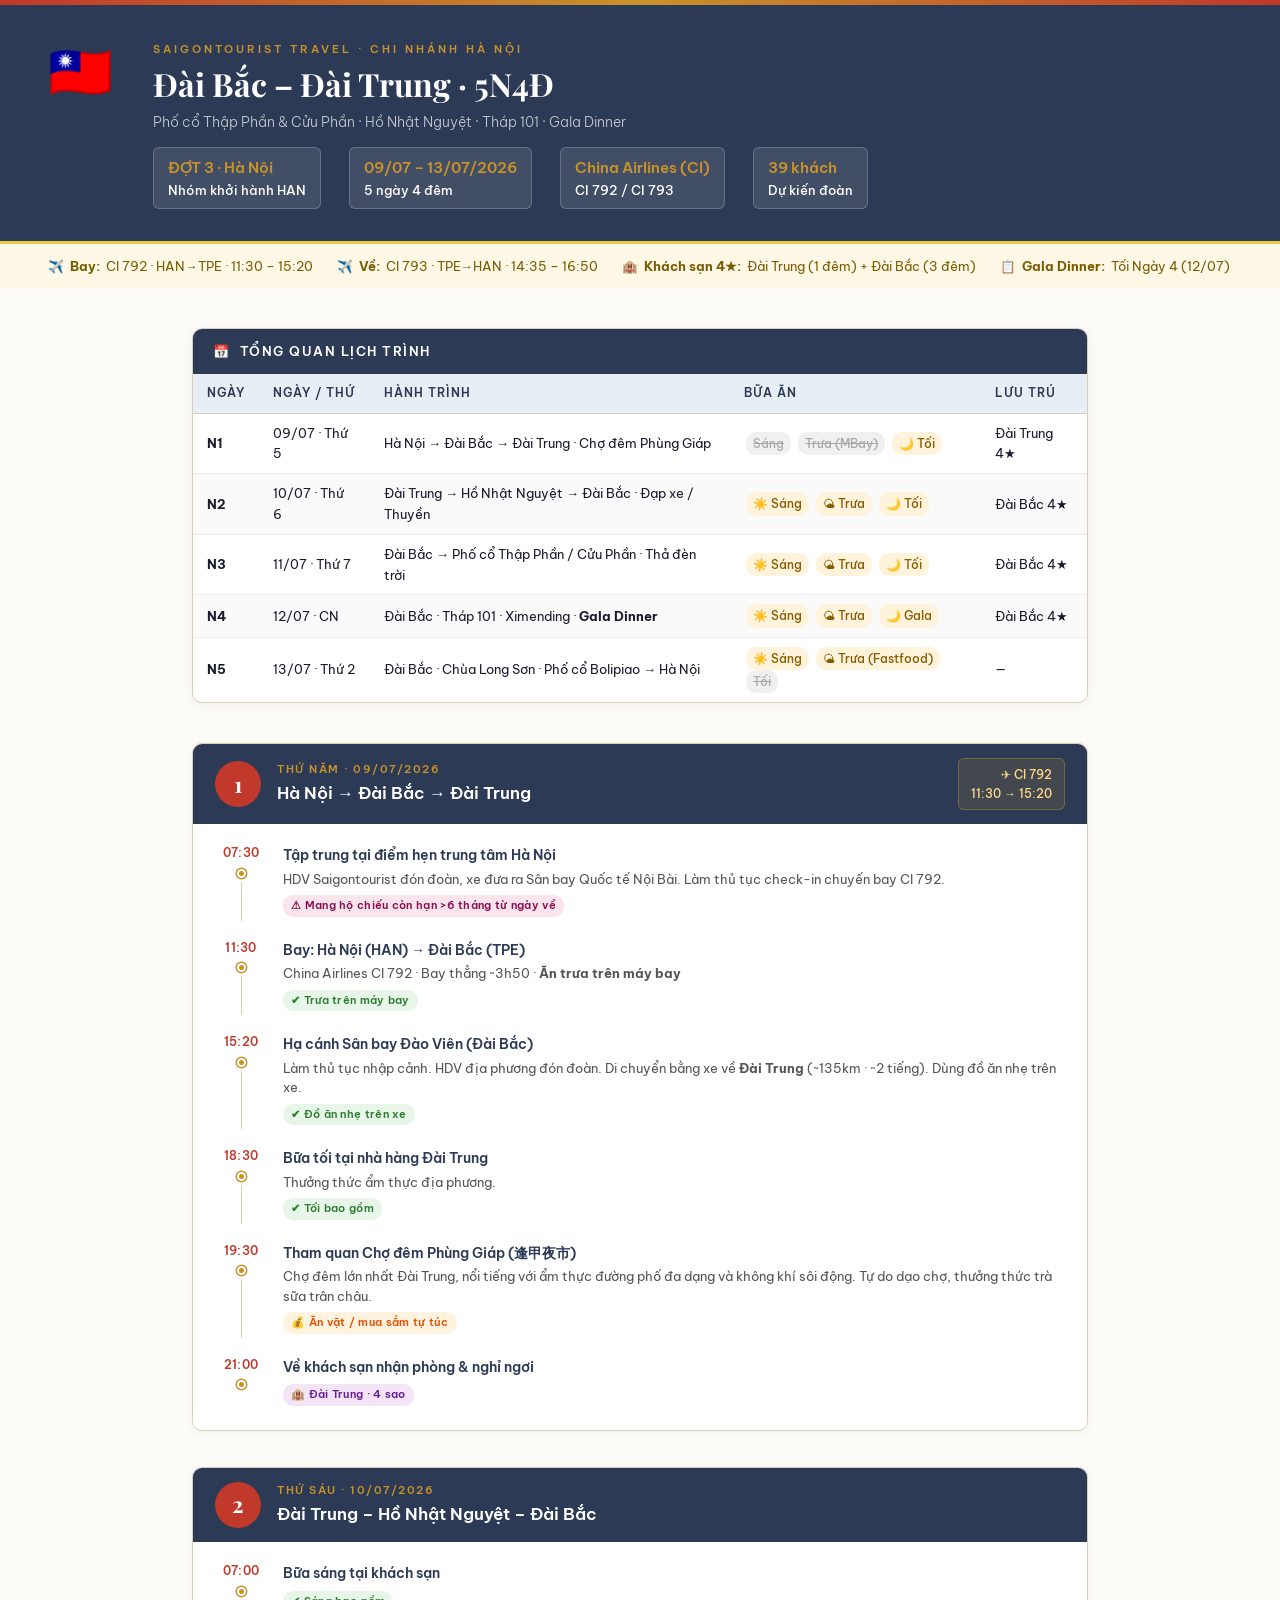
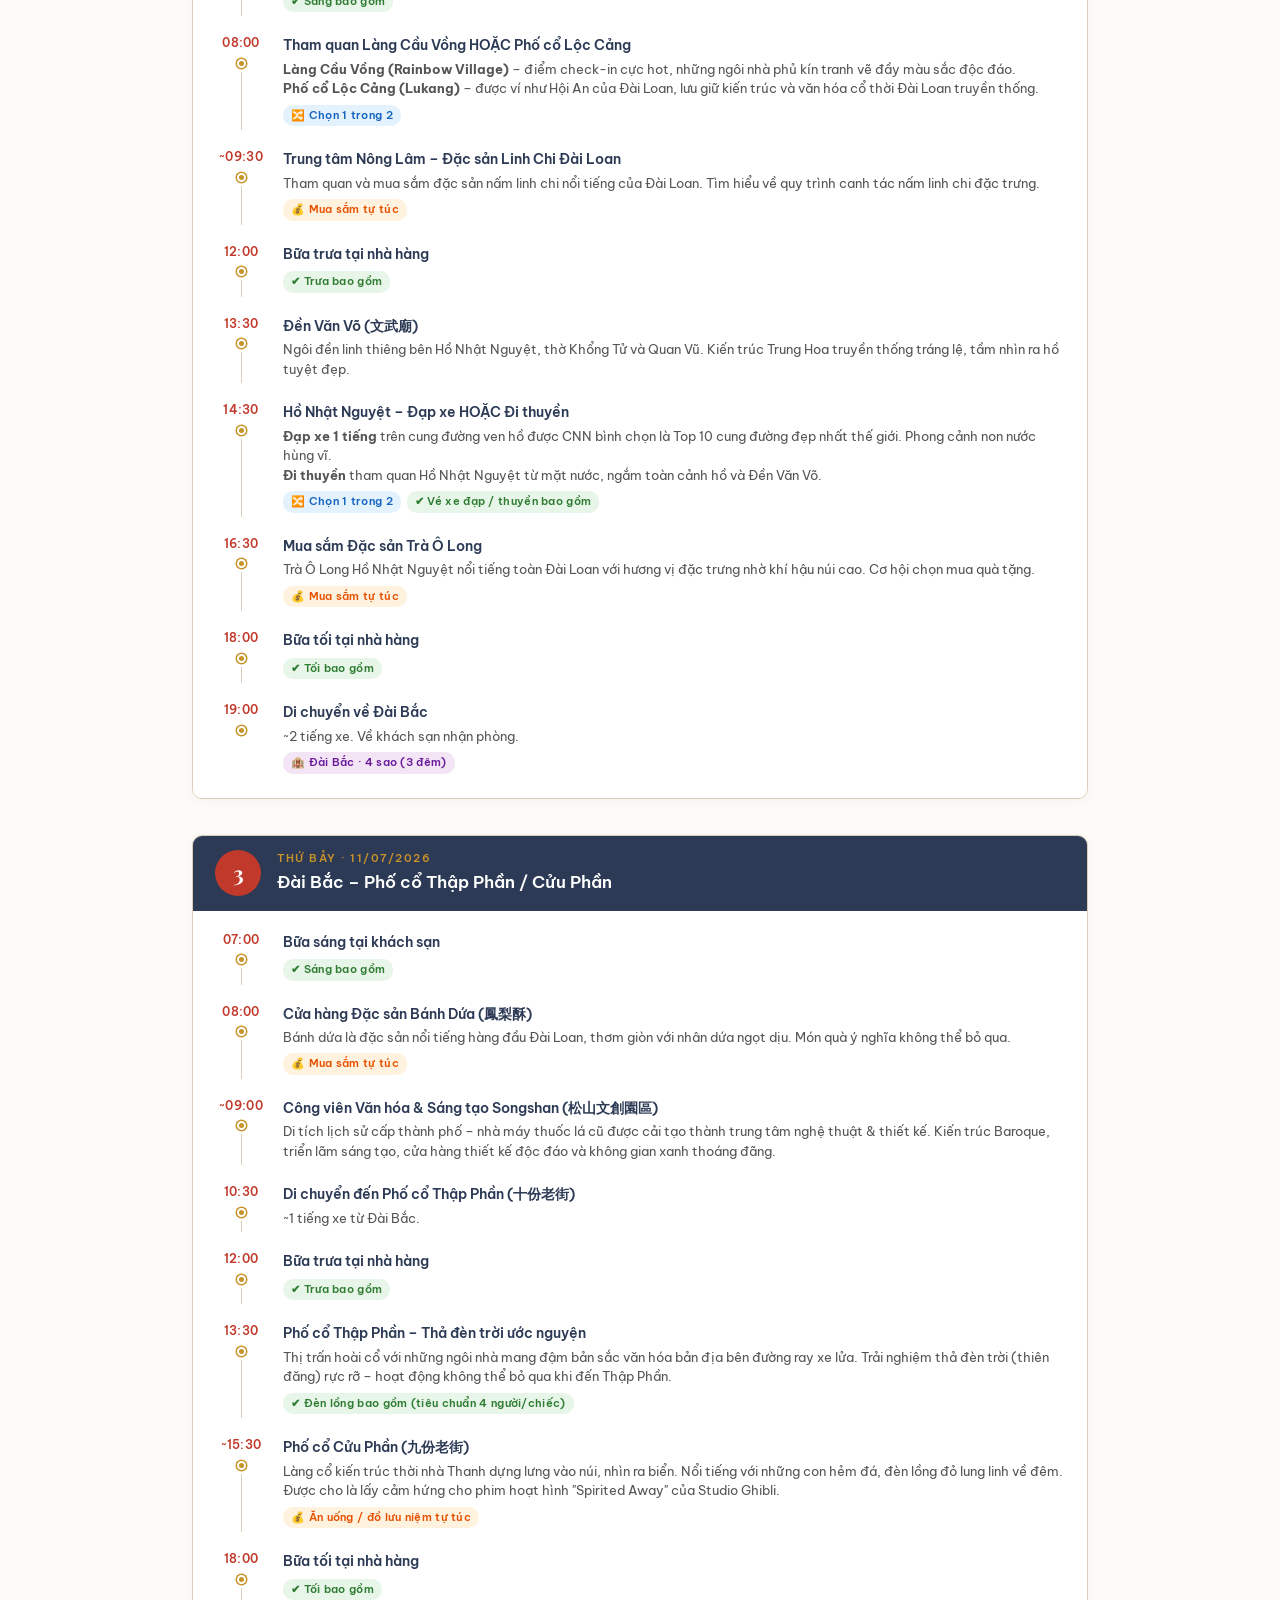
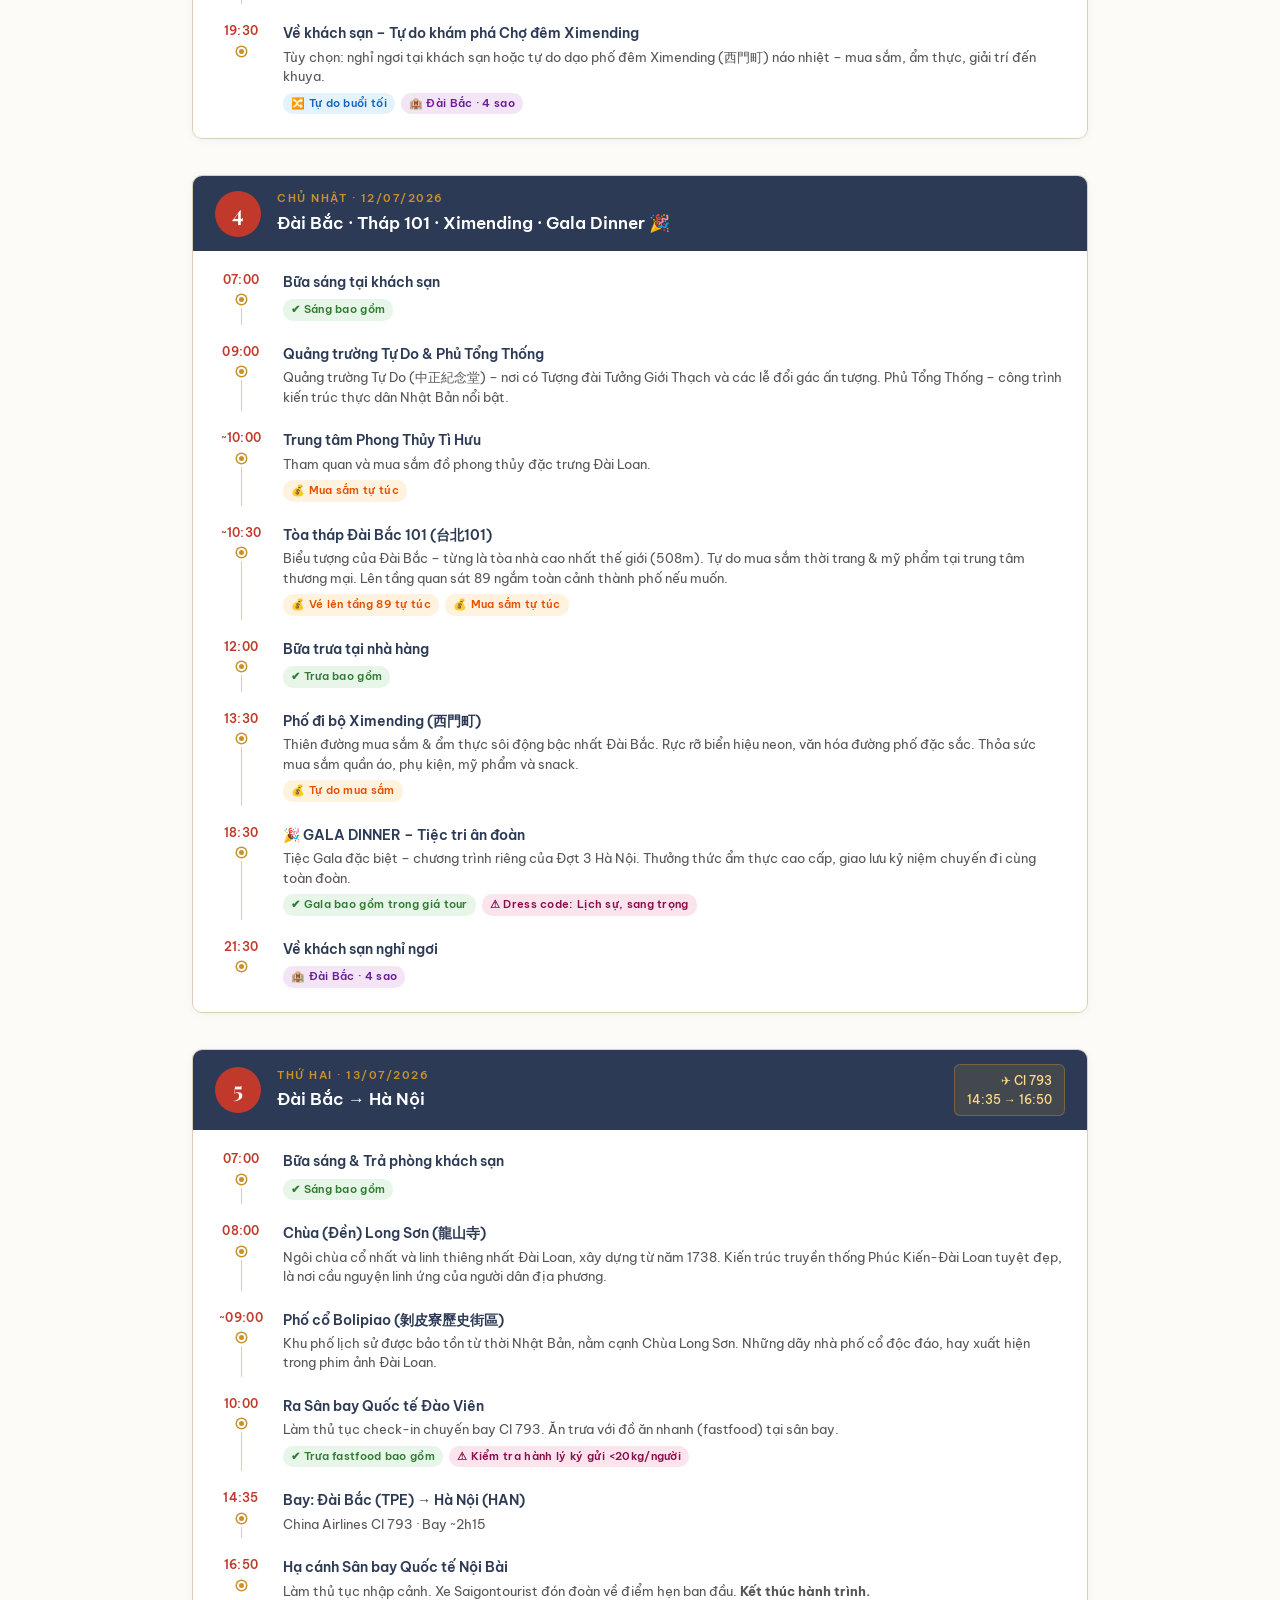
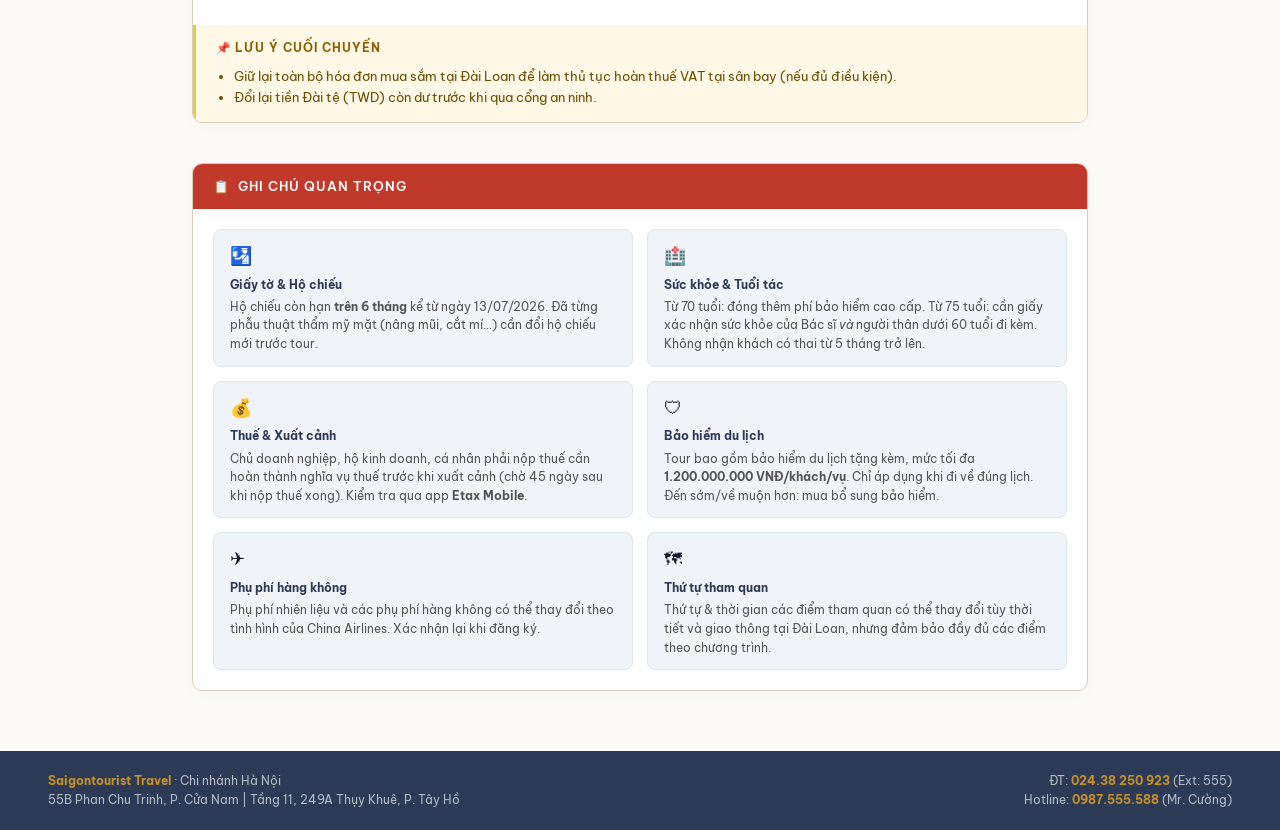
==== lich-trinh-danh-loan.html @ 16ff6344 "Add files via upload" ====
<!DOCTYPE html>
<html lang="vi">
<head>
<meta charset="UTF-8">
<meta name="viewport" content="width=device-width, initial-scale=1.0">
<title>Lịch Trình Đài Loan – Đoàn Hà Nội 09/07–13/07/2026</title>
<style>
  @import url('https://fonts.googleapis.com/css2?family=Playfair+Display:wght@600;700&family=Be+Vietnam+Pro:wght@300;400;500;600&display=swap');

  :root {
    --red:    #C0392B;
    --gold:   #C8922A;
    --ink:    #1A1A2E;
    --slate:  #2C3A55;
    --mist:   #F0F4F8;
    --cream:  #FDFBF7;
    --line:   #D9CEB8;
    --note:   #FFF8E7;
    --note-border: #E8C84A;
    --white:  #FFFFFF;
    --day-bg: #E8EEF6;
  }

  * { box-sizing: border-box; margin: 0; padding: 0; }

  body {
    background: var(--cream);
    color: var(--ink);
    font-family: 'Be Vietnam Pro', sans-serif;
    font-weight: 400;
    line-height: 1.6;
  }

  /* ── HEADER ── */
  .header {
    background: var(--slate);
    color: var(--white);
    padding: 0;
    overflow: hidden;
    position: relative;
  }

  .header-stripe {
    height: 5px;
    background: linear-gradient(90deg, var(--red) 0%, var(--gold) 50%, var(--red) 100%);
  }

  .header-body {
    padding: 36px 48px 32px;
    display: flex;
    align-items: flex-start;
    gap: 40px;
    flex-wrap: wrap;
  }

  .header-icon {
    font-size: 52px;
    line-height: 1;
    flex-shrink: 0;
    margin-top: 4px;
  }

  .header-text { flex: 1; min-width: 240px; }

  .tour-label {
    font-size: 11px;
    font-weight: 600;
    letter-spacing: 3px;
    text-transform: uppercase;
    color: var(--gold);
    margin-bottom: 6px;
  }

  .tour-title {
    font-family: 'Playfair Display', serif;
    font-size: 32px;
    font-weight: 700;
    line-height: 1.2;
    color: var(--white);
    margin-bottom: 8px;
  }

  .tour-subtitle {
    font-size: 14px;
    color: rgba(255,255,255,0.7);
    font-weight: 300;
  }

  .header-meta {
    display: flex;
    gap: 28px;
    flex-wrap: wrap;
    margin-top: 6px;
  }

  .meta-chip {
    background: rgba(255,255,255,0.10);
    border: 1px solid rgba(255,255,255,0.20);
    border-radius: 6px;
    padding: 8px 14px;
    font-size: 12.5px;
    font-weight: 500;
  }

  .meta-chip strong {
    display: block;
    font-size: 15px;
    color: var(--gold);
    font-weight: 600;
  }

  /* ── NOTICE BAR ── */
  .notice-bar {
    background: var(--note);
    border-top: 3px solid var(--note-border);
    padding: 12px 48px;
    font-size: 12.5px;
    color: #7A5C00;
    display: flex;
    gap: 24px;
    flex-wrap: wrap;
    align-items: center;
  }

  .notice-bar span { display: flex; align-items: center; gap: 6px; }

  /* ── MAIN CONTENT ── */
  .content {
    max-width: 960px;
    margin: 0 auto;
    padding: 40px 32px 60px;
  }

  /* ── QUICK OVERVIEW TABLE ── */
  .overview-card {
    background: var(--white);
    border: 1px solid var(--line);
    border-radius: 10px;
    overflow: hidden;
    margin-bottom: 40px;
    box-shadow: 0 2px 12px rgba(0,0,0,0.05);
  }

  .overview-title {
    background: var(--slate);
    color: var(--white);
    font-size: 13px;
    font-weight: 600;
    letter-spacing: 1.5px;
    text-transform: uppercase;
    padding: 12px 20px;
  }

  .overview-table {
    width: 100%;
    border-collapse: collapse;
    font-size: 13px;
  }

  .overview-table th {
    background: var(--day-bg);
    color: var(--slate);
    font-weight: 600;
    font-size: 11.5px;
    letter-spacing: 1px;
    text-transform: uppercase;
    padding: 10px 14px;
    text-align: left;
    border-bottom: 1px solid var(--line);
  }

  .overview-table td {
    padding: 9px 14px;
    border-bottom: 1px solid #EEE;
    vertical-align: middle;
  }

  .overview-table tr:last-child td { border-bottom: none; }
  .overview-table tr:nth-child(even) td { background: #FAFAFA; }

  .meal-dot {
    display: inline-block;
    width: 7px; height: 7px;
    border-radius: 50%;
    margin-right: 3px;
    vertical-align: middle;
  }
  .meal-dot.no { background: #CCC; }
  .meal-dot.yes { background: var(--gold); }

  .meal-badge {
    display: inline-flex;
    align-items: center;
    gap: 4px;
    font-size: 12px;
    padding: 2px 7px;
    border-radius: 10px;
    margin: 0 2px;
    font-weight: 500;
  }
  .meal-badge.on  { background: #FFF3DC; color: #8A5C00; }
  .meal-badge.off { background: #F0F0F0; color: #AAA; text-decoration: line-through; }

  /* ── DAY SECTION ── */
  .day-section {
    margin-bottom: 36px;
    border-radius: 10px;
    overflow: hidden;
    border: 1px solid var(--line);
    box-shadow: 0 2px 10px rgba(0,0,0,0.04);
  }

  .day-header {
    background: var(--slate);
    color: var(--white);
    padding: 14px 22px;
    display: flex;
    align-items: center;
    gap: 16px;
  }

  .day-num {
    background: var(--red);
    color: var(--white);
    font-family: 'Playfair Display', serif;
    font-size: 22px;
    font-weight: 700;
    width: 46px;
    height: 46px;
    border-radius: 50%;
    display: flex;
    align-items: center;
    justify-content: center;
    flex-shrink: 0;
  }

  .day-info { flex: 1; }

  .day-date {
    font-size: 11px;
    color: var(--gold);
    font-weight: 600;
    letter-spacing: 1.5px;
    text-transform: uppercase;
    margin-bottom: 2px;
  }

  .day-name {
    font-size: 17px;
    font-weight: 600;
    color: var(--white);
  }

  .day-flight {
    background: rgba(200,146,42,0.15);
    border: 1px solid rgba(200,146,42,0.40);
    border-radius: 6px;
    padding: 6px 12px;
    font-size: 12px;
    color: #FFD888;
    font-weight: 500;
    text-align: right;
  }

  /* ── TIMELINE ── */
  .timeline {
    background: var(--white);
    padding: 20px 22px;
  }

  .tl-item {
    display: flex;
    gap: 16px;
    margin-bottom: 18px;
    position: relative;
  }

  .tl-item:last-child { margin-bottom: 0; }

  .tl-left {
    display: flex;
    flex-direction: column;
    align-items: center;
    flex-shrink: 0;
    width: 52px;
  }

  .tl-time {
    font-size: 11.5px;
    font-weight: 600;
    color: var(--red);
    white-space: nowrap;
    letter-spacing: 0.3px;
    margin-bottom: 4px;
  }

  .tl-dot {
    width: 9px;
    height: 9px;
    border-radius: 50%;
    background: var(--gold);
    border: 2px solid var(--white);
    box-shadow: 0 0 0 1.5px var(--gold);
    flex-shrink: 0;
    margin-top: 2px;
  }

  .tl-line {
    flex: 1;
    width: 1px;
    background: var(--line);
    margin-top: 4px;
  }

  .tl-item:last-child .tl-line { display: none; }

  .tl-body { flex: 1; padding-bottom: 4px; }

  .tl-title {
    font-size: 14px;
    font-weight: 600;
    color: var(--slate);
    margin-bottom: 3px;
  }

  .tl-desc {
    font-size: 13px;
    color: #555;
    line-height: 1.5;
  }

  .tl-tags {
    display: flex;
    flex-wrap: wrap;
    gap: 6px;
    margin-top: 6px;
  }

  .tag {
    font-size: 11px;
    font-weight: 600;
    padding: 2px 8px;
    border-radius: 10px;
    letter-spacing: 0.3px;
  }
  .tag-choice { background: #E3F2FD; color: #1565C0; }
  .tag-incl  { background: #E8F5E9; color: #2E7D32; }
  .tag-own   { background: #FFF3E0; color: #E65100; }
  .tag-hotel { background: #F3E5F5; color: #6A1B9A; }
  .tag-note  { background: #FCE4EC; color: #880E4F; }

  /* ── NOTES BLOCK ── */
  .notes-block {
    background: var(--note);
    border-left: 3px solid var(--note-border);
    margin: 0;
    padding: 14px 20px;
  }

  .notes-block-title {
    font-size: 11.5px;
    font-weight: 700;
    letter-spacing: 1px;
    text-transform: uppercase;
    color: #8A6000;
    margin-bottom: 8px;
  }

  .notes-block ul {
    padding-left: 18px;
    font-size: 12.5px;
    color: #6B4D00;
    line-height: 1.7;
  }

  /* ── GENERAL NOTES ── */
  .general-notes {
    background: var(--white);
    border: 1px solid var(--line);
    border-radius: 10px;
    overflow: hidden;
    margin-top: 40px;
    box-shadow: 0 2px 10px rgba(0,0,0,0.04);
  }

  .general-notes-title {
    background: var(--red);
    color: var(--white);
    padding: 12px 20px;
    font-size: 13px;
    font-weight: 600;
    letter-spacing: 1px;
    text-transform: uppercase;
  }

  .general-notes-body {
    padding: 20px;
    display: grid;
    grid-template-columns: 1fr 1fr;
    gap: 14px;
  }

  .note-card {
    background: var(--mist);
    border-radius: 8px;
    padding: 12px 16px;
    border: 1px solid #DDE5EF;
  }

  .note-card-icon { font-size: 18px; margin-bottom: 4px; }
  .note-card-title { font-size: 12px; font-weight: 700; color: var(--slate); margin-bottom: 4px; }
  .note-card-body  { font-size: 12px; color: #555; line-height: 1.55; }

  /* ── FOOTER ── */
  .footer {
    background: var(--slate);
    color: rgba(255,255,255,0.65);
    font-size: 12px;
    padding: 20px 48px;
    display: flex;
    justify-content: space-between;
    align-items: center;
    flex-wrap: wrap;
    gap: 8px;
  }

  .footer strong { color: var(--gold); }

  @media (max-width: 640px) {
    .header-body { padding: 24px 20px; }
    .notice-bar  { padding: 10px 20px; }
    .content     { padding: 24px 16px 48px; }
    .general-notes-body { grid-template-columns: 1fr; }
    .footer      { padding: 16px 20px; flex-direction: column; text-align: center; }
  }
</style>
</head>
<body>

<!-- HEADER -->
<div class="header">
  <div class="header-stripe"></div>
  <div class="header-body">
    <div class="header-icon">🇹🇼</div>
    <div class="header-text">
      <div class="tour-label">Saigontourist Travel · Chi nhánh Hà Nội</div>
      <div class="tour-title">Đài Bắc – Đài Trung · 5N4Đ</div>
      <div class="tour-subtitle">Phố cổ Thập Phần &amp; Cửu Phần · Hồ Nhật Nguyệt · Tháp 101 · Gala Dinner</div>
      <div class="header-meta" style="margin-top:14px;">
        <div class="meta-chip"><strong>ĐỢT 3 · Hà Nội</strong>Nhóm khởi hành HAN</div>
        <div class="meta-chip"><strong>09/07 – 13/07/2026</strong>5 ngày 4 đêm</div>
        <div class="meta-chip"><strong>China Airlines (CI)</strong>CI 792 / CI 793</div>
        <div class="meta-chip"><strong>39 khách</strong>Dự kiến đoàn</div>
      </div>
    </div>
  </div>
</div>

<!-- NOTICE BAR -->
<div class="notice-bar">
  <span>✈️ <b>Bay:</b> CI 792 · HAN→TPE · 11:30 – 15:20</span>
  <span>✈️ <b>Về:</b> CI 793 · TPE→HAN · 14:35 – 16:50</span>
  <span>🏨 <b>Khách sạn 4★:</b> Đài Trung (1 đêm) + Đài Bắc (3 đêm)</span>
  <span>📋 <b>Gala Dinner:</b> Tối Ngày 4 (12/07)</span>
</div>

<div class="content">

  <!-- QUICK OVERVIEW -->
  <div class="overview-card">
    <div class="overview-title">📅 &nbsp;TỔNG QUAN LỊCH TRÌNH</div>
    <table class="overview-table">
      <thead>
        <tr>
          <th>Ngày</th>
          <th>Ngày / Thứ</th>
          <th>Hành trình</th>
          <th>Bữa ăn</th>
          <th>Lưu trú</th>
        </tr>
      </thead>
      <tbody>
        <tr>
          <td><b>N1</b></td>
          <td>09/07 · Thứ 5</td>
          <td>Hà Nội → Đài Bắc → Đài Trung · Chợ đêm Phùng Giáp</td>
          <td>
            <span class="meal-badge off">Sáng</span>
            <span class="meal-badge off">Trưa (MBay)</span>
            <span class="meal-badge on">🌙 Tối</span>
          </td>
          <td>Đài Trung 4★</td>
        </tr>
        <tr>
          <td><b>N2</b></td>
          <td>10/07 · Thứ 6</td>
          <td>Đài Trung → Hồ Nhật Nguyệt → Đài Bắc · Đạp xe / Thuyền</td>
          <td>
            <span class="meal-badge on">☀️ Sáng</span>
            <span class="meal-badge on">🌤 Trưa</span>
            <span class="meal-badge on">🌙 Tối</span>
          </td>
          <td>Đài Bắc 4★</td>
        </tr>
        <tr>
          <td><b>N3</b></td>
          <td>11/07 · Thứ 7</td>
          <td>Đài Bắc → Phố cổ Thập Phần / Cửu Phần · Thả đèn trời</td>
          <td>
            <span class="meal-badge on">☀️ Sáng</span>
            <span class="meal-badge on">🌤 Trưa</span>
            <span class="meal-badge on">🌙 Tối</span>
          </td>
          <td>Đài Bắc 4★</td>
        </tr>
        <tr>
          <td><b>N4</b></td>
          <td>12/07 · CN</td>
          <td>Đài Bắc · Tháp 101 · Ximending · <b>Gala Dinner</b></td>
          <td>
            <span class="meal-badge on">☀️ Sáng</span>
            <span class="meal-badge on">🌤 Trưa</span>
            <span class="meal-badge on">🌙 Gala</span>
          </td>
          <td>Đài Bắc 4★</td>
        </tr>
        <tr>
          <td><b>N5</b></td>
          <td>13/07 · Thứ 2</td>
          <td>Đài Bắc · Chùa Long Sơn · Phố cổ Bolipiao → Hà Nội</td>
          <td>
            <span class="meal-badge on">☀️ Sáng</span>
            <span class="meal-badge on">🌤 Trưa (Fastfood)</span>
            <span class="meal-badge off">Tối</span>
          </td>
          <td>—</td>
        </tr>
      </tbody>
    </table>
  </div>

  <!-- ── NGÀY 1 ── -->
  <div class="day-section">
    <div class="day-header">
      <div class="day-num">1</div>
      <div class="day-info">
        <div class="day-date">Thứ Năm · 09/07/2026</div>
        <div class="day-name">Hà Nội → Đài Bắc → Đài Trung</div>
      </div>
      <div class="day-flight">✈ CI 792<br>11:30 → 15:20</div>
    </div>
    <div class="timeline">
      <div class="tl-item">
        <div class="tl-left">
          <div class="tl-time">07:30</div>
          <div class="tl-dot"></div>
          <div class="tl-line"></div>
        </div>
        <div class="tl-body">
          <div class="tl-title">Tập trung tại điểm hẹn trung tâm Hà Nội</div>
          <div class="tl-desc">HDV Saigontourist đón đoàn, xe đưa ra Sân bay Quốc tế Nội Bài. Làm thủ tục check-in chuyến bay CI 792.</div>
          <div class="tl-tags">
            <span class="tag tag-note">⚠ Mang hộ chiếu còn hạn &gt;6 tháng từ ngày về</span>
          </div>
        </div>
      </div>
      <div class="tl-item">
        <div class="tl-left">
          <div class="tl-time">11:30</div>
          <div class="tl-dot"></div>
          <div class="tl-line"></div>
        </div>
        <div class="tl-body">
          <div class="tl-title">Bay: Hà Nội (HAN) → Đài Bắc (TPE)</div>
          <div class="tl-desc">China Airlines CI 792 · Bay thẳng ~3h50 · <b>Ăn trưa trên máy bay</b></div>
          <div class="tl-tags">
            <span class="tag tag-incl">✔ Trưa trên máy bay</span>
          </div>
        </div>
      </div>
      <div class="tl-item">
        <div class="tl-left">
          <div class="tl-time">15:20</div>
          <div class="tl-dot"></div>
          <div class="tl-line"></div>
        </div>
        <div class="tl-body">
          <div class="tl-title">Hạ cánh Sân bay Đào Viên (Đài Bắc)</div>
          <div class="tl-desc">Làm thủ tục nhập cảnh. HDV địa phương đón đoàn. Di chuyển bằng xe về <b>Đài Trung</b> (~135km · ~2 tiếng). Dùng đồ ăn nhẹ trên xe.</div>
          <div class="tl-tags">
            <span class="tag tag-incl">✔ Đồ ăn nhẹ trên xe</span>
          </div>
        </div>
      </div>
      <div class="tl-item">
        <div class="tl-left">
          <div class="tl-time">18:30</div>
          <div class="tl-dot"></div>
          <div class="tl-line"></div>
        </div>
        <div class="tl-body">
          <div class="tl-title">Bữa tối tại nhà hàng Đài Trung</div>
          <div class="tl-desc">Thưởng thức ẩm thực địa phương.</div>
          <div class="tl-tags"><span class="tag tag-incl">✔ Tối bao gồm</span></div>
        </div>
      </div>
      <div class="tl-item">
        <div class="tl-left">
          <div class="tl-time">19:30</div>
          <div class="tl-dot"></div>
          <div class="tl-line"></div>
        </div>
        <div class="tl-body">
          <div class="tl-title">Tham quan Chợ đêm Phùng Giáp (逢甲夜市)</div>
          <div class="tl-desc">Chợ đêm lớn nhất Đài Trung, nổi tiếng với ẩm thực đường phố đa dạng và không khí sôi động. Tự do dạo chợ, thưởng thức trà sữa trân châu.</div>
          <div class="tl-tags">
            <span class="tag tag-own">💰 Ăn vặt / mua sắm tự túc</span>
          </div>
        </div>
      </div>
      <div class="tl-item">
        <div class="tl-left">
          <div class="tl-time">21:00</div>
          <div class="tl-dot"></div>
          <div class="tl-line"></div>
        </div>
        <div class="tl-body">
          <div class="tl-title">Về khách sạn nhận phòng &amp; nghỉ ngơi</div>
          <div class="tl-tags"><span class="tag tag-hotel">🏨 Đài Trung · 4 sao</span></div>
        </div>
      </div>
    </div>
  </div>

  <!-- ── NGÀY 2 ── -->
  <div class="day-section">
    <div class="day-header">
      <div class="day-num">2</div>
      <div class="day-info">
        <div class="day-date">Thứ Sáu · 10/07/2026</div>
        <div class="day-name">Đài Trung – Hồ Nhật Nguyệt – Đài Bắc</div>
      </div>
    </div>
    <div class="timeline">
      <div class="tl-item">
        <div class="tl-left">
          <div class="tl-time">07:00</div>
          <div class="tl-dot"></div>
          <div class="tl-line"></div>
        </div>
        <div class="tl-body">
          <div class="tl-title">Bữa sáng tại khách sạn</div>
          <div class="tl-tags"><span class="tag tag-incl">✔ Sáng bao gồm</span></div>
        </div>
      </div>
      <div class="tl-item">
        <div class="tl-left">
          <div class="tl-time">08:00</div>
          <div class="tl-dot"></div>
          <div class="tl-line"></div>
        </div>
        <div class="tl-body">
          <div class="tl-title">Tham quan Làng Cầu Vồng HOẶC Phố cổ Lộc Cảng</div>
          <div class="tl-desc"><b>Làng Cầu Vồng (Rainbow Village)</b> – điểm check-in cực hot, những ngôi nhà phủ kín tranh vẽ đầy màu sắc độc đáo. <br><b>Phố cổ Lộc Cảng (Lukang)</b> – được ví như Hội An của Đài Loan, lưu giữ kiến trúc và văn hóa cổ thời Đài Loan truyền thống.</div>
          <div class="tl-tags">
            <span class="tag tag-choice">🔀 Chọn 1 trong 2</span>
          </div>
        </div>
      </div>
      <div class="tl-item">
        <div class="tl-left">
          <div class="tl-time">~09:30</div>
          <div class="tl-dot"></div>
          <div class="tl-line"></div>
        </div>
        <div class="tl-body">
          <div class="tl-title">Trung tâm Nông Lâm – Đặc sản Linh Chi Đài Loan</div>
          <div class="tl-desc">Tham quan và mua sắm đặc sản nấm linh chi nổi tiếng của Đài Loan. Tìm hiểu về quy trình canh tác nấm linh chi đặc trưng.</div>
          <div class="tl-tags">
            <span class="tag tag-own">💰 Mua sắm tự túc</span>
          </div>
        </div>
      </div>
      <div class="tl-item">
        <div class="tl-left">
          <div class="tl-time">12:00</div>
          <div class="tl-dot"></div>
          <div class="tl-line"></div>
        </div>
        <div class="tl-body">
          <div class="tl-title">Bữa trưa tại nhà hàng</div>
          <div class="tl-tags"><span class="tag tag-incl">✔ Trưa bao gồm</span></div>
        </div>
      </div>
      <div class="tl-item">
        <div class="tl-left">
          <div class="tl-time">13:30</div>
          <div class="tl-dot"></div>
          <div class="tl-line"></div>
        </div>
        <div class="tl-body">
          <div class="tl-title">Đền Văn Võ (文武廟)</div>
          <div class="tl-desc">Ngôi đền linh thiêng bên Hồ Nhật Nguyệt, thờ Khổng Tử và Quan Vũ. Kiến trúc Trung Hoa truyền thống tráng lệ, tầm nhìn ra hồ tuyệt đẹp.</div>
        </div>
      </div>
      <div class="tl-item">
        <div class="tl-left">
          <div class="tl-time">14:30</div>
          <div class="tl-dot"></div>
          <div class="tl-line"></div>
        </div>
        <div class="tl-body">
          <div class="tl-title">Hồ Nhật Nguyệt – Đạp xe HOẶC Đi thuyền</div>
          <div class="tl-desc">
            <b>Đạp xe 1 tiếng</b> trên cung đường ven hồ được CNN bình chọn là Top 10 cung đường đẹp nhất thế giới. Phong cảnh non nước hùng vĩ.<br>
            <b>Đi thuyền</b> tham quan Hồ Nhật Nguyệt từ mặt nước, ngắm toàn cảnh hồ và Đền Văn Võ.
          </div>
          <div class="tl-tags">
            <span class="tag tag-choice">🔀 Chọn 1 trong 2</span>
            <span class="tag tag-incl">✔ Vé xe đạp / thuyền bao gồm</span>
          </div>
        </div>
      </div>
      <div class="tl-item">
        <div class="tl-left">
          <div class="tl-time">16:30</div>
          <div class="tl-dot"></div>
          <div class="tl-line"></div>
        </div>
        <div class="tl-body">
          <div class="tl-title">Mua sắm Đặc sản Trà Ô Long</div>
          <div class="tl-desc">Trà Ô Long Hồ Nhật Nguyệt nổi tiếng toàn Đài Loan với hương vị đặc trưng nhờ khí hậu núi cao. Cơ hội chọn mua quà tặng.</div>
          <div class="tl-tags"><span class="tag tag-own">💰 Mua sắm tự túc</span></div>
        </div>
      </div>
      <div class="tl-item">
        <div class="tl-left">
          <div class="tl-time">18:00</div>
          <div class="tl-dot"></div>
          <div class="tl-line"></div>
        </div>
        <div class="tl-body">
          <div class="tl-title">Bữa tối tại nhà hàng</div>
          <div class="tl-tags"><span class="tag tag-incl">✔ Tối bao gồm</span></div>
        </div>
      </div>
      <div class="tl-item">
        <div class="tl-left">
          <div class="tl-time">19:00</div>
          <div class="tl-dot"></div>
          <div class="tl-line"></div>
        </div>
        <div class="tl-body">
          <div class="tl-title">Di chuyển về Đài Bắc</div>
          <div class="tl-desc">~2 tiếng xe. Về khách sạn nhận phòng.</div>
          <div class="tl-tags"><span class="tag tag-hotel">🏨 Đài Bắc · 4 sao (3 đêm)</span></div>
        </div>
      </div>
    </div>
  </div>

  <!-- ── NGÀY 3 ── -->
  <div class="day-section">
    <div class="day-header">
      <div class="day-num">3</div>
      <div class="day-info">
        <div class="day-date">Thứ Bảy · 11/07/2026</div>
        <div class="day-name">Đài Bắc – Phố cổ Thập Phần / Cửu Phần</div>
      </div>
    </div>
    <div class="timeline">
      <div class="tl-item">
        <div class="tl-left">
          <div class="tl-time">07:00</div>
          <div class="tl-dot"></div>
          <div class="tl-line"></div>
        </div>
        <div class="tl-body">
          <div class="tl-title">Bữa sáng tại khách sạn</div>
          <div class="tl-tags"><span class="tag tag-incl">✔ Sáng bao gồm</span></div>
        </div>
      </div>
      <div class="tl-item">
        <div class="tl-left">
          <div class="tl-time">08:00</div>
          <div class="tl-dot"></div>
          <div class="tl-line"></div>
        </div>
        <div class="tl-body">
          <div class="tl-title">Cửa hàng Đặc sản Bánh Dứa (鳳梨酥)</div>
          <div class="tl-desc">Bánh dứa là đặc sản nổi tiếng hàng đầu Đài Loan, thơm giòn với nhân dứa ngọt dịu. Món quà ý nghĩa không thể bỏ qua.</div>
          <div class="tl-tags"><span class="tag tag-own">💰 Mua sắm tự túc</span></div>
        </div>
      </div>
      <div class="tl-item">
        <div class="tl-left">
          <div class="tl-time">~09:00</div>
          <div class="tl-dot"></div>
          <div class="tl-line"></div>
        </div>
        <div class="tl-body">
          <div class="tl-title">Công viên Văn hóa &amp; Sáng tạo Songshan (松山文創園區)</div>
          <div class="tl-desc">Di tích lịch sử cấp thành phố – nhà máy thuốc lá cũ được cải tạo thành trung tâm nghệ thuật &amp; thiết kế. Kiến trúc Baroque, triển lãm sáng tạo, cửa hàng thiết kế độc đáo và không gian xanh thoáng đãng.</div>
        </div>
      </div>
      <div class="tl-item">
        <div class="tl-left">
          <div class="tl-time">10:30</div>
          <div class="tl-dot"></div>
          <div class="tl-line"></div>
        </div>
        <div class="tl-body">
          <div class="tl-title">Di chuyển đến Phố cổ Thập Phần (十份老街)</div>
          <div class="tl-desc">~1 tiếng xe từ Đài Bắc.</div>
        </div>
      </div>
      <div class="tl-item">
        <div class="tl-left">
          <div class="tl-time">12:00</div>
          <div class="tl-dot"></div>
          <div class="tl-line"></div>
        </div>
        <div class="tl-body">
          <div class="tl-title">Bữa trưa tại nhà hàng</div>
          <div class="tl-tags"><span class="tag tag-incl">✔ Trưa bao gồm</span></div>
        </div>
      </div>
      <div class="tl-item">
        <div class="tl-left">
          <div class="tl-time">13:30</div>
          <div class="tl-dot"></div>
          <div class="tl-line"></div>
        </div>
        <div class="tl-body">
          <div class="tl-title">Phố cổ Thập Phần – Thả đèn trời ước nguyện</div>
          <div class="tl-desc">Thị trấn hoài cổ với những ngôi nhà mang đậm bản sắc văn hóa bản địa bên đường ray xe lửa. Trải nghiệm thả đèn trời (thiên đăng) rực rỡ – hoạt động không thể bỏ qua khi đến Thập Phần.</div>
          <div class="tl-tags">
            <span class="tag tag-incl">✔ Đèn lồng bao gồm (tiêu chuẩn 4 người/chiếc)</span>
          </div>
        </div>
      </div>
      <div class="tl-item">
        <div class="tl-left">
          <div class="tl-time">~15:30</div>
          <div class="tl-dot"></div>
          <div class="tl-line"></div>
        </div>
        <div class="tl-body">
          <div class="tl-title">Phố cổ Cửu Phần (九份老街)</div>
          <div class="tl-desc">Làng cổ kiến trúc thời nhà Thanh dựng lưng vào núi, nhìn ra biển. Nổi tiếng với những con hẻm đá, đèn lồng đỏ lung linh về đêm. Được cho là lấy cảm hứng cho phim hoạt hình "Spirited Away" của Studio Ghibli.</div>
          <div class="tl-tags">
            <span class="tag tag-own">💰 Ăn uống / đồ lưu niệm tự túc</span>
          </div>
        </div>
      </div>
      <div class="tl-item">
        <div class="tl-left">
          <div class="tl-time">18:00</div>
          <div class="tl-dot"></div>
          <div class="tl-line"></div>
        </div>
        <div class="tl-body">
          <div class="tl-title">Bữa tối tại nhà hàng</div>
          <div class="tl-tags"><span class="tag tag-incl">✔ Tối bao gồm</span></div>
        </div>
      </div>
      <div class="tl-item">
        <div class="tl-left">
          <div class="tl-time">19:30</div>
          <div class="tl-dot"></div>
          <div class="tl-line"></div>
        </div>
        <div class="tl-body">
          <div class="tl-title">Về khách sạn – Tự do khám phá Chợ đêm Ximending</div>
          <div class="tl-desc">Tùy chọn: nghỉ ngơi tại khách sạn hoặc tự do dạo phố đêm Ximending (西門町) náo nhiệt – mua sắm, ẩm thực, giải trí đến khuya.</div>
          <div class="tl-tags">
            <span class="tag tag-choice">🔀 Tự do buổi tối</span>
            <span class="tag tag-hotel">🏨 Đài Bắc · 4 sao</span>
          </div>
        </div>
      </div>
    </div>
  </div>

  <!-- ── NGÀY 4 ── -->
  <div class="day-section">
    <div class="day-header">
      <div class="day-num">4</div>
      <div class="day-info">
        <div class="day-date">Chủ Nhật · 12/07/2026</div>
        <div class="day-name">Đài Bắc · Tháp 101 · Ximending · Gala Dinner 🎉</div>
      </div>
    </div>
    <div class="timeline">
      <div class="tl-item">
        <div class="tl-left">
          <div class="tl-time">07:00</div>
          <div class="tl-dot"></div>
          <div class="tl-line"></div>
        </div>
        <div class="tl-body">
          <div class="tl-title">Bữa sáng tại khách sạn</div>
          <div class="tl-tags"><span class="tag tag-incl">✔ Sáng bao gồm</span></div>
        </div>
      </div>
      <div class="tl-item">
        <div class="tl-left">
          <div class="tl-time">09:00</div>
          <div class="tl-dot"></div>
          <div class="tl-line"></div>
        </div>
        <div class="tl-body">
          <div class="tl-title">Quảng trường Tự Do &amp; Phủ Tổng Thống</div>
          <div class="tl-desc">Quảng trường Tự Do (中正紀念堂) – nơi có Tượng đài Tưởng Giới Thạch và các lễ đổi gác ấn tượng. Phủ Tổng Thống – công trình kiến trúc thực dân Nhật Bản nổi bật.</div>
        </div>
      </div>
      <div class="tl-item">
        <div class="tl-left">
          <div class="tl-time">~10:00</div>
          <div class="tl-dot"></div>
          <div class="tl-line"></div>
        </div>
        <div class="tl-body">
          <div class="tl-title">Trung tâm Phong Thủy Tì Hưu</div>
          <div class="tl-desc">Tham quan và mua sắm đồ phong thủy đặc trưng Đài Loan.</div>
          <div class="tl-tags"><span class="tag tag-own">💰 Mua sắm tự túc</span></div>
        </div>
      </div>
      <div class="tl-item">
        <div class="tl-left">
          <div class="tl-time">~10:30</div>
          <div class="tl-dot"></div>
          <div class="tl-line"></div>
        </div>
        <div class="tl-body">
          <div class="tl-title">Tòa tháp Đài Bắc 101 (台北101)</div>
          <div class="tl-desc">Biểu tượng của Đài Bắc – từng là tòa nhà cao nhất thế giới (508m). Tự do mua sắm thời trang &amp; mỹ phẩm tại trung tâm thương mại. Lên tầng quan sát 89 ngắm toàn cảnh thành phố nếu muốn.</div>
          <div class="tl-tags">
            <span class="tag tag-own">💰 Vé lên tầng 89 tự túc</span>
            <span class="tag tag-own">💰 Mua sắm tự túc</span>
          </div>
        </div>
      </div>
      <div class="tl-item">
        <div class="tl-left">
          <div class="tl-time">12:00</div>
          <div class="tl-dot"></div>
          <div class="tl-line"></div>
        </div>
        <div class="tl-body">
          <div class="tl-title">Bữa trưa tại nhà hàng</div>
          <div class="tl-tags"><span class="tag tag-incl">✔ Trưa bao gồm</span></div>
        </div>
      </div>
      <div class="tl-item">
        <div class="tl-left">
          <div class="tl-time">13:30</div>
          <div class="tl-dot"></div>
          <div class="tl-line"></div>
        </div>
        <div class="tl-body">
          <div class="tl-title">Phố đi bộ Ximending (西門町)</div>
          <div class="tl-desc">Thiên đường mua sắm &amp; ẩm thực sôi động bậc nhất Đài Bắc. Rực rỡ biển hiệu neon, văn hóa đường phố đặc sắc. Thỏa sức mua sắm quần áo, phụ kiện, mỹ phẩm và snack.</div>
          <div class="tl-tags"><span class="tag tag-own">💰 Tự do mua sắm</span></div>
        </div>
      </div>
      <div class="tl-item">
        <div class="tl-left">
          <div class="tl-time">18:30</div>
          <div class="tl-dot"></div>
          <div class="tl-line"></div>
        </div>
        <div class="tl-body">
          <div class="tl-title">🎉 GALA DINNER – Tiệc tri ân đoàn</div>
          <div class="tl-desc">Tiệc Gala đặc biệt – chương trình riêng của Đợt 3 Hà Nội. Thưởng thức ẩm thực cao cấp, giao lưu kỷ niệm chuyến đi cùng toàn đoàn.</div>
          <div class="tl-tags">
            <span class="tag tag-incl">✔ Gala bao gồm trong giá tour</span>
            <span class="tag tag-note">⚠ Dress code: Lịch sự, sang trọng</span>
          </div>
        </div>
      </div>
      <div class="tl-item">
        <div class="tl-left">
          <div class="tl-time">21:30</div>
          <div class="tl-dot"></div>
          <div class="tl-line"></div>
        </div>
        <div class="tl-body">
          <div class="tl-title">Về khách sạn nghỉ ngơi</div>
          <div class="tl-tags"><span class="tag tag-hotel">🏨 Đài Bắc · 4 sao</span></div>
        </div>
      </div>
    </div>
  </div>

  <!-- ── NGÀY 5 ── -->
  <div class="day-section">
    <div class="day-header">
      <div class="day-num">5</div>
      <div class="day-info">
        <div class="day-date">Thứ Hai · 13/07/2026</div>
        <div class="day-name">Đài Bắc → Hà Nội</div>
      </div>
      <div class="day-flight">✈ CI 793<br>14:35 → 16:50</div>
    </div>
    <div class="timeline">
      <div class="tl-item">
        <div class="tl-left">
          <div class="tl-time">07:00</div>
          <div class="tl-dot"></div>
          <div class="tl-line"></div>
        </div>
        <div class="tl-body">
          <div class="tl-title">Bữa sáng &amp; Trả phòng khách sạn</div>
          <div class="tl-tags"><span class="tag tag-incl">✔ Sáng bao gồm</span></div>
        </div>
      </div>
      <div class="tl-item">
        <div class="tl-left">
          <div class="tl-time">08:00</div>
          <div class="tl-dot"></div>
          <div class="tl-line"></div>
        </div>
        <div class="tl-body">
          <div class="tl-title">Chùa (Đền) Long Sơn (龍山寺)</div>
          <div class="tl-desc">Ngôi chùa cổ nhất và linh thiêng nhất Đài Loan, xây dựng từ năm 1738. Kiến trúc truyền thống Phúc Kiến-Đài Loan tuyệt đẹp, là nơi cầu nguyện linh ứng của người dân địa phương.</div>
        </div>
      </div>
      <div class="tl-item">
        <div class="tl-left">
          <div class="tl-time">~09:00</div>
          <div class="tl-dot"></div>
          <div class="tl-line"></div>
        </div>
        <div class="tl-body">
          <div class="tl-title">Phố cổ Bolipiao (剝皮寮歷史街區)</div>
          <div class="tl-desc">Khu phố lịch sử được bảo tồn từ thời Nhật Bản, nằm cạnh Chùa Long Sơn. Những dãy nhà phố cổ độc đáo, hay xuất hiện trong phim ảnh Đài Loan.</div>
        </div>
      </div>
      <div class="tl-item">
        <div class="tl-left">
          <div class="tl-time">10:00</div>
          <div class="tl-dot"></div>
          <div class="tl-line"></div>
        </div>
        <div class="tl-body">
          <div class="tl-title">Ra Sân bay Quốc tế Đào Viên</div>
          <div class="tl-desc">Làm thủ tục check-in chuyến bay CI 793. Ăn trưa với đồ ăn nhanh (fastfood) tại sân bay.</div>
          <div class="tl-tags">
            <span class="tag tag-incl">✔ Trưa fastfood bao gồm</span>
            <span class="tag tag-note">⚠ Kiểm tra hành lý ký gửi &lt;20kg/người</span>
          </div>
        </div>
      </div>
      <div class="tl-item">
        <div class="tl-left">
          <div class="tl-time">14:35</div>
          <div class="tl-dot"></div>
          <div class="tl-line"></div>
        </div>
        <div class="tl-body">
          <div class="tl-title">Bay: Đài Bắc (TPE) → Hà Nội (HAN)</div>
          <div class="tl-desc">China Airlines CI 793 · Bay ~2h15</div>
        </div>
      </div>
      <div class="tl-item">
        <div class="tl-left">
          <div class="tl-time">16:50</div>
          <div class="tl-dot"></div>
          <div class="tl-line"></div>
        </div>
        <div class="tl-body">
          <div class="tl-title">Hạ cánh Sân bay Quốc tế Nội Bài</div>
          <div class="tl-desc">Làm thủ tục nhập cảnh. Xe Saigontourist đón đoàn về điểm hẹn ban đầu. <b>Kết thúc hành trình.</b></div>
        </div>
      </div>
    </div>
    <div class="notes-block">
      <div class="notes-block-title">📌 Lưu ý cuối chuyến</div>
      <ul>
        <li>Giữ lại toàn bộ hóa đơn mua sắm tại Đài Loan để làm thủ tục hoàn thuế VAT tại sân bay (nếu đủ điều kiện).</li>
        <li>Đổi lại tiền Đài tệ (TWD) còn dư trước khi qua cổng an ninh.</li>
      </ul>
    </div>
  </div>

  <!-- ── GENERAL NOTES ── -->
  <div class="general-notes">
    <div class="general-notes-title">📋 &nbsp;GHI CHÚ QUAN TRỌNG</div>
    <div class="general-notes-body">
      <div class="note-card">
        <div class="note-card-icon">🛂</div>
        <div class="note-card-title">Giấy tờ &amp; Hộ chiếu</div>
        <div class="note-card-body">Hộ chiếu còn hạn <b>trên 6 tháng</b> kể từ ngày 13/07/2026. Đã từng phẫu thuật thẩm mỹ mặt (nâng mũi, cắt mí…) cần đổi hộ chiếu mới trước tour.</div>
      </div>
      <div class="note-card">
        <div class="note-card-icon">🏥</div>
        <div class="note-card-title">Sức khỏe &amp; Tuổi tác</div>
        <div class="note-card-body">Từ 70 tuổi: đóng thêm phí bảo hiểm cao cấp. Từ 75 tuổi: cần giấy xác nhận sức khỏe của Bác sĩ <em>và</em> người thân dưới 60 tuổi đi kèm. Không nhận khách có thai từ 5 tháng trở lên.</div>
      </div>
      <div class="note-card">
        <div class="note-card-icon">💰</div>
        <div class="note-card-title">Thuế &amp; Xuất cảnh</div>
        <div class="note-card-body">Chủ doanh nghiệp, hộ kinh doanh, cá nhân phải nộp thuế cần hoàn thành nghĩa vụ thuế trước khi xuất cảnh (chờ 45 ngày sau khi nộp thuế xong). Kiểm tra qua app <b>Etax Mobile</b>.</div>
      </div>
      <div class="note-card">
        <div class="note-card-icon">🛡</div>
        <div class="note-card-title">Bảo hiểm du lịch</div>
        <div class="note-card-body">Tour bao gồm bảo hiểm du lịch tặng kèm, mức tối đa <b>1.200.000.000 VNĐ/khách/vụ</b>. Chỉ áp dụng khi đi về đúng lịch. Đến sớm/về muộn hơn: mua bổ sung bảo hiểm.</div>
      </div>
      <div class="note-card">
        <div class="note-card-icon">✈</div>
        <div class="note-card-title">Phụ phí hàng không</div>
        <div class="note-card-body">Phụ phí nhiên liệu và các phụ phí hàng không có thể thay đổi theo tình hình của China Airlines. Xác nhận lại khi đăng ký.</div>
      </div>
      <div class="note-card">
        <div class="note-card-icon">🗺</div>
        <div class="note-card-title">Thứ tự tham quan</div>
        <div class="note-card-body">Thứ tự &amp; thời gian các điểm tham quan có thể thay đổi tùy thời tiết và giao thông tại Đài Loan, nhưng đảm bảo đầy đủ các điểm theo chương trình.</div>
      </div>
    </div>
  </div>

</div>

<!-- FOOTER -->
<div class="footer">
  <div>
    <strong>Saigontourist Travel</strong> · Chi nhánh Hà Nội<br>
    55B Phan Chu Trinh, P. Cửa Nam | Tầng 11, 249A Thụy Khuê, P. Tây Hồ
  </div>
  <div style="text-align:right;">
    ĐT: <strong>024.38 250 923</strong> (Ext: 555)<br>
    Hotline: <strong>0987.555.588</strong> (Mr. Cường)
  </div>
</div>

</body>
</html>
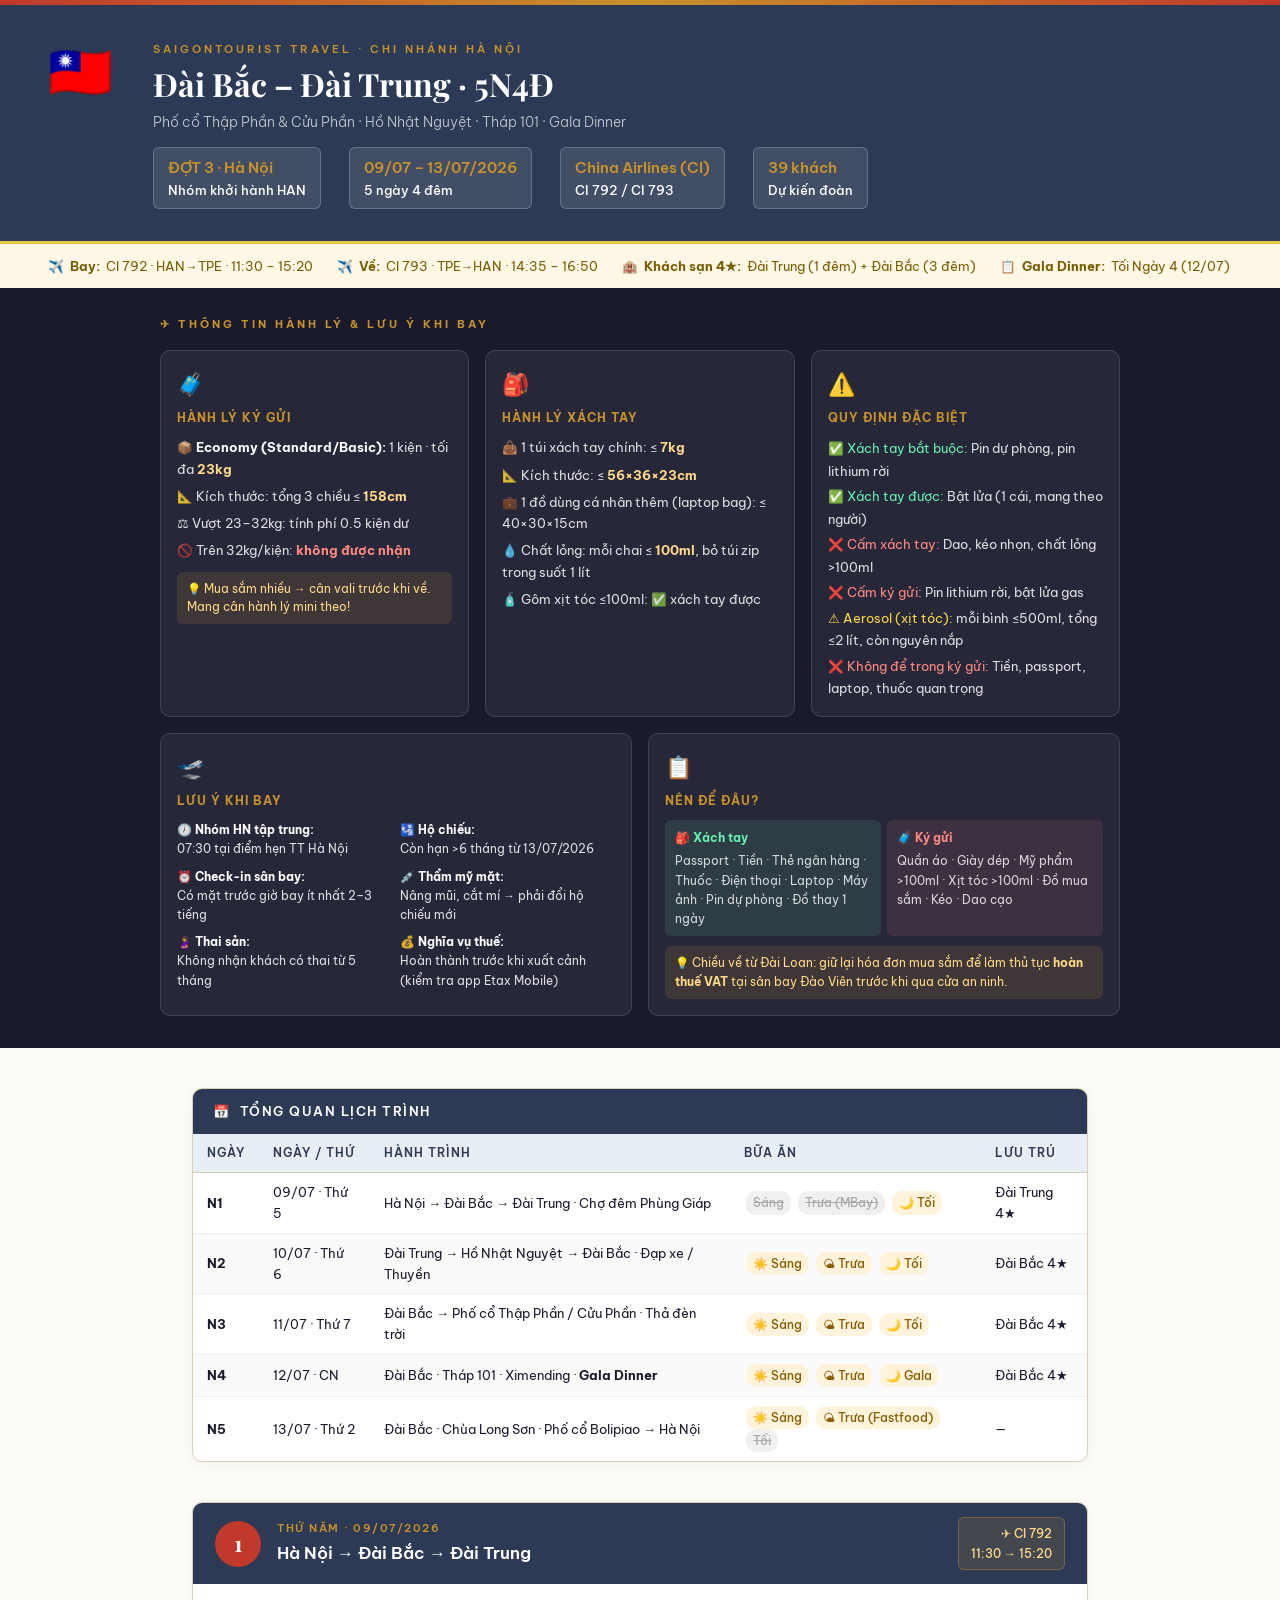
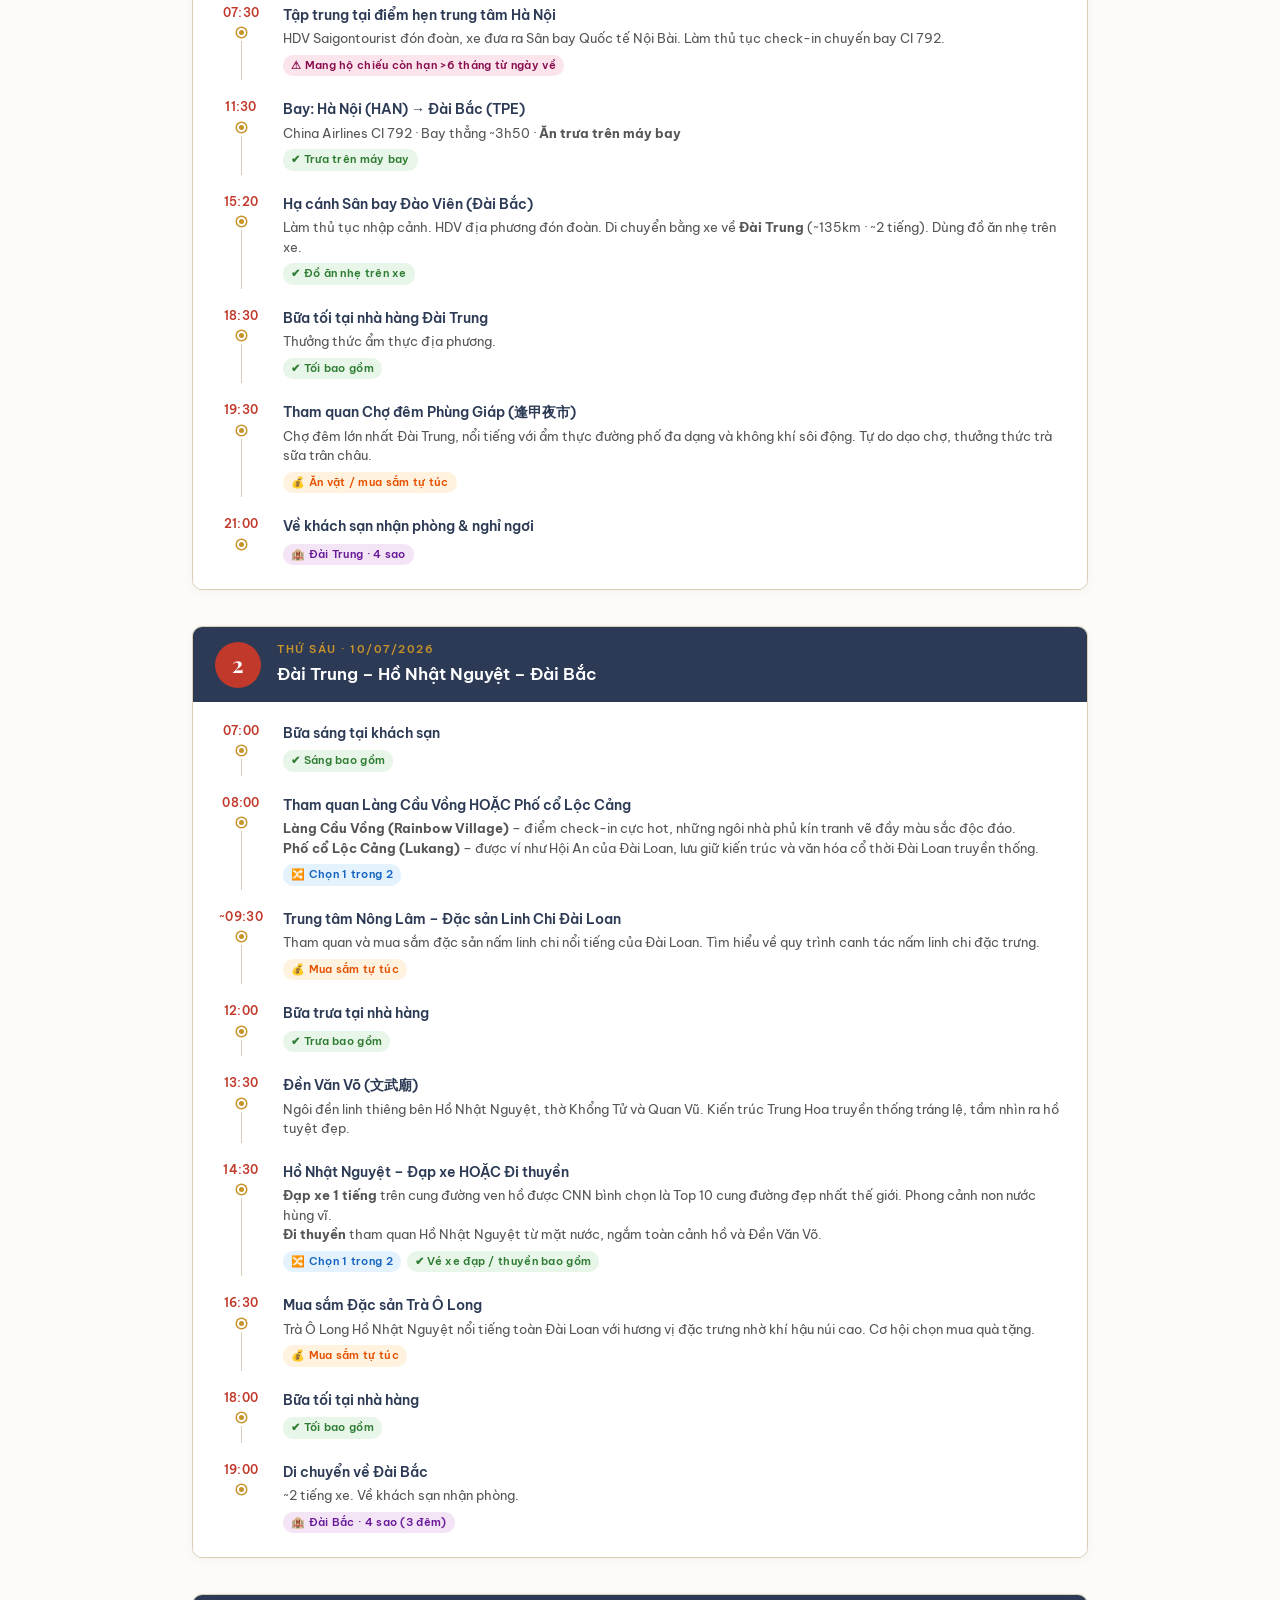
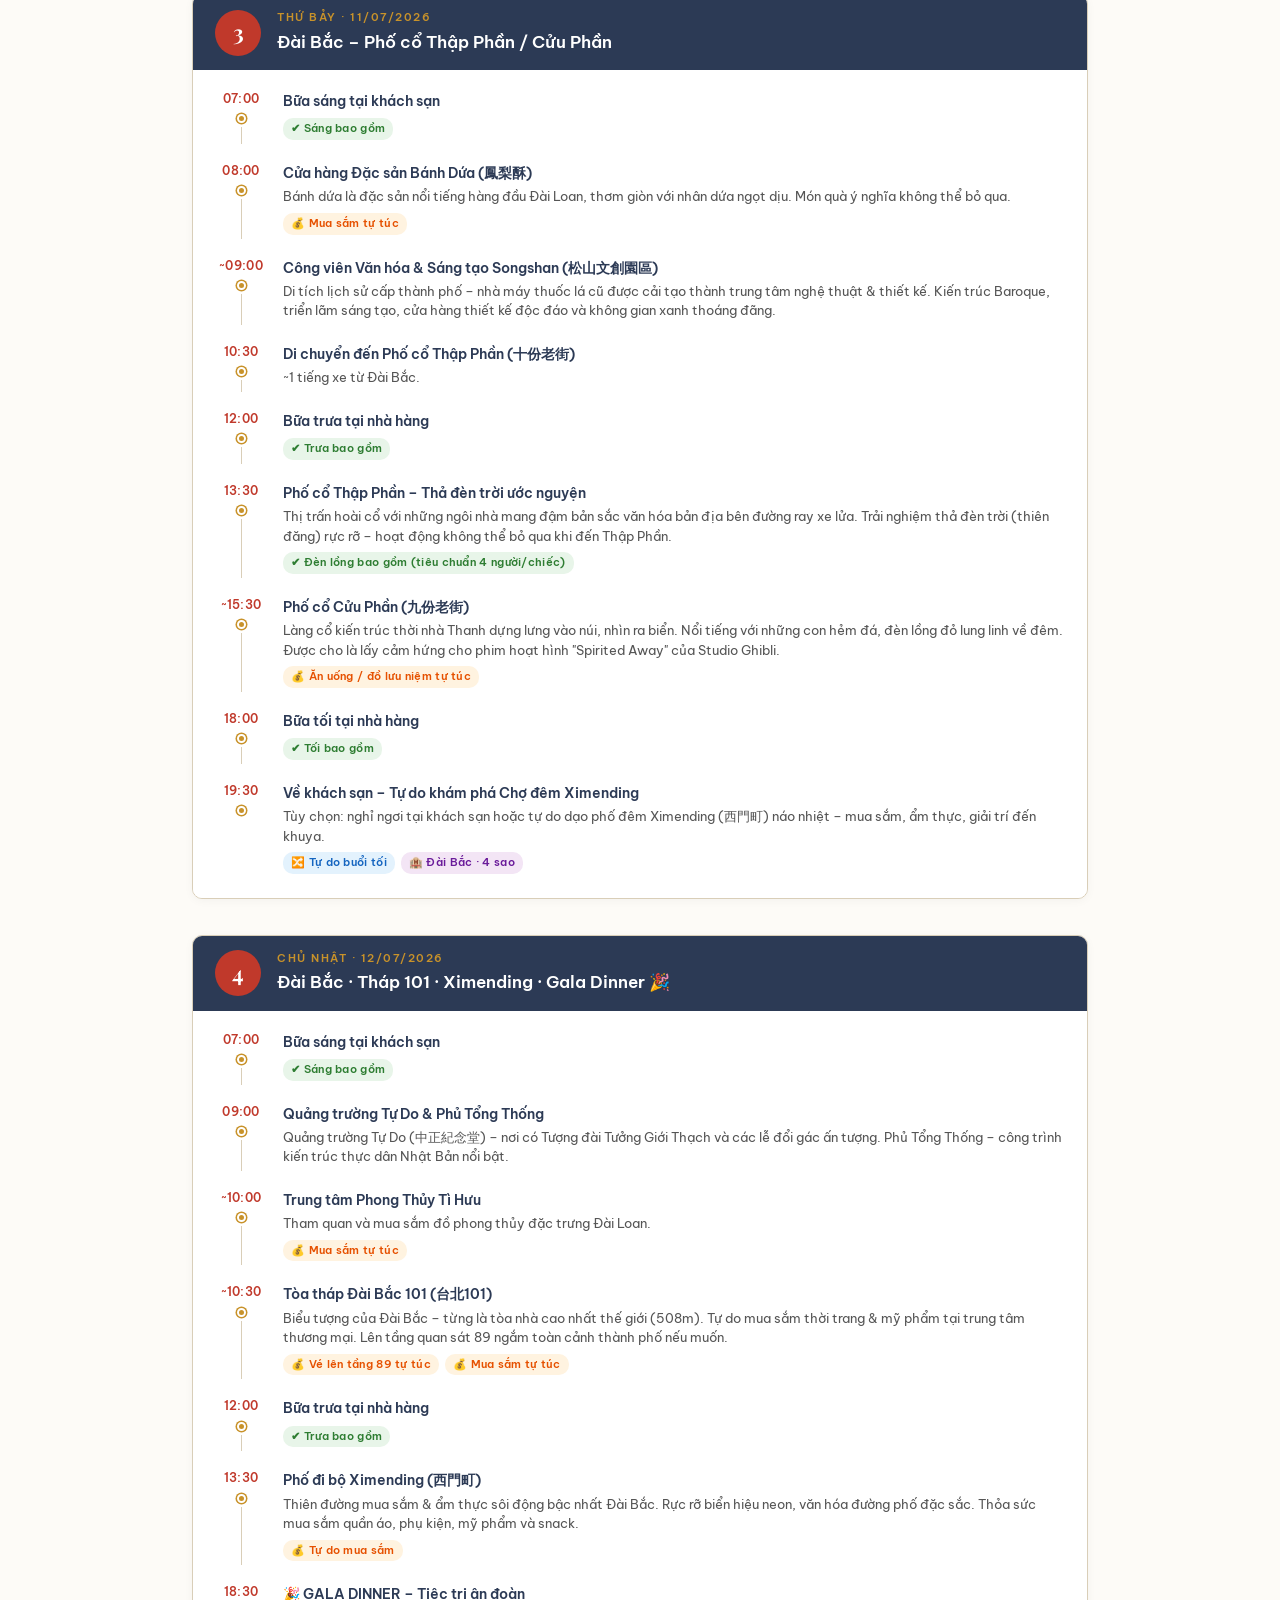
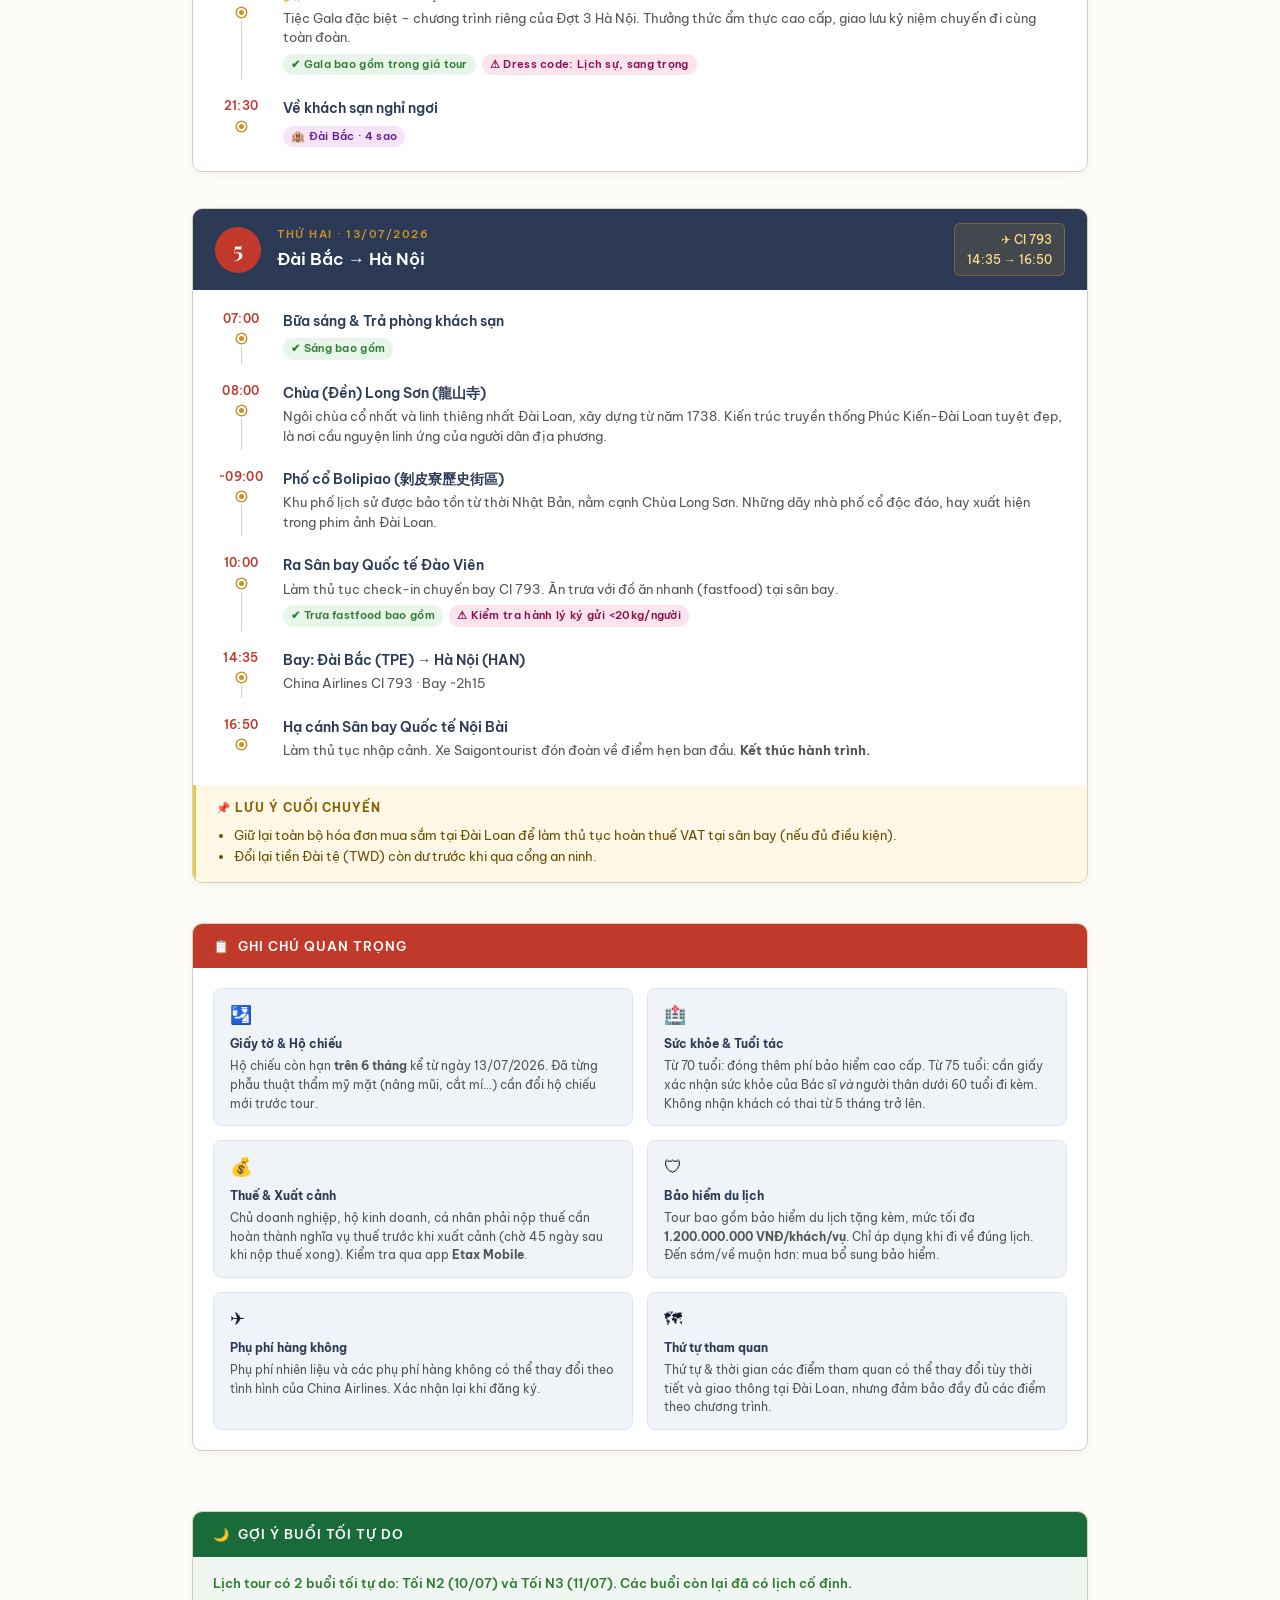
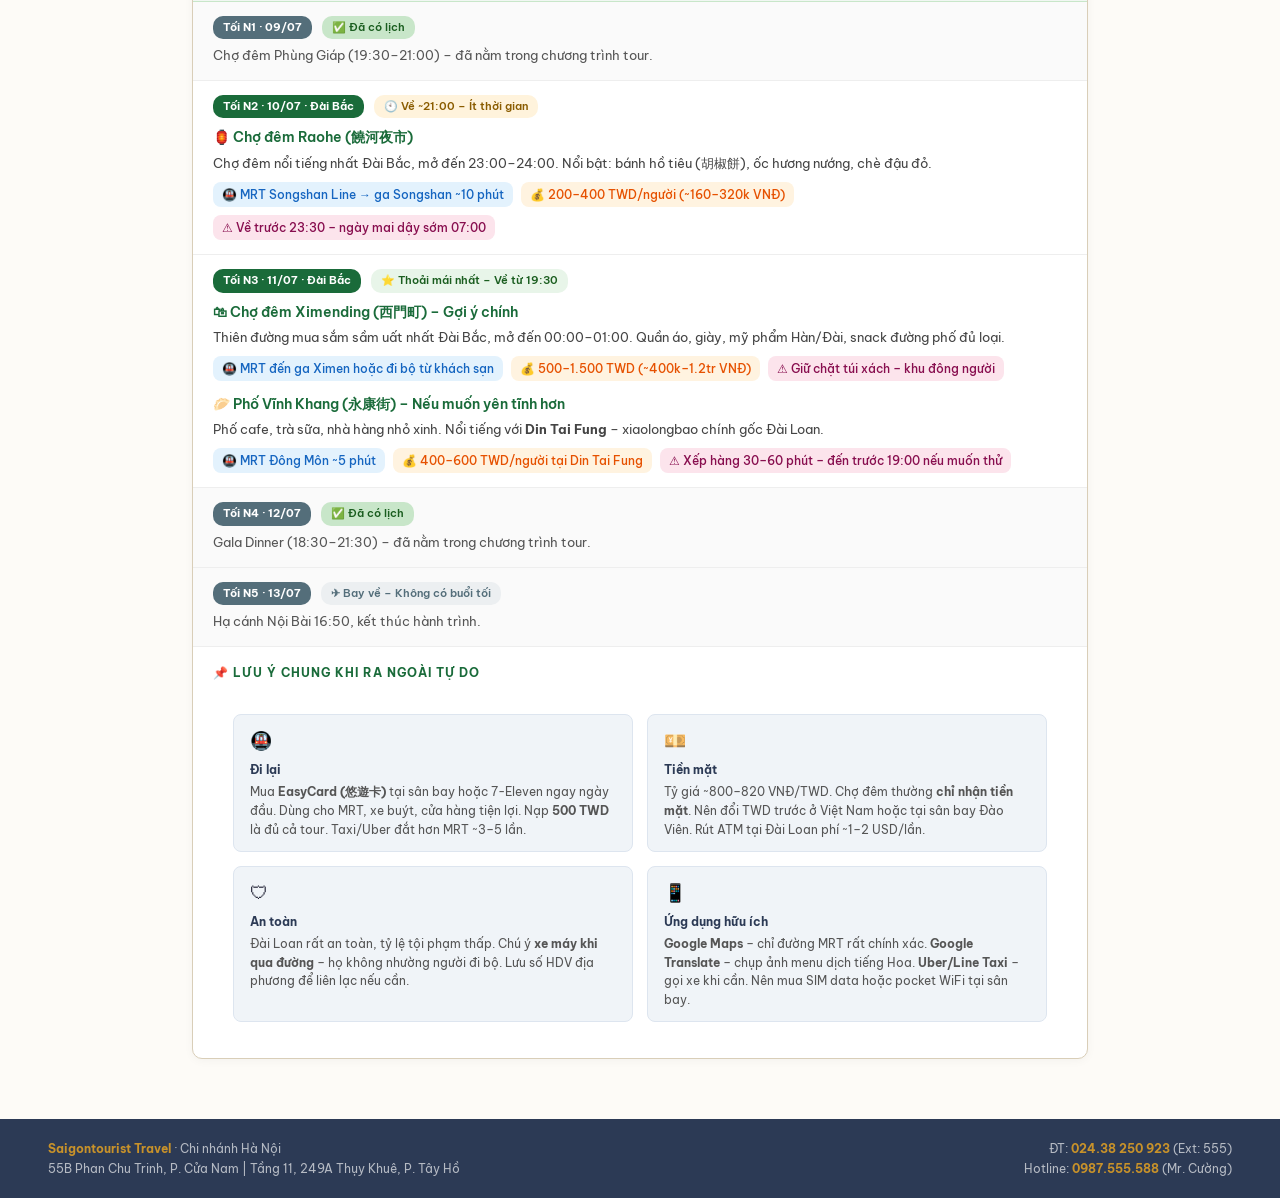
==== commit 6aab9cce: "Update lich-trinh-danh-loan.html" ====
--- a/lich-trinh-danh-loan.html
+++ b/lich-trinh-danh-loan.html
@@ -427,11 +427,16 @@
   .footer strong { color: var(--gold); }
 
   @media (max-width: 640px) {
+    .baggage-wrap { padding: 20px 16px 24px !important; }
     .header-body { padding: 24px 20px; }
     .notice-bar  { padding: 10px 20px; }
     .content     { padding: 24px 16px 48px; }
     .general-notes-body { grid-template-columns: 1fr; }
     .footer      { padding: 16px 20px; flex-direction: column; text-align: center; }
+  }
+  @media (max-width: 768px) {
+    .bag3col { grid-template-columns: 1fr !important; }
+    .bag2col { grid-template-columns: 1fr !important; }
   }
 </style>
 </head>
@@ -462,6 +467,98 @@
   <span>✈️ <b>Về:</b> CI 793 · TPE→HAN · 14:35 – 16:50</span>
   <span>🏨 <b>Khách sạn 4★:</b> Đài Trung (1 đêm) + Đài Bắc (3 đêm)</span>
   <span>📋 <b>Gala Dinner:</b> Tối Ngày 4 (12/07)</span>
+</div>
+
+<!-- BAGGAGE & FLIGHT INFO -->
+<div style="background:#1A1A2E; padding: 28px 48px 32px;">
+  <div style="max-width:960px; margin:0 auto;">
+
+    <div style="font-size:11px; font-weight:700; letter-spacing:3px; text-transform:uppercase; color:#C8922A; margin-bottom:16px;">✈ THÔNG TIN HÀNH LÝ & LƯU Ý KHI BAY</div>
+
+    <!-- 3 column grid -->
+    <div style="display:grid; grid-template-columns: 1fr 1fr 1fr; gap:16px; margin-bottom:16px;" class="bag3col">
+
+      <!-- Hành lý ký gửi -->
+      <div style="background:rgba(255,255,255,0.06); border:1px solid rgba(255,255,255,0.12); border-radius:10px; padding:16px;">
+        <div style="font-size:22px; margin-bottom:6px;">🧳</div>
+        <div style="font-size:12px; font-weight:700; color:#C8922A; letter-spacing:1px; text-transform:uppercase; margin-bottom:10px;">Hành lý ký gửi</div>
+        <div style="font-size:12.5px; color:rgba(255,255,255,0.85); line-height:1.7;">
+          <div style="margin-bottom:6px;">📦 <b style="color:#fff;">Economy (Standard/Basic):</b> 1 kiện · tối đa <b style="color:#FFD888;">23kg</b></div>
+          <div style="margin-bottom:6px;">📐 Kích thước: tổng 3 chiều ≤ <b style="color:#FFD888;">158cm</b></div>
+          <div style="margin-bottom:6px;">⚖ Vượt 23–32kg: tính phí 0.5 kiện dư</div>
+          <div>🚫 Trên 32kg/kiện: <b style="color:#FF8A80;">không được nhận</b></div>
+        </div>
+        <div style="margin-top:10px; background:rgba(200,146,42,0.15); border-radius:6px; padding:8px 10px; font-size:11.5px; color:#FFD888;">
+          💡 Mua sắm nhiều → cân vali trước khi về. Mang cân hành lý mini theo!
+        </div>
+      </div>
+
+      <!-- Hành lý xách tay -->
+      <div style="background:rgba(255,255,255,0.06); border:1px solid rgba(255,255,255,0.12); border-radius:10px; padding:16px;">
+        <div style="font-size:22px; margin-bottom:6px;">🎒</div>
+        <div style="font-size:12px; font-weight:700; color:#C8922A; letter-spacing:1px; text-transform:uppercase; margin-bottom:10px;">Hành lý xách tay</div>
+        <div style="font-size:12.5px; color:rgba(255,255,255,0.85); line-height:1.7;">
+          <div style="margin-bottom:6px;">👜 1 túi xách tay chính: ≤ <b style="color:#FFD888;">7kg</b></div>
+          <div style="margin-bottom:6px;">📐 Kích thước: ≤ <b style="color:#FFD888;">56×36×23cm</b></div>
+          <div style="margin-bottom:6px;">💼 1 đồ dùng cá nhân thêm (laptop bag): ≤ 40×30×15cm</div>
+          <div style="margin-bottom:6px;">💧 Chất lỏng: mỗi chai ≤ <b style="color:#FFD888;">100ml</b>, bỏ túi zip trong suốt 1 lít</div>
+          <div>🧴 Gôm xịt tóc ≤100ml: ✅ xách tay được</div>
+        </div>
+      </div>
+
+      <!-- Vật phẩm đặc biệt -->
+      <div style="background:rgba(255,255,255,0.06); border:1px solid rgba(255,255,255,0.12); border-radius:10px; padding:16px;">
+        <div style="font-size:22px; margin-bottom:6px;">⚠️</div>
+        <div style="font-size:12px; font-weight:700; color:#C8922A; letter-spacing:1px; text-transform:uppercase; margin-bottom:10px;">Quy định đặc biệt</div>
+        <div style="font-size:12.5px; line-height:1.8;">
+          <div style="margin-bottom:3px;"><span style="color:#69F0AE;">✅ Xách tay bắt buộc:</span> <span style="color:rgba(255,255,255,0.85);">Pin dự phòng, pin lithium rời</span></div>
+          <div style="margin-bottom:3px;"><span style="color:#69F0AE;">✅ Xách tay được:</span> <span style="color:rgba(255,255,255,0.85);">Bật lửa (1 cái, mang theo người)</span></div>
+          <div style="margin-bottom:3px;"><span style="color:#FF8A80;">❌ Cấm xách tay:</span> <span style="color:rgba(255,255,255,0.85);">Dao, kéo nhọn, chất lỏng &gt;100ml</span></div>
+          <div style="margin-bottom:3px;"><span style="color:#FF8A80;">❌ Cấm ký gửi:</span> <span style="color:rgba(255,255,255,0.85);">Pin lithium rời, bật lửa gas</span></div>
+          <div style="margin-bottom:3px;"><span style="color:#FFD740;">⚠ Aerosol (xịt tóc):</span> <span style="color:rgba(255,255,255,0.85);">mỗi bình ≤500ml, tổng ≤2 lít, còn nguyên nắp</span></div>
+          <div><span style="color:#FF8A80;">❌ Không để trong ký gửi:</span> <span style="color:rgba(255,255,255,0.85);">Tiền, passport, laptop, thuốc quan trọng</span></div>
+        </div>
+      </div>
+    </div>
+
+    <!-- Row 2: 2 columns -->
+    <div style="display:grid; grid-template-columns: 1fr 1fr; gap:16px;">
+
+      <!-- Lưu ý khi bay -->
+      <div style="background:rgba(255,255,255,0.06); border:1px solid rgba(255,255,255,0.12); border-radius:10px; padding:16px;">
+        <div style="font-size:22px; margin-bottom:6px;">🛫</div>
+        <div style="font-size:12px; font-weight:700; color:#C8922A; letter-spacing:1px; text-transform:uppercase; margin-bottom:10px;">Lưu ý khi bay</div>
+        <div style="display:grid; grid-template-columns:1fr 1fr; gap:8px; font-size:12px; color:rgba(255,255,255,0.85); line-height:1.6;">
+          <div>🕖 <b style="color:#fff;">Nhóm HN tập trung:</b><br>07:30 tại điểm hẹn TT Hà Nội</div>
+          <div>🛂 <b style="color:#fff;">Hộ chiếu:</b><br>Còn hạn &gt;6 tháng từ 13/07/2026</div>
+          <div>⏰ <b style="color:#fff;">Check-in sân bay:</b><br>Có mặt trước giờ bay ít nhất 2–3 tiếng</div>
+          <div>💉 <b style="color:#fff;">Thẩm mỹ mặt:</b><br>Nâng mũi, cắt mí → phải đổi hộ chiếu mới</div>
+          <div>🤰 <b style="color:#fff;">Thai sản:</b><br>Không nhận khách có thai từ 5 tháng</div>
+          <div>💰 <b style="color:#fff;">Nghĩa vụ thuế:</b><br>Hoàn thành trước khi xuất cảnh (kiểm tra app Etax Mobile)</div>
+        </div>
+      </div>
+
+      <!-- Hành lý xách tay nên mang gì -->
+      <div style="background:rgba(255,255,255,0.06); border:1px solid rgba(255,255,255,0.12); border-radius:10px; padding:16px;">
+        <div style="font-size:22px; margin-bottom:6px;">📋</div>
+        <div style="font-size:12px; font-weight:700; color:#C8922A; letter-spacing:1px; text-transform:uppercase; margin-bottom:10px;">Nên để đâu?</div>
+        <div style="display:grid; grid-template-columns:1fr 1fr; gap:6px; font-size:12px; line-height:1.6;">
+          <div style="background:rgba(105,240,174,0.1); border-radius:6px; padding:8px 10px;">
+            <div style="color:#69F0AE; font-weight:700; margin-bottom:4px;">🎒 Xách tay</div>
+            <div style="color:rgba(255,255,255,0.8);">Passport · Tiền · Thẻ ngân hàng · Thuốc · Điện thoại · Laptop · Máy ảnh · Pin dự phòng · Đồ thay 1 ngày</div>
+          </div>
+          <div style="background:rgba(255,138,128,0.1); border-radius:6px; padding:8px 10px;">
+            <div style="color:#FF8A80; font-weight:700; margin-bottom:4px;">🧳 Ký gửi</div>
+            <div style="color:rgba(255,255,255,0.8);">Quần áo · Giày dép · Mỹ phẩm &gt;100ml · Xịt tóc &gt;100ml · Đồ mua sắm · Kéo · Dao cạo</div>
+          </div>
+        </div>
+        <div style="margin-top:10px; background:rgba(200,146,42,0.15); border-radius:6px; padding:8px 10px; font-size:11.5px; color:#FFD888;">
+          💡 Chiều về từ Đài Loan: giữ lại hóa đơn mua sắm để làm thủ tục <b>hoàn thuế VAT</b> tại sân bay Đào Viên trước khi qua cửa an ninh.
+        </div>
+      </div>
+
+    </div>
+  </div>
 </div>
 
 <div class="content">
@@ -1123,6 +1220,109 @@
 
 </div>
 
+<!-- EVENING FREE TIME -->
+<div class="content" style="padding-top:0;">
+  <div class="general-notes" style="margin-top:0;">
+    <div class="general-notes-title" style="background: #1a6b3a;">🌙 &nbsp;GỢI Ý BUỔI TỐI TỰ DO</div>
+    <div style="padding: 16px 20px 8px; background:#F0F7F2; border-bottom: 1px solid #C8E6C9;">
+      <p style="font-size:12.5px; color:#2E7D32; font-weight:600;">Lịch tour có 2 buổi tối tự do: Tối N2 (10/07) và Tối N3 (11/07). Các buổi còn lại đã có lịch cố định.</p>
+    </div>
+
+    <!-- Tối N1 -->
+    <div style="padding: 14px 20px; border-bottom: 1px solid #EEE; background:#FAFAFA;">
+      <div style="display:flex; align-items:center; gap:10px; margin-bottom:6px;">
+        <span style="background:#546E7A; color:#fff; font-size:11px; font-weight:700; padding:3px 10px; border-radius:10px;">Tối N1 · 09/07</span>
+        <span style="background:#C8E6C9; color:#1B5E20; font-size:11px; font-weight:600; padding:3px 10px; border-radius:10px;">✅ Đã có lịch</span>
+      </div>
+      <div style="font-size:13px; color:#555;">Chợ đêm Phùng Giáp (19:30–21:00) – đã nằm trong chương trình tour.</div>
+    </div>
+
+    <!-- Tối N2 -->
+    <div style="padding: 14px 20px; border-bottom: 1px solid #EEE;">
+      <div style="display:flex; align-items:center; gap:10px; margin-bottom:8px; flex-wrap:wrap;">
+        <span style="background:#1a6b3a; color:#fff; font-size:11px; font-weight:700; padding:3px 10px; border-radius:10px;">Tối N2 · 10/07 · Đài Bắc</span>
+        <span style="background:#FFF3DC; color:#8A5C00; font-size:11px; font-weight:600; padding:3px 10px; border-radius:10px;">🕙 Về ~21:00 – Ít thời gian</span>
+      </div>
+      <div style="font-size:14px; font-weight:600; color:#1a6b3a; margin-bottom:4px;">🏮 Chợ đêm Raohe (饒河夜市)</div>
+      <div style="font-size:13px; color:#444; line-height:1.6; margin-bottom:8px;">Chợ đêm nổi tiếng nhất Đài Bắc, mở đến 23:00–24:00. Nổi bật: bánh hồ tiêu (胡椒餅), ốc hương nướng, chè đậu đỏ.</div>
+      <div style="display:flex; flex-wrap:wrap; gap:8px; font-size:12px;">
+        <span style="background:#E3F2FD; color:#1565C0; padding:3px 9px; border-radius:8px; font-weight:500;">🚇 MRT Songshan Line → ga Songshan ~10 phút</span>
+        <span style="background:#FFF3E0; color:#E65100; padding:3px 9px; border-radius:8px; font-weight:500;">💰 200–400 TWD/người (~160–320k VNĐ)</span>
+        <span style="background:#FCE4EC; color:#880E4F; padding:3px 9px; border-radius:8px; font-weight:500;">⚠ Về trước 23:30 – ngày mai dậy sớm 07:00</span>
+      </div>
+    </div>
+
+    <!-- Tối N3 -->
+    <div style="padding: 14px 20px; border-bottom: 1px solid #EEE;">
+      <div style="display:flex; align-items:center; gap:10px; margin-bottom:8px; flex-wrap:wrap;">
+        <span style="background:#1a6b3a; color:#fff; font-size:11px; font-weight:700; padding:3px 10px; border-radius:10px;">Tối N3 · 11/07 · Đài Bắc</span>
+        <span style="background:#E8F5E9; color:#1B5E20; font-size:11px; font-weight:600; padding:3px 10px; border-radius:10px;">⭐ Thoải mái nhất – Về từ 19:30</span>
+      </div>
+
+      <!-- Ximending -->
+      <div style="font-size:14px; font-weight:600; color:#1a6b3a; margin-bottom:4px;">🛍 Chợ đêm Ximending (西門町) – Gợi ý chính</div>
+      <div style="font-size:13px; color:#444; line-height:1.6; margin-bottom:8px;">Thiên đường mua sắm sầm uất nhất Đài Bắc, mở đến 00:00–01:00. Quần áo, giày, mỹ phẩm Hàn/Đài, snack đường phố đủ loại.</div>
+      <div style="display:flex; flex-wrap:wrap; gap:8px; font-size:12px; margin-bottom:12px;">
+        <span style="background:#E3F2FD; color:#1565C0; padding:3px 9px; border-radius:8px; font-weight:500;">🚇 MRT đến ga Ximen hoặc đi bộ từ khách sạn</span>
+        <span style="background:#FFF3E0; color:#E65100; padding:3px 9px; border-radius:8px; font-weight:500;">💰 500–1.500 TWD (~400k–1.2tr VNĐ)</span>
+        <span style="background:#FCE4EC; color:#880E4F; padding:3px 9px; border-radius:8px; font-weight:500;">⚠ Giữ chặt túi xách – khu đông người</span>
+      </div>
+
+      <!-- Din Tai Fung -->
+      <div style="font-size:14px; font-weight:600; color:#1a6b3a; margin-bottom:4px;">🥟 Phố Vĩnh Khang (永康街) – Nếu muốn yên tĩnh hơn</div>
+      <div style="font-size:13px; color:#444; line-height:1.6; margin-bottom:8px;">Phố cafe, trà sữa, nhà hàng nhỏ xinh. Nổi tiếng với <b>Din Tai Fung</b> – xiaolongbao chính gốc Đài Loan.</div>
+      <div style="display:flex; flex-wrap:wrap; gap:8px; font-size:12px;">
+        <span style="background:#E3F2FD; color:#1565C0; padding:3px 9px; border-radius:8px; font-weight:500;">🚇 MRT Đông Môn ~5 phút</span>
+        <span style="background:#FFF3E0; color:#E65100; padding:3px 9px; border-radius:8px; font-weight:500;">💰 400–600 TWD/người tại Din Tai Fung</span>
+        <span style="background:#FCE4EC; color:#880E4F; padding:3px 9px; border-radius:8px; font-weight:500;">⚠ Xếp hàng 30–60 phút – đến trước 19:00 nếu muốn thử</span>
+      </div>
+    </div>
+
+    <!-- Tối N4 & N5 -->
+    <div style="padding: 14px 20px; border-bottom: 1px solid #EEE; background:#FAFAFA;">
+      <div style="display:flex; align-items:center; gap:10px; margin-bottom:6px; flex-wrap:wrap;">
+        <span style="background:#546E7A; color:#fff; font-size:11px; font-weight:700; padding:3px 10px; border-radius:10px;">Tối N4 · 12/07</span>
+        <span style="background:#C8E6C9; color:#1B5E20; font-size:11px; font-weight:600; padding:3px 10px; border-radius:10px;">✅ Đã có lịch</span>
+      </div>
+      <div style="font-size:13px; color:#555;">Gala Dinner (18:30–21:30) – đã nằm trong chương trình tour.</div>
+    </div>
+    <div style="padding: 14px 20px; border-bottom: 1px solid #EEE; background:#FAFAFA;">
+      <div style="display:flex; align-items:center; gap:10px; margin-bottom:6px; flex-wrap:wrap;">
+        <span style="background:#546E7A; color:#fff; font-size:11px; font-weight:700; padding:3px 10px; border-radius:10px;">Tối N5 · 13/07</span>
+        <span style="background:#ECEFF1; color:#546E7A; font-size:11px; font-weight:600; padding:3px 10px; border-radius:10px;">✈ Bay về – Không có buổi tối</span>
+      </div>
+      <div style="font-size:13px; color:#555;">Hạ cánh Nội Bài 16:50, kết thúc hành trình.</div>
+    </div>
+
+    <!-- Lưu ý chung -->
+    <div style="padding: 16px 20px;">
+      <div style="font-size:12px; font-weight:700; letter-spacing:1px; text-transform:uppercase; color:#1a6b3a; margin-bottom:12px;">📌 Lưu ý chung khi ra ngoài tự do</div>
+      <div class="general-notes-body" style="margin:0;">
+        <div class="note-card">
+          <div class="note-card-icon">🚇</div>
+          <div class="note-card-title">Đi lại</div>
+          <div class="note-card-body">Mua <b>EasyCard (悠遊卡)</b> tại sân bay hoặc 7-Eleven ngay ngày đầu. Dùng cho MRT, xe buýt, cửa hàng tiện lợi. Nạp <b>500 TWD</b> là đủ cả tour. Taxi/Uber đắt hơn MRT ~3–5 lần.</div>
+        </div>
+        <div class="note-card">
+          <div class="note-card-icon">💴</div>
+          <div class="note-card-title">Tiền mặt</div>
+          <div class="note-card-body">Tỷ giá ~800–820 VNĐ/TWD. Chợ đêm thường <b>chỉ nhận tiền mặt</b>. Nên đổi TWD trước ở Việt Nam hoặc tại sân bay Đào Viên. Rút ATM tại Đài Loan phí ~1–2 USD/lần.</div>
+        </div>
+        <div class="note-card">
+          <div class="note-card-icon">🛡</div>
+          <div class="note-card-title">An toàn</div>
+          <div class="note-card-body">Đài Loan rất an toàn, tỷ lệ tội phạm thấp. Chú ý <b>xe máy khi qua đường</b> – họ không nhường người đi bộ. Lưu số HDV địa phương để liên lạc nếu cần.</div>
+        </div>
+        <div class="note-card">
+          <div class="note-card-icon">📱</div>
+          <div class="note-card-title">Ứng dụng hữu ích</div>
+          <div class="note-card-body"><b>Google Maps</b> – chỉ đường MRT rất chính xác. <b>Google Translate</b> – chụp ảnh menu dịch tiếng Hoa. <b>Uber/Line Taxi</b> – gọi xe khi cần. Nên mua SIM data hoặc pocket WiFi tại sân bay.</div>
+        </div>
+      </div>
+    </div>
+  </div>
+</div>
+
 <!-- FOOTER -->
 <div class="footer">
   <div>
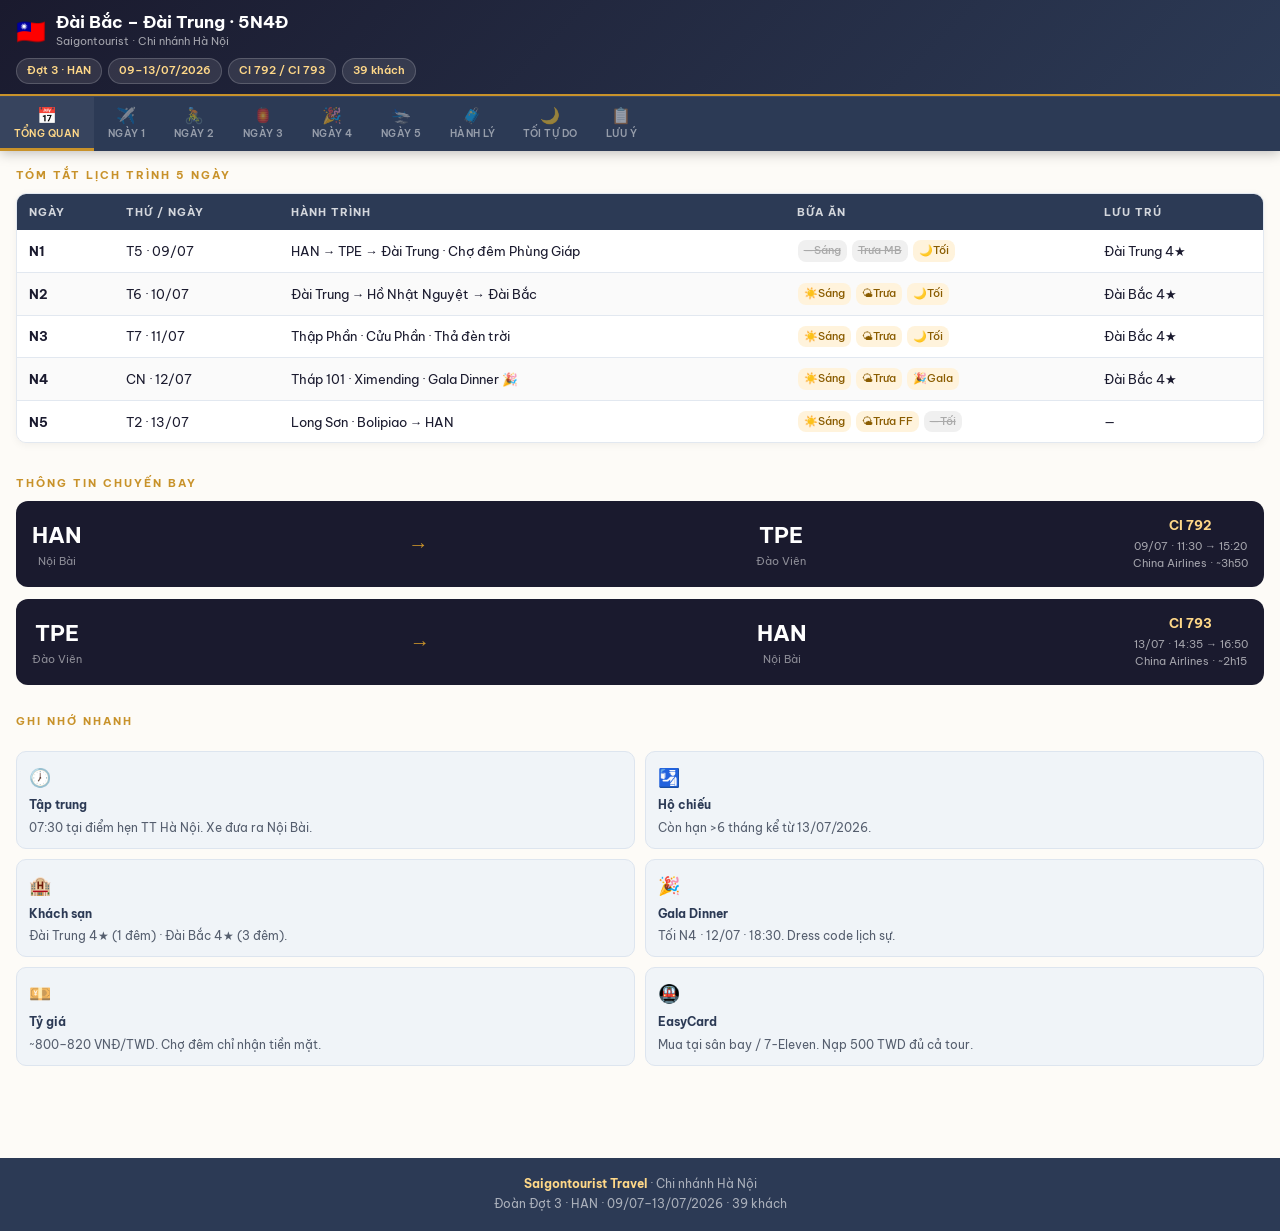
==== commit 9fc7f6cd: "Update lich-trinh-danh-loan.html" ====
--- a/lich-trinh-danh-loan.html
+++ b/lich-trinh-danh-loan.html
@@ -2,575 +2,595 @@
 <html lang="vi">
 <head>
 <meta charset="UTF-8">
-<meta name="viewport" content="width=device-width, initial-scale=1.0">
-<title>Lịch Trình Đài Loan – Đoàn Hà Nội 09/07–13/07/2026</title>
+<meta name="viewport" content="width=device-width, initial-scale=1.0, maximum-scale=1.0">
+<title>Đài Loan 09–13/07/2026 · Đoàn HN Đợt 3</title>
 <style>
-  @import url('https://fonts.googleapis.com/css2?family=Playfair+Display:wght@600;700&family=Be+Vietnam+Pro:wght@300;400;500;600&display=swap');
-
-  :root {
-    --red:    #C0392B;
-    --gold:   #C8922A;
-    --ink:    #1A1A2E;
-    --slate:  #2C3A55;
-    --mist:   #F0F4F8;
-    --cream:  #FDFBF7;
-    --line:   #D9CEB8;
-    --note:   #FFF8E7;
-    --note-border: #E8C84A;
-    --white:  #FFFFFF;
-    --day-bg: #E8EEF6;
-  }
-
-  * { box-sizing: border-box; margin: 0; padding: 0; }
-
-  body {
-    background: var(--cream);
-    color: var(--ink);
-    font-family: 'Be Vietnam Pro', sans-serif;
-    font-weight: 400;
-    line-height: 1.6;
-  }
-
-  /* ── HEADER ── */
-  .header {
-    background: var(--slate);
-    color: var(--white);
-    padding: 0;
-    overflow: hidden;
-    position: relative;
-  }
-
-  .header-stripe {
-    height: 5px;
-    background: linear-gradient(90deg, var(--red) 0%, var(--gold) 50%, var(--red) 100%);
-  }
-
-  .header-body {
-    padding: 36px 48px 32px;
-    display: flex;
-    align-items: flex-start;
-    gap: 40px;
-    flex-wrap: wrap;
-  }
-
-  .header-icon {
-    font-size: 52px;
-    line-height: 1;
-    flex-shrink: 0;
-    margin-top: 4px;
-  }
-
-  .header-text { flex: 1; min-width: 240px; }
-
-  .tour-label {
-    font-size: 11px;
-    font-weight: 600;
-    letter-spacing: 3px;
-    text-transform: uppercase;
-    color: var(--gold);
-    margin-bottom: 6px;
-  }
-
-  .tour-title {
-    font-family: 'Playfair Display', serif;
-    font-size: 32px;
-    font-weight: 700;
-    line-height: 1.2;
-    color: var(--white);
-    margin-bottom: 8px;
-  }
-
-  .tour-subtitle {
-    font-size: 14px;
-    color: rgba(255,255,255,0.7);
-    font-weight: 300;
-  }
-
-  .header-meta {
-    display: flex;
-    gap: 28px;
-    flex-wrap: wrap;
-    margin-top: 6px;
-  }
-
-  .meta-chip {
-    background: rgba(255,255,255,0.10);
-    border: 1px solid rgba(255,255,255,0.20);
-    border-radius: 6px;
-    padding: 8px 14px;
-    font-size: 12.5px;
-    font-weight: 500;
-  }
-
-  .meta-chip strong {
-    display: block;
-    font-size: 15px;
-    color: var(--gold);
-    font-weight: 600;
-  }
-
-  /* ── NOTICE BAR ── */
-  .notice-bar {
-    background: var(--note);
-    border-top: 3px solid var(--note-border);
-    padding: 12px 48px;
-    font-size: 12.5px;
-    color: #7A5C00;
-    display: flex;
-    gap: 24px;
-    flex-wrap: wrap;
-    align-items: center;
-  }
-
-  .notice-bar span { display: flex; align-items: center; gap: 6px; }
-
-  /* ── MAIN CONTENT ── */
-  .content {
-    max-width: 960px;
-    margin: 0 auto;
-    padding: 40px 32px 60px;
-  }
-
-  /* ── QUICK OVERVIEW TABLE ── */
-  .overview-card {
-    background: var(--white);
-    border: 1px solid var(--line);
-    border-radius: 10px;
-    overflow: hidden;
-    margin-bottom: 40px;
-    box-shadow: 0 2px 12px rgba(0,0,0,0.05);
-  }
-
-  .overview-title {
-    background: var(--slate);
-    color: var(--white);
-    font-size: 13px;
-    font-weight: 600;
-    letter-spacing: 1.5px;
-    text-transform: uppercase;
-    padding: 12px 20px;
-  }
-
-  .overview-table {
-    width: 100%;
-    border-collapse: collapse;
-    font-size: 13px;
-  }
-
-  .overview-table th {
-    background: var(--day-bg);
-    color: var(--slate);
-    font-weight: 600;
-    font-size: 11.5px;
-    letter-spacing: 1px;
-    text-transform: uppercase;
-    padding: 10px 14px;
-    text-align: left;
-    border-bottom: 1px solid var(--line);
-  }
-
-  .overview-table td {
-    padding: 9px 14px;
-    border-bottom: 1px solid #EEE;
-    vertical-align: middle;
-  }
-
-  .overview-table tr:last-child td { border-bottom: none; }
-  .overview-table tr:nth-child(even) td { background: #FAFAFA; }
-
-  .meal-dot {
-    display: inline-block;
-    width: 7px; height: 7px;
-    border-radius: 50%;
-    margin-right: 3px;
-    vertical-align: middle;
-  }
-  .meal-dot.no { background: #CCC; }
-  .meal-dot.yes { background: var(--gold); }
-
-  .meal-badge {
-    display: inline-flex;
-    align-items: center;
-    gap: 4px;
-    font-size: 12px;
-    padding: 2px 7px;
-    border-radius: 10px;
-    margin: 0 2px;
-    font-weight: 500;
-  }
-  .meal-badge.on  { background: #FFF3DC; color: #8A5C00; }
-  .meal-badge.off { background: #F0F0F0; color: #AAA; text-decoration: line-through; }
-
-  /* ── DAY SECTION ── */
-  .day-section {
-    margin-bottom: 36px;
-    border-radius: 10px;
-    overflow: hidden;
-    border: 1px solid var(--line);
-    box-shadow: 0 2px 10px rgba(0,0,0,0.04);
-  }
-
-  .day-header {
-    background: var(--slate);
-    color: var(--white);
-    padding: 14px 22px;
-    display: flex;
-    align-items: center;
-    gap: 16px;
-  }
-
-  .day-num {
-    background: var(--red);
-    color: var(--white);
-    font-family: 'Playfair Display', serif;
-    font-size: 22px;
-    font-weight: 700;
-    width: 46px;
-    height: 46px;
-    border-radius: 50%;
-    display: flex;
-    align-items: center;
-    justify-content: center;
-    flex-shrink: 0;
-  }
-
-  .day-info { flex: 1; }
-
-  .day-date {
-    font-size: 11px;
-    color: var(--gold);
-    font-weight: 600;
-    letter-spacing: 1.5px;
-    text-transform: uppercase;
-    margin-bottom: 2px;
-  }
-
-  .day-name {
-    font-size: 17px;
-    font-weight: 600;
-    color: var(--white);
-  }
-
-  .day-flight {
-    background: rgba(200,146,42,0.15);
-    border: 1px solid rgba(200,146,42,0.40);
-    border-radius: 6px;
-    padding: 6px 12px;
-    font-size: 12px;
-    color: #FFD888;
-    font-weight: 500;
-    text-align: right;
-  }
-
-  /* ── TIMELINE ── */
-  .timeline {
-    background: var(--white);
-    padding: 20px 22px;
-  }
-
-  .tl-item {
-    display: flex;
-    gap: 16px;
-    margin-bottom: 18px;
-    position: relative;
-  }
-
-  .tl-item:last-child { margin-bottom: 0; }
-
-  .tl-left {
-    display: flex;
-    flex-direction: column;
-    align-items: center;
-    flex-shrink: 0;
-    width: 52px;
-  }
-
-  .tl-time {
-    font-size: 11.5px;
-    font-weight: 600;
-    color: var(--red);
-    white-space: nowrap;
-    letter-spacing: 0.3px;
-    margin-bottom: 4px;
-  }
-
-  .tl-dot {
-    width: 9px;
-    height: 9px;
-    border-radius: 50%;
-    background: var(--gold);
-    border: 2px solid var(--white);
-    box-shadow: 0 0 0 1.5px var(--gold);
-    flex-shrink: 0;
-    margin-top: 2px;
-  }
-
-  .tl-line {
-    flex: 1;
-    width: 1px;
-    background: var(--line);
-    margin-top: 4px;
-  }
-
-  .tl-item:last-child .tl-line { display: none; }
-
-  .tl-body { flex: 1; padding-bottom: 4px; }
-
-  .tl-title {
-    font-size: 14px;
-    font-weight: 600;
-    color: var(--slate);
-    margin-bottom: 3px;
-  }
-
-  .tl-desc {
-    font-size: 13px;
-    color: #555;
-    line-height: 1.5;
-  }
-
-  .tl-tags {
-    display: flex;
-    flex-wrap: wrap;
-    gap: 6px;
-    margin-top: 6px;
-  }
-
-  .tag {
-    font-size: 11px;
-    font-weight: 600;
-    padding: 2px 8px;
-    border-radius: 10px;
-    letter-spacing: 0.3px;
-  }
-  .tag-choice { background: #E3F2FD; color: #1565C0; }
-  .tag-incl  { background: #E8F5E9; color: #2E7D32; }
-  .tag-own   { background: #FFF3E0; color: #E65100; }
-  .tag-hotel { background: #F3E5F5; color: #6A1B9A; }
-  .tag-note  { background: #FCE4EC; color: #880E4F; }
-
-  /* ── NOTES BLOCK ── */
-  .notes-block {
-    background: var(--note);
-    border-left: 3px solid var(--note-border);
-    margin: 0;
-    padding: 14px 20px;
-  }
-
-  .notes-block-title {
-    font-size: 11.5px;
-    font-weight: 700;
-    letter-spacing: 1px;
-    text-transform: uppercase;
-    color: #8A6000;
-    margin-bottom: 8px;
-  }
-
-  .notes-block ul {
-    padding-left: 18px;
-    font-size: 12.5px;
-    color: #6B4D00;
-    line-height: 1.7;
-  }
-
-  /* ── GENERAL NOTES ── */
-  .general-notes {
-    background: var(--white);
-    border: 1px solid var(--line);
-    border-radius: 10px;
-    overflow: hidden;
-    margin-top: 40px;
-    box-shadow: 0 2px 10px rgba(0,0,0,0.04);
-  }
-
-  .general-notes-title {
-    background: var(--red);
-    color: var(--white);
-    padding: 12px 20px;
-    font-size: 13px;
-    font-weight: 600;
-    letter-spacing: 1px;
-    text-transform: uppercase;
-  }
-
-  .general-notes-body {
-    padding: 20px;
-    display: grid;
-    grid-template-columns: 1fr 1fr;
-    gap: 14px;
-  }
-
-  .note-card {
-    background: var(--mist);
-    border-radius: 8px;
-    padding: 12px 16px;
-    border: 1px solid #DDE5EF;
-  }
-
-  .note-card-icon { font-size: 18px; margin-bottom: 4px; }
-  .note-card-title { font-size: 12px; font-weight: 700; color: var(--slate); margin-bottom: 4px; }
-  .note-card-body  { font-size: 12px; color: #555; line-height: 1.55; }
-
-  /* ── FOOTER ── */
-  .footer {
-    background: var(--slate);
-    color: rgba(255,255,255,0.65);
-    font-size: 12px;
-    padding: 20px 48px;
-    display: flex;
-    justify-content: space-between;
-    align-items: center;
-    flex-wrap: wrap;
-    gap: 8px;
-  }
-
-  .footer strong { color: var(--gold); }
-
-  @media (max-width: 640px) {
-    .baggage-wrap { padding: 20px 16px 24px !important; }
-    .header-body { padding: 24px 20px; }
-    .notice-bar  { padding: 10px 20px; }
-    .content     { padding: 24px 16px 48px; }
-    .general-notes-body { grid-template-columns: 1fr; }
-    .footer      { padding: 16px 20px; flex-direction: column; text-align: center; }
-  }
-  @media (max-width: 768px) {
-    .bag3col { grid-template-columns: 1fr !important; }
-    .bag2col { grid-template-columns: 1fr !important; }
-  }
+@import url('https://fonts.googleapis.com/css2?family=Be+Vietnam+Pro:wght@300;400;500;600;700&display=swap');
+
+:root {
+  --red:    #C0392B;
+  --gold:   #C8922A;
+  --gold-l: #FFD888;
+  --slate:  #2C3A55;
+  --dark:   #1A1A2E;
+  --green:  #1a6b3a;
+  --cream:  #FDFBF7;
+  --mist:   #F0F4F8;
+  --line:   #E2E8F0;
+  --note:   #FFF8E7;
+  --white:  #FFFFFF;
+  --text:   #1A1A2E;
+  --sub:    #555E6E;
+  --tab-h:  56px;
+  --header-h: 120px;
+}
+
+*, *::before, *::after { box-sizing: border-box; margin: 0; padding: 0; }
+
+html { scroll-behavior: smooth; }
+
+body {
+  font-family: 'Be Vietnam Pro', sans-serif;
+  background: var(--cream);
+  color: var(--text);
+  font-size: 14px;
+  line-height: 1.6;
+  -webkit-font-smoothing: antialiased;
+}
+
+/* ══════════════════════════════
+   HEADER
+══════════════════════════════ */
+.app-header {
+  background: var(--slate);
+  position: sticky;
+  top: 0;
+  z-index: 100;
+  box-shadow: 0 2px 12px rgba(0,0,0,0.25);
+}
+
+.header-top {
+  background: linear-gradient(135deg, var(--dark) 0%, var(--slate) 100%);
+  padding: 12px 16px 10px;
+  border-bottom: 2px solid var(--gold);
+}
+
+.header-flag-row {
+  display: flex;
+  align-items: center;
+  gap: 10px;
+  margin-bottom: 4px;
+}
+
+.header-flag { font-size: 24px; }
+
+.header-title {
+  font-size: 17px;
+  font-weight: 700;
+  color: var(--white);
+  line-height: 1.2;
+}
+
+.header-sub {
+  font-size: 11px;
+  color: rgba(255,255,255,0.6);
+  font-weight: 400;
+}
+
+.header-chips {
+  display: flex;
+  gap: 6px;
+  flex-wrap: wrap;
+  margin-top: 8px;
+}
+
+.hchip {
+  background: rgba(255,255,255,0.10);
+  border: 1px solid rgba(255,255,255,0.18);
+  border-radius: 20px;
+  padding: 3px 10px;
+  font-size: 11px;
+  color: var(--gold-l);
+  font-weight: 600;
+  white-space: nowrap;
+}
+
+/* ══════════════════════════════
+   TAB BAR
+══════════════════════════════ */
+.tab-bar {
+  display: flex;
+  background: var(--slate);
+  overflow-x: auto;
+  -webkit-overflow-scrolling: touch;
+  scrollbar-width: none;
+  border-top: 1px solid rgba(255,255,255,0.08);
+}
+.tab-bar::-webkit-scrollbar { display: none; }
+
+.tab-btn {
+  flex-shrink: 0;
+  display: flex;
+  flex-direction: column;
+  align-items: center;
+  justify-content: center;
+  gap: 2px;
+  padding: 8px 14px;
+  border: none;
+  background: transparent;
+  color: rgba(255,255,255,0.5);
+  font-family: 'Be Vietnam Pro', sans-serif;
+  font-size: 10px;
+  font-weight: 600;
+  letter-spacing: 0.3px;
+  cursor: pointer;
+  border-bottom: 3px solid transparent;
+  transition: all 0.2s;
+  min-width: 58px;
+}
+
+.tab-btn .tab-icon { font-size: 16px; }
+.tab-btn .tab-label { text-transform: uppercase; letter-spacing: 0.5px; }
+
+.tab-btn.active {
+  color: var(--gold-l);
+  border-bottom-color: var(--gold);
+  background: rgba(255,255,255,0.05);
+}
+
+.tab-btn:hover { color: rgba(255,255,255,0.85); }
+
+/* ══════════════════════════════
+   TAB PANELS
+══════════════════════════════ */
+.tab-panel { display: none; padding: 0 0 80px; }
+.tab-panel.active { display: block; }
+
+/* ══════════════════════════════
+   SECTION TITLE
+══════════════════════════════ */
+.sec-title {
+  font-size: 11px;
+  font-weight: 700;
+  letter-spacing: 2px;
+  text-transform: uppercase;
+  color: var(--gold);
+  padding: 16px 16px 8px;
+}
+
+/* ══════════════════════════════
+   OVERVIEW TABLE (mobile scroll)
+══════════════════════════════ */
+.overview-wrap {
+  overflow-x: auto;
+  -webkit-overflow-scrolling: touch;
+  margin: 0 16px 16px;
+  border-radius: 10px;
+  border: 1px solid var(--line);
+  box-shadow: 0 2px 8px rgba(0,0,0,0.05);
+}
+
+.overview-table {
+  width: 100%;
+  min-width: 480px;
+  border-collapse: collapse;
+  font-size: 12.5px;
+  background: var(--white);
+}
+
+.overview-table th {
+  background: var(--slate);
+  color: rgba(255,255,255,0.8);
+  font-size: 10.5px;
+  font-weight: 700;
+  letter-spacing: 1px;
+  text-transform: uppercase;
+  padding: 10px 12px;
+  text-align: left;
+  white-space: nowrap;
+}
+
+.overview-table td {
+  padding: 9px 12px;
+  border-bottom: 1px solid var(--line);
+  vertical-align: middle;
+}
+
+.overview-table tr:last-child td { border-bottom: none; }
+.overview-table tr:nth-child(even) td { background: #FAFAFA; }
+
+.meal-badge {
+  display: inline-flex; align-items: center; gap: 3px;
+  font-size: 11px; padding: 2px 6px; border-radius: 8px;
+  margin: 1px; font-weight: 500;
+}
+.meal-badge.on  { background: #FFF3DC; color: #8A5C00; }
+.meal-badge.off { background: #F0F0F0; color: #AAA; text-decoration: line-through; }
+
+/* ══════════════════════════════
+   DAY CARD
+══════════════════════════════ */
+.day-card {
+  margin: 0 16px 16px;
+  border-radius: 12px;
+  overflow: hidden;
+  border: 1px solid var(--line);
+  box-shadow: 0 2px 8px rgba(0,0,0,0.04);
+}
+
+.day-card-header {
+  background: var(--slate);
+  padding: 12px 16px;
+  display: flex;
+  align-items: center;
+  gap: 12px;
+}
+
+.day-num {
+  background: var(--red);
+  color: var(--white);
+  font-size: 18px;
+  font-weight: 700;
+  width: 40px; height: 40px;
+  border-radius: 50%;
+  display: flex; align-items: center; justify-content: center;
+  flex-shrink: 0;
+}
+
+.day-info { flex: 1; min-width: 0; }
+
+.day-date {
+  font-size: 10px; font-weight: 700; letter-spacing: 1.5px;
+  text-transform: uppercase; color: var(--gold); margin-bottom: 2px;
+}
+
+.day-name {
+  font-size: 14px; font-weight: 600; color: var(--white);
+  white-space: nowrap; overflow: hidden; text-overflow: ellipsis;
+}
+
+.day-flight {
+  background: rgba(200,146,42,0.20);
+  border: 1px solid rgba(200,146,42,0.40);
+  border-radius: 6px;
+  padding: 5px 10px;
+  font-size: 11px;
+  color: var(--gold-l);
+  font-weight: 600;
+  text-align: center;
+  line-height: 1.4;
+  flex-shrink: 0;
+}
+
+/* ══════════════════════════════
+   TIMELINE
+══════════════════════════════ */
+.timeline { background: var(--white); padding: 16px; }
+
+.tl-item {
+  display: flex;
+  gap: 12px;
+  margin-bottom: 16px;
+}
+.tl-item:last-child { margin-bottom: 0; }
+
+.tl-left {
+  display: flex; flex-direction: column; align-items: center;
+  flex-shrink: 0; width: 44px;
+}
+
+.tl-time {
+  font-size: 11px; font-weight: 700; color: var(--red);
+  white-space: nowrap; margin-bottom: 4px;
+}
+
+.tl-dot {
+  width: 8px; height: 8px; border-radius: 50%;
+  background: var(--gold);
+  box-shadow: 0 0 0 2px rgba(200,146,42,0.3);
+  flex-shrink: 0; margin-top: 1px;
+}
+
+.tl-line { flex: 1; width: 1px; background: var(--line); margin-top: 4px; }
+.tl-item:last-child .tl-line { display: none; }
+
+.tl-body { flex: 1; padding-bottom: 2px; }
+
+.tl-title { font-size: 13.5px; font-weight: 600; color: var(--slate); margin-bottom: 3px; }
+.tl-desc  { font-size: 12.5px; color: var(--sub); line-height: 1.5; }
+
+.tl-tags { display: flex; flex-wrap: wrap; gap: 5px; margin-top: 6px; }
+
+.tag {
+  font-size: 10.5px; font-weight: 600; padding: 2px 8px;
+  border-radius: 10px; letter-spacing: 0.2px;
+}
+.tag-incl   { background: #E8F5E9; color: #2E7D32; }
+.tag-own    { background: #FFF3E0; color: #E65100; }
+.tag-choice { background: #E3F2FD; color: #1565C0; }
+.tag-hotel  { background: #F3E5F5; color: #6A1B9A; }
+.tag-note   { background: #FCE4EC; color: #880E4F; }
+
+/* ══════════════════════════════
+   NOTES FOOTER (day)
+══════════════════════════════ */
+.day-note {
+  background: var(--note);
+  border-top: 1px solid #F0E0A0;
+  padding: 12px 16px;
+  font-size: 12px;
+  color: #7A5C00;
+  line-height: 1.6;
+}
+.day-note ul { padding-left: 16px; }
+
+/* ══════════════════════════════
+   INFO CARDS (baggage, notes etc)
+══════════════════════════════ */
+.info-card {
+  margin: 0 16px 12px;
+  background: var(--white);
+  border: 1px solid var(--line);
+  border-radius: 12px;
+  overflow: hidden;
+  box-shadow: 0 1px 6px rgba(0,0,0,0.04);
+}
+
+.info-card-header {
+  padding: 12px 16px;
+  display: flex; align-items: center; gap: 10px;
+  border-bottom: 1px solid var(--line);
+}
+
+.info-card-header .icon { font-size: 20px; }
+.info-card-header .title {
+  font-size: 13px; font-weight: 700; color: var(--slate);
+}
+
+.info-card-body { padding: 12px 16px; }
+
+.info-row {
+  display: flex; gap: 8px; margin-bottom: 8px;
+  font-size: 12.5px; line-height: 1.5;
+}
+.info-row:last-child { margin-bottom: 0; }
+.info-row .label { font-weight: 600; color: var(--slate); white-space: nowrap; }
+.info-row .val   { color: var(--sub); }
+
+/* ══════════════════════════════
+   DARK INFO CARD (baggage rules)
+══════════════════════════════ */
+.dark-card {
+  margin: 0 16px 12px;
+  background: var(--dark);
+  border-radius: 12px;
+  overflow: hidden;
+  padding: 14px 16px;
+}
+
+.dark-card-title {
+  font-size: 10.5px; font-weight: 700; letter-spacing: 2px;
+  text-transform: uppercase; color: var(--gold); margin-bottom: 12px;
+}
+
+.rule-row {
+  display: flex; align-items: flex-start; gap: 8px;
+  font-size: 12px; line-height: 1.5; margin-bottom: 6px;
+  color: rgba(255,255,255,0.80);
+}
+.rule-row:last-child { margin-bottom: 0; }
+.rule-row .rl { font-weight: 700; flex-shrink: 0; min-width: 24px; }
+
+.highlight { color: var(--gold-l); font-weight: 700; }
+.danger    { color: #FF8A80; font-weight: 700; }
+.safe      { color: #69F0AE; font-weight: 700; }
+
+.bag-split {
+  display: grid;
+  grid-template-columns: 1fr 1fr;
+  gap: 8px;
+  margin-top: 10px;
+}
+
+.bag-col {
+  border-radius: 8px;
+  padding: 10px 12px;
+  font-size: 11.5px;
+  line-height: 1.6;
+}
+.bag-col.carry { background: rgba(105,240,174,0.10); }
+.bag-col.check { background: rgba(255,138,128,0.10); }
+.bag-col .bcol-title { font-weight: 700; margin-bottom: 4px; }
+.bag-col.carry .bcol-title { color: #69F0AE; }
+.bag-col.check .bcol-title { color: #FF8A80; }
+.bag-col .bcol-body { color: rgba(255,255,255,0.75); }
+
+/* ══════════════════════════════
+   EVENING CARD
+══════════════════════════════ */
+.eve-card {
+  margin: 0 16px 12px;
+  background: var(--white);
+  border: 1px solid var(--line);
+  border-radius: 12px;
+  overflow: hidden;
+}
+
+.eve-badge-row {
+  padding: 10px 14px 6px;
+  display: flex; flex-wrap: wrap; gap: 6px; align-items: center;
+}
+
+.badge {
+  font-size: 10.5px; font-weight: 700; padding: 3px 10px;
+  border-radius: 20px; white-space: nowrap;
+}
+.badge-fixed  { background: #E8EEF6; color: #2C3A55; }
+.badge-free   { background: #E8F5E9; color: #1B5E20; }
+.badge-warn   { background: #FFF3DC; color: #8A5C00; }
+.badge-flight { background: #ECEFF1; color: #546E7A; }
+
+.eve-body { padding: 6px 14px 14px; }
+.eve-place { font-size: 14px; font-weight: 700; color: var(--green); margin-bottom: 4px; }
+.eve-desc  { font-size: 12.5px; color: var(--sub); line-height: 1.5; margin-bottom: 8px; }
+
+.info-chips {
+  display: flex; flex-wrap: wrap; gap: 5px;
+}
+.chip {
+  font-size: 11px; font-weight: 500; padding: 3px 9px;
+  border-radius: 8px;
+}
+.chip-blue  { background: #E3F2FD; color: #1565C0; }
+.chip-org   { background: #FFF3E0; color: #E65100; }
+.chip-red   { background: #FCE4EC; color: #880E4F; }
+
+.eve-divider {
+  height: 1px; background: var(--line); margin: 10px 14px 0;
+}
+.eve-sub-label {
+  font-size: 10.5px; font-weight: 700; letter-spacing: 1px;
+  text-transform: uppercase; color: var(--sub);
+  padding: 8px 14px 4px;
+}
+
+/* ══════════════════════════════
+   NOTE GRID (2-col)
+══════════════════════════════ */
+.note-grid {
+  display: grid;
+  grid-template-columns: 1fr 1fr;
+  gap: 10px;
+  padding: 12px 16px;
+}
+
+.note-tile {
+  background: var(--mist);
+  border-radius: 10px;
+  padding: 12px;
+  border: 1px solid #DDE5EF;
+}
+.note-tile-icon  { font-size: 18px; margin-bottom: 4px; }
+.note-tile-title { font-size: 11.5px; font-weight: 700; color: var(--slate); margin-bottom: 4px; }
+.note-tile-body  { font-size: 11.5px; color: var(--sub); line-height: 1.5; }
+
+/* ══════════════════════════════
+   FLIGHT INFO BAR
+══════════════════════════════ */
+.flight-bar {
+  margin: 0 16px 12px;
+  background: var(--dark);
+  border-radius: 12px;
+  padding: 14px 16px;
+  display: flex;
+  align-items: center;
+  justify-content: space-between;
+  gap: 12px;
+  flex-wrap: wrap;
+}
+
+.flight-leg { text-align: center; }
+.flight-leg .city { font-size: 22px; font-weight: 700; color: var(--white); }
+.flight-leg .iata { font-size: 11px; color: rgba(255,255,255,0.5); }
+.flight-arrow { font-size: 20px; color: var(--gold); }
+.flight-meta { font-size: 11px; color: rgba(255,255,255,0.6); text-align: center; }
+.flight-meta .fn { font-size: 13px; font-weight: 700; color: var(--gold-l); margin-bottom: 2px; }
+
+/* ══════════════════════════════
+   FOOTER
+══════════════════════════════ */
+.app-footer {
+  background: var(--slate);
+  color: rgba(255,255,255,0.6);
+  font-size: 12px;
+  padding: 16px;
+  text-align: center;
+  line-height: 1.7;
+}
+.app-footer strong { color: var(--gold-l); }
+
+/* ══════════════════════════════
+   RESPONSIVE
+══════════════════════════════ */
+@media (max-width: 380px) {
+  .bag-split { grid-template-columns: 1fr; }
+  .note-grid { grid-template-columns: 1fr; }
+}
 </style>
 </head>
 <body>
 
-<!-- HEADER -->
-<div class="header">
-  <div class="header-stripe"></div>
-  <div class="header-body">
-    <div class="header-icon">🇹🇼</div>
-    <div class="header-text">
-      <div class="tour-label">Saigontourist Travel · Chi nhánh Hà Nội</div>
-      <div class="tour-title">Đài Bắc – Đài Trung · 5N4Đ</div>
-      <div class="tour-subtitle">Phố cổ Thập Phần &amp; Cửu Phần · Hồ Nhật Nguyệt · Tháp 101 · Gala Dinner</div>
-      <div class="header-meta" style="margin-top:14px;">
-        <div class="meta-chip"><strong>ĐỢT 3 · Hà Nội</strong>Nhóm khởi hành HAN</div>
-        <div class="meta-chip"><strong>09/07 – 13/07/2026</strong>5 ngày 4 đêm</div>
-        <div class="meta-chip"><strong>China Airlines (CI)</strong>CI 792 / CI 793</div>
-        <div class="meta-chip"><strong>39 khách</strong>Dự kiến đoàn</div>
-      </div>
-    </div>
+<!-- ═══════ STICKY HEADER ═══════ -->
+<div class="app-header">
+  <div class="header-top">
+    <div class="header-flag-row">
+      <div class="header-flag">🇹🇼</div>
+      <div>
+        <div class="header-title">Đài Bắc – Đài Trung · 5N4Đ</div>
+        <div class="header-sub">Saigontourist · Chi nhánh Hà Nội</div>
+      </div>
+    </div>
+    <div class="header-chips">
+      <span class="hchip">Đợt 3 · HAN</span>
+      <span class="hchip">09–13/07/2026</span>
+      <span class="hchip">CI 792 / CI 793</span>
+      <span class="hchip">39 khách</span>
+    </div>
+  </div>
+
+  <!-- TAB BAR -->
+  <div class="tab-bar" id="tabBar">
+    <button class="tab-btn active" onclick="switchTab('overview')" id="tab-overview">
+      <span class="tab-icon">📅</span>
+      <span class="tab-label">Tổng quan</span>
+    </button>
+    <button class="tab-btn" onclick="switchTab('day1')" id="tab-day1">
+      <span class="tab-icon">✈️</span>
+      <span class="tab-label">Ngày 1</span>
+    </button>
+    <button class="tab-btn" onclick="switchTab('day2')" id="tab-day2">
+      <span class="tab-icon">🚴</span>
+      <span class="tab-label">Ngày 2</span>
+    </button>
+    <button class="tab-btn" onclick="switchTab('day3')" id="tab-day3">
+      <span class="tab-icon">🏮</span>
+      <span class="tab-label">Ngày 3</span>
+    </button>
+    <button class="tab-btn" onclick="switchTab('day4')" id="tab-day4">
+      <span class="tab-icon">🎉</span>
+      <span class="tab-label">Ngày 4</span>
+    </button>
+    <button class="tab-btn" onclick="switchTab('day5')" id="tab-day5">
+      <span class="tab-icon">🛬</span>
+      <span class="tab-label">Ngày 5</span>
+    </button>
+    <button class="tab-btn" onclick="switchTab('baggage')" id="tab-baggage">
+      <span class="tab-icon">🧳</span>
+      <span class="tab-label">Hành lý</span>
+    </button>
+    <button class="tab-btn" onclick="switchTab('evening')" id="tab-evening">
+      <span class="tab-icon">🌙</span>
+      <span class="tab-label">Tối tự do</span>
+    </button>
+    <button class="tab-btn" onclick="switchTab('notes')" id="tab-notes">
+      <span class="tab-icon">📋</span>
+      <span class="tab-label">Lưu ý</span>
+    </button>
   </div>
 </div>
 
-<!-- NOTICE BAR -->
-<div class="notice-bar">
-  <span>✈️ <b>Bay:</b> CI 792 · HAN→TPE · 11:30 – 15:20</span>
-  <span>✈️ <b>Về:</b> CI 793 · TPE→HAN · 14:35 – 16:50</span>
-  <span>🏨 <b>Khách sạn 4★:</b> Đài Trung (1 đêm) + Đài Bắc (3 đêm)</span>
-  <span>📋 <b>Gala Dinner:</b> Tối Ngày 4 (12/07)</span>
-</div>
-
-<!-- BAGGAGE & FLIGHT INFO -->
-<div style="background:#1A1A2E; padding: 28px 48px 32px;">
-  <div style="max-width:960px; margin:0 auto;">
-
-    <div style="font-size:11px; font-weight:700; letter-spacing:3px; text-transform:uppercase; color:#C8922A; margin-bottom:16px;">✈ THÔNG TIN HÀNH LÝ & LƯU Ý KHI BAY</div>
-
-    <!-- 3 column grid -->
-    <div style="display:grid; grid-template-columns: 1fr 1fr 1fr; gap:16px; margin-bottom:16px;" class="bag3col">
-
-      <!-- Hành lý ký gửi -->
-      <div style="background:rgba(255,255,255,0.06); border:1px solid rgba(255,255,255,0.12); border-radius:10px; padding:16px;">
-        <div style="font-size:22px; margin-bottom:6px;">🧳</div>
-        <div style="font-size:12px; font-weight:700; color:#C8922A; letter-spacing:1px; text-transform:uppercase; margin-bottom:10px;">Hành lý ký gửi</div>
-        <div style="font-size:12.5px; color:rgba(255,255,255,0.85); line-height:1.7;">
-          <div style="margin-bottom:6px;">📦 <b style="color:#fff;">Economy (Standard/Basic):</b> 1 kiện · tối đa <b style="color:#FFD888;">23kg</b></div>
-          <div style="margin-bottom:6px;">📐 Kích thước: tổng 3 chiều ≤ <b style="color:#FFD888;">158cm</b></div>
-          <div style="margin-bottom:6px;">⚖ Vượt 23–32kg: tính phí 0.5 kiện dư</div>
-          <div>🚫 Trên 32kg/kiện: <b style="color:#FF8A80;">không được nhận</b></div>
-        </div>
-        <div style="margin-top:10px; background:rgba(200,146,42,0.15); border-radius:6px; padding:8px 10px; font-size:11.5px; color:#FFD888;">
-          💡 Mua sắm nhiều → cân vali trước khi về. Mang cân hành lý mini theo!
-        </div>
-      </div>
-
-      <!-- Hành lý xách tay -->
-      <div style="background:rgba(255,255,255,0.06); border:1px solid rgba(255,255,255,0.12); border-radius:10px; padding:16px;">
-        <div style="font-size:22px; margin-bottom:6px;">🎒</div>
-        <div style="font-size:12px; font-weight:700; color:#C8922A; letter-spacing:1px; text-transform:uppercase; margin-bottom:10px;">Hành lý xách tay</div>
-        <div style="font-size:12.5px; color:rgba(255,255,255,0.85); line-height:1.7;">
-          <div style="margin-bottom:6px;">👜 1 túi xách tay chính: ≤ <b style="color:#FFD888;">7kg</b></div>
-          <div style="margin-bottom:6px;">📐 Kích thước: ≤ <b style="color:#FFD888;">56×36×23cm</b></div>
-          <div style="margin-bottom:6px;">💼 1 đồ dùng cá nhân thêm (laptop bag): ≤ 40×30×15cm</div>
-          <div style="margin-bottom:6px;">💧 Chất lỏng: mỗi chai ≤ <b style="color:#FFD888;">100ml</b>, bỏ túi zip trong suốt 1 lít</div>
-          <div>🧴 Gôm xịt tóc ≤100ml: ✅ xách tay được</div>
-        </div>
-      </div>
-
-      <!-- Vật phẩm đặc biệt -->
-      <div style="background:rgba(255,255,255,0.06); border:1px solid rgba(255,255,255,0.12); border-radius:10px; padding:16px;">
-        <div style="font-size:22px; margin-bottom:6px;">⚠️</div>
-        <div style="font-size:12px; font-weight:700; color:#C8922A; letter-spacing:1px; text-transform:uppercase; margin-bottom:10px;">Quy định đặc biệt</div>
-        <div style="font-size:12.5px; line-height:1.8;">
-          <div style="margin-bottom:3px;"><span style="color:#69F0AE;">✅ Xách tay bắt buộc:</span> <span style="color:rgba(255,255,255,0.85);">Pin dự phòng, pin lithium rời</span></div>
-          <div style="margin-bottom:3px;"><span style="color:#69F0AE;">✅ Xách tay được:</span> <span style="color:rgba(255,255,255,0.85);">Bật lửa (1 cái, mang theo người)</span></div>
-          <div style="margin-bottom:3px;"><span style="color:#FF8A80;">❌ Cấm xách tay:</span> <span style="color:rgba(255,255,255,0.85);">Dao, kéo nhọn, chất lỏng &gt;100ml</span></div>
-          <div style="margin-bottom:3px;"><span style="color:#FF8A80;">❌ Cấm ký gửi:</span> <span style="color:rgba(255,255,255,0.85);">Pin lithium rời, bật lửa gas</span></div>
-          <div style="margin-bottom:3px;"><span style="color:#FFD740;">⚠ Aerosol (xịt tóc):</span> <span style="color:rgba(255,255,255,0.85);">mỗi bình ≤500ml, tổng ≤2 lít, còn nguyên nắp</span></div>
-          <div><span style="color:#FF8A80;">❌ Không để trong ký gửi:</span> <span style="color:rgba(255,255,255,0.85);">Tiền, passport, laptop, thuốc quan trọng</span></div>
-        </div>
-      </div>
-    </div>
-
-    <!-- Row 2: 2 columns -->
-    <div style="display:grid; grid-template-columns: 1fr 1fr; gap:16px;">
-
-      <!-- Lưu ý khi bay -->
-      <div style="background:rgba(255,255,255,0.06); border:1px solid rgba(255,255,255,0.12); border-radius:10px; padding:16px;">
-        <div style="font-size:22px; margin-bottom:6px;">🛫</div>
-        <div style="font-size:12px; font-weight:700; color:#C8922A; letter-spacing:1px; text-transform:uppercase; margin-bottom:10px;">Lưu ý khi bay</div>
-        <div style="display:grid; grid-template-columns:1fr 1fr; gap:8px; font-size:12px; color:rgba(255,255,255,0.85); line-height:1.6;">
-          <div>🕖 <b style="color:#fff;">Nhóm HN tập trung:</b><br>07:30 tại điểm hẹn TT Hà Nội</div>
-          <div>🛂 <b style="color:#fff;">Hộ chiếu:</b><br>Còn hạn &gt;6 tháng từ 13/07/2026</div>
-          <div>⏰ <b style="color:#fff;">Check-in sân bay:</b><br>Có mặt trước giờ bay ít nhất 2–3 tiếng</div>
-          <div>💉 <b style="color:#fff;">Thẩm mỹ mặt:</b><br>Nâng mũi, cắt mí → phải đổi hộ chiếu mới</div>
-          <div>🤰 <b style="color:#fff;">Thai sản:</b><br>Không nhận khách có thai từ 5 tháng</div>
-          <div>💰 <b style="color:#fff;">Nghĩa vụ thuế:</b><br>Hoàn thành trước khi xuất cảnh (kiểm tra app Etax Mobile)</div>
-        </div>
-      </div>
-
-      <!-- Hành lý xách tay nên mang gì -->
-      <div style="background:rgba(255,255,255,0.06); border:1px solid rgba(255,255,255,0.12); border-radius:10px; padding:16px;">
-        <div style="font-size:22px; margin-bottom:6px;">📋</div>
-        <div style="font-size:12px; font-weight:700; color:#C8922A; letter-spacing:1px; text-transform:uppercase; margin-bottom:10px;">Nên để đâu?</div>
-        <div style="display:grid; grid-template-columns:1fr 1fr; gap:6px; font-size:12px; line-height:1.6;">
-          <div style="background:rgba(105,240,174,0.1); border-radius:6px; padding:8px 10px;">
-            <div style="color:#69F0AE; font-weight:700; margin-bottom:4px;">🎒 Xách tay</div>
-            <div style="color:rgba(255,255,255,0.8);">Passport · Tiền · Thẻ ngân hàng · Thuốc · Điện thoại · Laptop · Máy ảnh · Pin dự phòng · Đồ thay 1 ngày</div>
-          </div>
-          <div style="background:rgba(255,138,128,0.1); border-radius:6px; padding:8px 10px;">
-            <div style="color:#FF8A80; font-weight:700; margin-bottom:4px;">🧳 Ký gửi</div>
-            <div style="color:rgba(255,255,255,0.8);">Quần áo · Giày dép · Mỹ phẩm &gt;100ml · Xịt tóc &gt;100ml · Đồ mua sắm · Kéo · Dao cạo</div>
-          </div>
-        </div>
-        <div style="margin-top:10px; background:rgba(200,146,42,0.15); border-radius:6px; padding:8px 10px; font-size:11.5px; color:#FFD888;">
-          💡 Chiều về từ Đài Loan: giữ lại hóa đơn mua sắm để làm thủ tục <b>hoàn thuế VAT</b> tại sân bay Đào Viên trước khi qua cửa an ninh.
-        </div>
-      </div>
-
-    </div>
-  </div>
-</div>
-
-<div class="content">
-
-  <!-- QUICK OVERVIEW -->
-  <div class="overview-card">
-    <div class="overview-title">📅 &nbsp;TỔNG QUAN LỊCH TRÌNH</div>
+<!-- ═══════════════════════════════════════
+     TAB: TỔNG QUAN
+═══════════════════════════════════════ -->
+<div class="tab-panel active" id="panel-overview">
+  <div class="sec-title">Tóm tắt lịch trình 5 ngày</div>
+
+  <div class="overview-wrap">
     <table class="overview-table">
       <thead>
         <tr>
           <th>Ngày</th>
-          <th>Ngày / Thứ</th>
+          <th>Thứ / Ngày</th>
           <th>Hành trình</th>
           <th>Bữa ăn</th>
           <th>Lưu trú</th>
@@ -579,56 +599,56 @@
       <tbody>
         <tr>
           <td><b>N1</b></td>
-          <td>09/07 · Thứ 5</td>
-          <td>Hà Nội → Đài Bắc → Đài Trung · Chợ đêm Phùng Giáp</td>
+          <td>T5 · 09/07</td>
+          <td>HAN → TPE → Đài Trung · Chợ đêm Phùng Giáp</td>
           <td>
-            <span class="meal-badge off">Sáng</span>
-            <span class="meal-badge off">Trưa (MBay)</span>
-            <span class="meal-badge on">🌙 Tối</span>
+            <span class="meal-badge off">—Sáng</span>
+            <span class="meal-badge off">Trưa MB</span>
+            <span class="meal-badge on">🌙Tối</span>
           </td>
           <td>Đài Trung 4★</td>
         </tr>
         <tr>
           <td><b>N2</b></td>
-          <td>10/07 · Thứ 6</td>
-          <td>Đài Trung → Hồ Nhật Nguyệt → Đài Bắc · Đạp xe / Thuyền</td>
+          <td>T6 · 10/07</td>
+          <td>Đài Trung → Hồ Nhật Nguyệt → Đài Bắc</td>
           <td>
-            <span class="meal-badge on">☀️ Sáng</span>
-            <span class="meal-badge on">🌤 Trưa</span>
-            <span class="meal-badge on">🌙 Tối</span>
+            <span class="meal-badge on">☀️Sáng</span>
+            <span class="meal-badge on">🌤Trưa</span>
+            <span class="meal-badge on">🌙Tối</span>
           </td>
           <td>Đài Bắc 4★</td>
         </tr>
         <tr>
           <td><b>N3</b></td>
-          <td>11/07 · Thứ 7</td>
-          <td>Đài Bắc → Phố cổ Thập Phần / Cửu Phần · Thả đèn trời</td>
+          <td>T7 · 11/07</td>
+          <td>Thập Phần · Cửu Phần · Thả đèn trời</td>
           <td>
-            <span class="meal-badge on">☀️ Sáng</span>
-            <span class="meal-badge on">🌤 Trưa</span>
-            <span class="meal-badge on">🌙 Tối</span>
+            <span class="meal-badge on">☀️Sáng</span>
+            <span class="meal-badge on">🌤Trưa</span>
+            <span class="meal-badge on">🌙Tối</span>
           </td>
           <td>Đài Bắc 4★</td>
         </tr>
         <tr>
           <td><b>N4</b></td>
-          <td>12/07 · CN</td>
-          <td>Đài Bắc · Tháp 101 · Ximending · <b>Gala Dinner</b></td>
+          <td>CN · 12/07</td>
+          <td>Tháp 101 · Ximending · Gala Dinner 🎉</td>
           <td>
-            <span class="meal-badge on">☀️ Sáng</span>
-            <span class="meal-badge on">🌤 Trưa</span>
-            <span class="meal-badge on">🌙 Gala</span>
+            <span class="meal-badge on">☀️Sáng</span>
+            <span class="meal-badge on">🌤Trưa</span>
+            <span class="meal-badge on">🎉Gala</span>
           </td>
           <td>Đài Bắc 4★</td>
         </tr>
         <tr>
           <td><b>N5</b></td>
-          <td>13/07 · Thứ 2</td>
-          <td>Đài Bắc · Chùa Long Sơn · Phố cổ Bolipiao → Hà Nội</td>
+          <td>T2 · 13/07</td>
+          <td>Long Sơn · Bolipiao → HAN</td>
           <td>
-            <span class="meal-badge on">☀️ Sáng</span>
-            <span class="meal-badge on">🌤 Trưa (Fastfood)</span>
-            <span class="meal-badge off">Tối</span>
+            <span class="meal-badge on">☀️Sáng</span>
+            <span class="meal-badge on">🌤Trưa FF</span>
+            <span class="meal-badge off">—Tối</span>
           </td>
           <td>—</td>
         </tr>
@@ -636,102 +656,153 @@
     </table>
   </div>
 
-  <!-- ── NGÀY 1 ── -->
-  <div class="day-section">
-    <div class="day-header">
+  <!-- Flight info -->
+  <div class="sec-title">Thông tin chuyến bay</div>
+
+  <div class="flight-bar">
+    <div class="flight-leg">
+      <div class="city">HAN</div>
+      <div class="iata">Nội Bài</div>
+    </div>
+    <div>
+      <div class="flight-arrow">→</div>
+    </div>
+    <div class="flight-leg">
+      <div class="city">TPE</div>
+      <div class="iata">Đào Viên</div>
+    </div>
+    <div class="flight-meta">
+      <div class="fn">CI 792</div>
+      <div>09/07 · 11:30 → 15:20</div>
+      <div>China Airlines · ~3h50</div>
+    </div>
+  </div>
+
+  <div class="flight-bar">
+    <div class="flight-leg">
+      <div class="city">TPE</div>
+      <div class="iata">Đào Viên</div>
+    </div>
+    <div>
+      <div class="flight-arrow">→</div>
+    </div>
+    <div class="flight-leg">
+      <div class="city">HAN</div>
+      <div class="iata">Nội Bài</div>
+    </div>
+    <div class="flight-meta">
+      <div class="fn">CI 793</div>
+      <div>13/07 · 14:35 → 16:50</div>
+      <div>China Airlines · ~2h15</div>
+    </div>
+  </div>
+
+  <!-- Quick tips -->
+  <div class="sec-title">Ghi nhớ nhanh</div>
+  <div class="note-grid">
+    <div class="note-tile">
+      <div class="note-tile-icon">🕖</div>
+      <div class="note-tile-title">Tập trung</div>
+      <div class="note-tile-body">07:30 tại điểm hẹn TT Hà Nội. Xe đưa ra Nội Bài.</div>
+    </div>
+    <div class="note-tile">
+      <div class="note-tile-icon">🛂</div>
+      <div class="note-tile-title">Hộ chiếu</div>
+      <div class="note-tile-body">Còn hạn &gt;6 tháng kể từ 13/07/2026.</div>
+    </div>
+    <div class="note-tile">
+      <div class="note-tile-icon">🏨</div>
+      <div class="note-tile-title">Khách sạn</div>
+      <div class="note-tile-body">Đài Trung 4★ (1 đêm) · Đài Bắc 4★ (3 đêm).</div>
+    </div>
+    <div class="note-tile">
+      <div class="note-tile-icon">🎉</div>
+      <div class="note-tile-title">Gala Dinner</div>
+      <div class="note-tile-body">Tối N4 · 12/07 · 18:30. Dress code lịch sự.</div>
+    </div>
+    <div class="note-tile">
+      <div class="note-tile-icon">💴</div>
+      <div class="note-tile-title">Tỷ giá</div>
+      <div class="note-tile-body">~800–820 VNĐ/TWD. Chợ đêm chỉ nhận tiền mặt.</div>
+    </div>
+    <div class="note-tile">
+      <div class="note-tile-icon">🚇</div>
+      <div class="note-tile-title">EasyCard</div>
+      <div class="note-tile-body">Mua tại sân bay / 7-Eleven. Nạp 500 TWD đủ cả tour.</div>
+    </div>
+  </div>
+</div>
+
+<!-- ═══════════════════════════════════════
+     TAB: NGÀY 1
+═══════════════════════════════════════ -->
+<div class="tab-panel" id="panel-day1">
+  <div class="day-card">
+    <div class="day-card-header">
       <div class="day-num">1</div>
       <div class="day-info">
         <div class="day-date">Thứ Năm · 09/07/2026</div>
         <div class="day-name">Hà Nội → Đài Bắc → Đài Trung</div>
       </div>
-      <div class="day-flight">✈ CI 792<br>11:30 → 15:20</div>
+      <div class="day-flight">CI 792<br>11:30→15:20</div>
     </div>
     <div class="timeline">
       <div class="tl-item">
-        <div class="tl-left">
-          <div class="tl-time">07:30</div>
-          <div class="tl-dot"></div>
-          <div class="tl-line"></div>
-        </div>
-        <div class="tl-body">
-          <div class="tl-title">Tập trung tại điểm hẹn trung tâm Hà Nội</div>
-          <div class="tl-desc">HDV Saigontourist đón đoàn, xe đưa ra Sân bay Quốc tế Nội Bài. Làm thủ tục check-in chuyến bay CI 792.</div>
-          <div class="tl-tags">
-            <span class="tag tag-note">⚠ Mang hộ chiếu còn hạn &gt;6 tháng từ ngày về</span>
-          </div>
-        </div>
-      </div>
-      <div class="tl-item">
-        <div class="tl-left">
-          <div class="tl-time">11:30</div>
-          <div class="tl-dot"></div>
-          <div class="tl-line"></div>
-        </div>
-        <div class="tl-body">
-          <div class="tl-title">Bay: Hà Nội (HAN) → Đài Bắc (TPE)</div>
-          <div class="tl-desc">China Airlines CI 792 · Bay thẳng ~3h50 · <b>Ăn trưa trên máy bay</b></div>
-          <div class="tl-tags">
-            <span class="tag tag-incl">✔ Trưa trên máy bay</span>
-          </div>
-        </div>
-      </div>
-      <div class="tl-item">
-        <div class="tl-left">
-          <div class="tl-time">15:20</div>
-          <div class="tl-dot"></div>
-          <div class="tl-line"></div>
-        </div>
-        <div class="tl-body">
-          <div class="tl-title">Hạ cánh Sân bay Đào Viên (Đài Bắc)</div>
-          <div class="tl-desc">Làm thủ tục nhập cảnh. HDV địa phương đón đoàn. Di chuyển bằng xe về <b>Đài Trung</b> (~135km · ~2 tiếng). Dùng đồ ăn nhẹ trên xe.</div>
-          <div class="tl-tags">
-            <span class="tag tag-incl">✔ Đồ ăn nhẹ trên xe</span>
-          </div>
-        </div>
-      </div>
-      <div class="tl-item">
-        <div class="tl-left">
-          <div class="tl-time">18:30</div>
-          <div class="tl-dot"></div>
-          <div class="tl-line"></div>
-        </div>
-        <div class="tl-body">
-          <div class="tl-title">Bữa tối tại nhà hàng Đài Trung</div>
-          <div class="tl-desc">Thưởng thức ẩm thực địa phương.</div>
+        <div class="tl-left"><div class="tl-time">07:30</div><div class="tl-dot"></div><div class="tl-line"></div></div>
+        <div class="tl-body">
+          <div class="tl-title">Tập trung điểm hẹn TT Hà Nội</div>
+          <div class="tl-desc">HDV Saigontourist đón đoàn. Xe đưa ra Sân bay Nội Bài, làm thủ tục check-in CI 792.</div>
+          <div class="tl-tags"><span class="tag tag-note">⚠ Passport còn hạn &gt;6 tháng</span></div>
+        </div>
+      </div>
+      <div class="tl-item">
+        <div class="tl-left"><div class="tl-time">11:30</div><div class="tl-dot"></div><div class="tl-line"></div></div>
+        <div class="tl-body">
+          <div class="tl-title">Bay HAN → TPE</div>
+          <div class="tl-desc">China Airlines CI 792 · ~3h50. Ăn trưa trên máy bay.</div>
+          <div class="tl-tags"><span class="tag tag-incl">✔ Trưa trên máy bay</span></div>
+        </div>
+      </div>
+      <div class="tl-item">
+        <div class="tl-left"><div class="tl-time">15:20</div><div class="tl-dot"></div><div class="tl-line"></div></div>
+        <div class="tl-body">
+          <div class="tl-title">Hạ cánh Sân bay Đào Viên</div>
+          <div class="tl-desc">Nhập cảnh. HDV địa phương đón, xe về Đài Trung (~135km · ~2 tiếng). Dùng đồ ăn nhẹ trên xe.</div>
+          <div class="tl-tags"><span class="tag tag-incl">✔ Đồ ăn nhẹ trên xe</span></div>
+        </div>
+      </div>
+      <div class="tl-item">
+        <div class="tl-left"><div class="tl-time">18:30</div><div class="tl-dot"></div><div class="tl-line"></div></div>
+        <div class="tl-body">
+          <div class="tl-title">Bữa tối nhà hàng Đài Trung</div>
           <div class="tl-tags"><span class="tag tag-incl">✔ Tối bao gồm</span></div>
         </div>
       </div>
       <div class="tl-item">
-        <div class="tl-left">
-          <div class="tl-time">19:30</div>
-          <div class="tl-dot"></div>
-          <div class="tl-line"></div>
-        </div>
-        <div class="tl-body">
-          <div class="tl-title">Tham quan Chợ đêm Phùng Giáp (逢甲夜市)</div>
-          <div class="tl-desc">Chợ đêm lớn nhất Đài Trung, nổi tiếng với ẩm thực đường phố đa dạng và không khí sôi động. Tự do dạo chợ, thưởng thức trà sữa trân châu.</div>
-          <div class="tl-tags">
-            <span class="tag tag-own">💰 Ăn vặt / mua sắm tự túc</span>
-          </div>
-        </div>
-      </div>
-      <div class="tl-item">
-        <div class="tl-left">
-          <div class="tl-time">21:00</div>
-          <div class="tl-dot"></div>
-          <div class="tl-line"></div>
-        </div>
-        <div class="tl-body">
-          <div class="tl-title">Về khách sạn nhận phòng &amp; nghỉ ngơi</div>
-          <div class="tl-tags"><span class="tag tag-hotel">🏨 Đài Trung · 4 sao</span></div>
-        </div>
-      </div>
-    </div>
-  </div>
-
-  <!-- ── NGÀY 2 ── -->
-  <div class="day-section">
-    <div class="day-header">
+        <div class="tl-left"><div class="tl-time">19:30</div><div class="tl-dot"></div><div class="tl-line"></div></div>
+        <div class="tl-body">
+          <div class="tl-title">Chợ đêm Phùng Giáp (逢甲夜市)</div>
+          <div class="tl-desc">Chợ đêm lớn nhất Đài Trung. Ẩm thực đường phố đa dạng, trà sữa trân châu.</div>
+          <div class="tl-tags"><span class="tag tag-own">💰 Ăn vặt tự túc</span></div>
+        </div>
+      </div>
+      <div class="tl-item">
+        <div class="tl-left"><div class="tl-time">21:00</div><div class="tl-dot"></div><div class="tl-line"></div></div>
+        <div class="tl-body">
+          <div class="tl-title">Nhận phòng &amp; nghỉ ngơi</div>
+          <div class="tl-tags"><span class="tag tag-hotel">🏨 Đài Trung 4★</span></div>
+        </div>
+      </div>
+    </div>
+  </div>
+</div>
+
+<!-- ═══════════════════════════════════════
+     TAB: NGÀY 2
+═══════════════════════════════════════ -->
+<div class="tab-panel" id="panel-day2">
+  <div class="day-card">
+    <div class="day-card-header">
       <div class="day-num">2</div>
       <div class="day-info">
         <div class="day-date">Thứ Sáu · 10/07/2026</div>
@@ -740,600 +811,545 @@
     </div>
     <div class="timeline">
       <div class="tl-item">
-        <div class="tl-left">
-          <div class="tl-time">07:00</div>
-          <div class="tl-dot"></div>
-          <div class="tl-line"></div>
-        </div>
-        <div class="tl-body">
-          <div class="tl-title">Bữa sáng tại khách sạn</div>
-          <div class="tl-tags"><span class="tag tag-incl">✔ Sáng bao gồm</span></div>
-        </div>
-      </div>
-      <div class="tl-item">
-        <div class="tl-left">
-          <div class="tl-time">08:00</div>
-          <div class="tl-dot"></div>
-          <div class="tl-line"></div>
-        </div>
-        <div class="tl-body">
-          <div class="tl-title">Tham quan Làng Cầu Vồng HOẶC Phố cổ Lộc Cảng</div>
-          <div class="tl-desc"><b>Làng Cầu Vồng (Rainbow Village)</b> – điểm check-in cực hot, những ngôi nhà phủ kín tranh vẽ đầy màu sắc độc đáo. <br><b>Phố cổ Lộc Cảng (Lukang)</b> – được ví như Hội An của Đài Loan, lưu giữ kiến trúc và văn hóa cổ thời Đài Loan truyền thống.</div>
+        <div class="tl-left"><div class="tl-time">07:00</div><div class="tl-dot"></div><div class="tl-line"></div></div>
+        <div class="tl-body"><div class="tl-title">Bữa sáng tại khách sạn</div><div class="tl-tags"><span class="tag tag-incl">✔ Sáng bao gồm</span></div></div>
+      </div>
+      <div class="tl-item">
+        <div class="tl-left"><div class="tl-time">08:00</div><div class="tl-dot"></div><div class="tl-line"></div></div>
+        <div class="tl-body">
+          <div class="tl-title">Làng Cầu Vồng HOẶC Phố cổ Lộc Cảng</div>
+          <div class="tl-desc"><b>Làng Cầu Vồng</b> – điểm check-in đầy màu sắc.<br><b>Phố cổ Lộc Cảng</b> – "Hội An của Đài Loan".</div>
+          <div class="tl-tags"><span class="tag tag-choice">🔀 Chọn 1 trong 2</span></div>
+        </div>
+      </div>
+      <div class="tl-item">
+        <div class="tl-left"><div class="tl-time">~09:30</div><div class="tl-dot"></div><div class="tl-line"></div></div>
+        <div class="tl-body">
+          <div class="tl-title">Trung tâm Nông Lâm – Đặc sản Linh Chi</div>
+          <div class="tl-tags"><span class="tag tag-own">💰 Mua sắm tự túc</span></div>
+        </div>
+      </div>
+      <div class="tl-item">
+        <div class="tl-left"><div class="tl-time">12:00</div><div class="tl-dot"></div><div class="tl-line"></div></div>
+        <div class="tl-body"><div class="tl-title">Bữa trưa nhà hàng</div><div class="tl-tags"><span class="tag tag-incl">✔ Trưa bao gồm</span></div></div>
+      </div>
+      <div class="tl-item">
+        <div class="tl-left"><div class="tl-time">13:30</div><div class="tl-dot"></div><div class="tl-line"></div></div>
+        <div class="tl-body">
+          <div class="tl-title">Đền Văn Võ (文武廟)</div>
+          <div class="tl-desc">Đền linh thiêng bên Hồ Nhật Nguyệt, thờ Khổng Tử và Quan Vũ. Kiến trúc Trung Hoa tráng lệ.</div>
+        </div>
+      </div>
+      <div class="tl-item">
+        <div class="tl-left"><div class="tl-time">14:30</div><div class="tl-dot"></div><div class="tl-line"></div></div>
+        <div class="tl-body">
+          <div class="tl-title">Đạp xe HOẶC Đi thuyền – Hồ Nhật Nguyệt</div>
+          <div class="tl-desc"><b>Đạp xe 1 tiếng</b> – CNN Top 10 cung đường đẹp nhất thế giới.<br><b>Đi thuyền</b> – ngắm hồ từ mặt nước.</div>
           <div class="tl-tags">
             <span class="tag tag-choice">🔀 Chọn 1 trong 2</span>
+            <span class="tag tag-incl">✔ Vé bao gồm</span>
           </div>
         </div>
       </div>
       <div class="tl-item">
-        <div class="tl-left">
-          <div class="tl-time">~09:30</div>
-          <div class="tl-dot"></div>
-          <div class="tl-line"></div>
-        </div>
-        <div class="tl-body">
-          <div class="tl-title">Trung tâm Nông Lâm – Đặc sản Linh Chi Đài Loan</div>
-          <div class="tl-desc">Tham quan và mua sắm đặc sản nấm linh chi nổi tiếng của Đài Loan. Tìm hiểu về quy trình canh tác nấm linh chi đặc trưng.</div>
-          <div class="tl-tags">
-            <span class="tag tag-own">💰 Mua sắm tự túc</span>
-          </div>
-        </div>
-      </div>
-      <div class="tl-item">
-        <div class="tl-left">
-          <div class="tl-time">12:00</div>
-          <div class="tl-dot"></div>
-          <div class="tl-line"></div>
-        </div>
-        <div class="tl-body">
-          <div class="tl-title">Bữa trưa tại nhà hàng</div>
-          <div class="tl-tags"><span class="tag tag-incl">✔ Trưa bao gồm</span></div>
-        </div>
-      </div>
-      <div class="tl-item">
-        <div class="tl-left">
-          <div class="tl-time">13:30</div>
-          <div class="tl-dot"></div>
-          <div class="tl-line"></div>
-        </div>
-        <div class="tl-body">
-          <div class="tl-title">Đền Văn Võ (文武廟)</div>
-          <div class="tl-desc">Ngôi đền linh thiêng bên Hồ Nhật Nguyệt, thờ Khổng Tử và Quan Vũ. Kiến trúc Trung Hoa truyền thống tráng lệ, tầm nhìn ra hồ tuyệt đẹp.</div>
-        </div>
-      </div>
-      <div class="tl-item">
-        <div class="tl-left">
-          <div class="tl-time">14:30</div>
-          <div class="tl-dot"></div>
-          <div class="tl-line"></div>
-        </div>
-        <div class="tl-body">
-          <div class="tl-title">Hồ Nhật Nguyệt – Đạp xe HOẶC Đi thuyền</div>
-          <div class="tl-desc">
-            <b>Đạp xe 1 tiếng</b> trên cung đường ven hồ được CNN bình chọn là Top 10 cung đường đẹp nhất thế giới. Phong cảnh non nước hùng vĩ.<br>
-            <b>Đi thuyền</b> tham quan Hồ Nhật Nguyệt từ mặt nước, ngắm toàn cảnh hồ và Đền Văn Võ.
-          </div>
-          <div class="tl-tags">
-            <span class="tag tag-choice">🔀 Chọn 1 trong 2</span>
-            <span class="tag tag-incl">✔ Vé xe đạp / thuyền bao gồm</span>
-          </div>
-        </div>
-      </div>
-      <div class="tl-item">
-        <div class="tl-left">
-          <div class="tl-time">16:30</div>
-          <div class="tl-dot"></div>
-          <div class="tl-line"></div>
-        </div>
-        <div class="tl-body">
-          <div class="tl-title">Mua sắm Đặc sản Trà Ô Long</div>
-          <div class="tl-desc">Trà Ô Long Hồ Nhật Nguyệt nổi tiếng toàn Đài Loan với hương vị đặc trưng nhờ khí hậu núi cao. Cơ hội chọn mua quà tặng.</div>
+        <div class="tl-left"><div class="tl-time">16:30</div><div class="tl-dot"></div><div class="tl-line"></div></div>
+        <div class="tl-body">
+          <div class="tl-title">Đặc sản Trà Ô Long</div>
           <div class="tl-tags"><span class="tag tag-own">💰 Mua sắm tự túc</span></div>
         </div>
       </div>
       <div class="tl-item">
-        <div class="tl-left">
-          <div class="tl-time">18:00</div>
-          <div class="tl-dot"></div>
-          <div class="tl-line"></div>
-        </div>
-        <div class="tl-body">
-          <div class="tl-title">Bữa tối tại nhà hàng</div>
-          <div class="tl-tags"><span class="tag tag-incl">✔ Tối bao gồm</span></div>
-        </div>
-      </div>
-      <div class="tl-item">
-        <div class="tl-left">
-          <div class="tl-time">19:00</div>
-          <div class="tl-dot"></div>
-          <div class="tl-line"></div>
-        </div>
-        <div class="tl-body">
-          <div class="tl-title">Di chuyển về Đài Bắc</div>
-          <div class="tl-desc">~2 tiếng xe. Về khách sạn nhận phòng.</div>
-          <div class="tl-tags"><span class="tag tag-hotel">🏨 Đài Bắc · 4 sao (3 đêm)</span></div>
-        </div>
-      </div>
-    </div>
-  </div>
-
-  <!-- ── NGÀY 3 ── -->
-  <div class="day-section">
-    <div class="day-header">
+        <div class="tl-left"><div class="tl-time">18:00</div><div class="tl-dot"></div><div class="tl-line"></div></div>
+        <div class="tl-body"><div class="tl-title">Bữa tối nhà hàng</div><div class="tl-tags"><span class="tag tag-incl">✔ Tối bao gồm</span></div></div>
+      </div>
+      <div class="tl-item">
+        <div class="tl-left"><div class="tl-time">19:00</div><div class="tl-dot"></div><div class="tl-line"></div></div>
+        <div class="tl-body">
+          <div class="tl-title">Di chuyển về Đài Bắc (~2 tiếng)</div>
+          <div class="tl-tags"><span class="tag tag-hotel">🏨 Đài Bắc 4★ (3 đêm)</span></div>
+        </div>
+      </div>
+    </div>
+  </div>
+</div>
+
+<!-- ═══════════════════════════════════════
+     TAB: NGÀY 3
+═══════════════════════════════════════ -->
+<div class="tab-panel" id="panel-day3">
+  <div class="day-card">
+    <div class="day-card-header">
       <div class="day-num">3</div>
       <div class="day-info">
         <div class="day-date">Thứ Bảy · 11/07/2026</div>
-        <div class="day-name">Đài Bắc – Phố cổ Thập Phần / Cửu Phần</div>
+        <div class="day-name">Thập Phần · Cửu Phần</div>
       </div>
     </div>
     <div class="timeline">
       <div class="tl-item">
-        <div class="tl-left">
-          <div class="tl-time">07:00</div>
-          <div class="tl-dot"></div>
-          <div class="tl-line"></div>
-        </div>
-        <div class="tl-body">
-          <div class="tl-title">Bữa sáng tại khách sạn</div>
-          <div class="tl-tags"><span class="tag tag-incl">✔ Sáng bao gồm</span></div>
-        </div>
-      </div>
-      <div class="tl-item">
-        <div class="tl-left">
-          <div class="tl-time">08:00</div>
-          <div class="tl-dot"></div>
-          <div class="tl-line"></div>
-        </div>
-        <div class="tl-body">
-          <div class="tl-title">Cửa hàng Đặc sản Bánh Dứa (鳳梨酥)</div>
-          <div class="tl-desc">Bánh dứa là đặc sản nổi tiếng hàng đầu Đài Loan, thơm giòn với nhân dứa ngọt dịu. Món quà ý nghĩa không thể bỏ qua.</div>
+        <div class="tl-left"><div class="tl-time">07:00</div><div class="tl-dot"></div><div class="tl-line"></div></div>
+        <div class="tl-body"><div class="tl-title">Bữa sáng tại khách sạn</div><div class="tl-tags"><span class="tag tag-incl">✔ Sáng bao gồm</span></div></div>
+      </div>
+      <div class="tl-item">
+        <div class="tl-left"><div class="tl-time">08:00</div><div class="tl-dot"></div><div class="tl-line"></div></div>
+        <div class="tl-body">
+          <div class="tl-title">Đặc sản Bánh Dứa (鳳梨酥)</div>
+          <div class="tl-desc">Đặc sản số 1 Đài Loan. Mua làm quà rất ý nghĩa.</div>
           <div class="tl-tags"><span class="tag tag-own">💰 Mua sắm tự túc</span></div>
         </div>
       </div>
       <div class="tl-item">
-        <div class="tl-left">
-          <div class="tl-time">~09:00</div>
-          <div class="tl-dot"></div>
-          <div class="tl-line"></div>
-        </div>
-        <div class="tl-body">
-          <div class="tl-title">Công viên Văn hóa &amp; Sáng tạo Songshan (松山文創園區)</div>
-          <div class="tl-desc">Di tích lịch sử cấp thành phố – nhà máy thuốc lá cũ được cải tạo thành trung tâm nghệ thuật &amp; thiết kế. Kiến trúc Baroque, triển lãm sáng tạo, cửa hàng thiết kế độc đáo và không gian xanh thoáng đãng.</div>
-        </div>
-      </div>
-      <div class="tl-item">
-        <div class="tl-left">
-          <div class="tl-time">10:30</div>
-          <div class="tl-dot"></div>
-          <div class="tl-line"></div>
-        </div>
-        <div class="tl-body">
-          <div class="tl-title">Di chuyển đến Phố cổ Thập Phần (十份老街)</div>
-          <div class="tl-desc">~1 tiếng xe từ Đài Bắc.</div>
-        </div>
-      </div>
-      <div class="tl-item">
-        <div class="tl-left">
-          <div class="tl-time">12:00</div>
-          <div class="tl-dot"></div>
-          <div class="tl-line"></div>
-        </div>
-        <div class="tl-body">
-          <div class="tl-title">Bữa trưa tại nhà hàng</div>
-          <div class="tl-tags"><span class="tag tag-incl">✔ Trưa bao gồm</span></div>
-        </div>
-      </div>
-      <div class="tl-item">
-        <div class="tl-left">
-          <div class="tl-time">13:30</div>
-          <div class="tl-dot"></div>
-          <div class="tl-line"></div>
-        </div>
-        <div class="tl-body">
-          <div class="tl-title">Phố cổ Thập Phần – Thả đèn trời ước nguyện</div>
-          <div class="tl-desc">Thị trấn hoài cổ với những ngôi nhà mang đậm bản sắc văn hóa bản địa bên đường ray xe lửa. Trải nghiệm thả đèn trời (thiên đăng) rực rỡ – hoạt động không thể bỏ qua khi đến Thập Phần.</div>
-          <div class="tl-tags">
-            <span class="tag tag-incl">✔ Đèn lồng bao gồm (tiêu chuẩn 4 người/chiếc)</span>
-          </div>
-        </div>
-      </div>
-      <div class="tl-item">
-        <div class="tl-left">
-          <div class="tl-time">~15:30</div>
-          <div class="tl-dot"></div>
-          <div class="tl-line"></div>
-        </div>
+        <div class="tl-left"><div class="tl-time">~09:00</div><div class="tl-dot"></div><div class="tl-line"></div></div>
+        <div class="tl-body">
+          <div class="tl-title">Công viên Văn hóa Songshan (松山文創園區)</div>
+          <div class="tl-desc">Di tích lịch sử cấp thành phố. Nhà máy thuốc lá cũ cải tạo thành trung tâm nghệ thuật &amp; thiết kế. Kiến trúc Baroque, triển lãm sáng tạo.</div>
+        </div>
+      </div>
+      <div class="tl-item">
+        <div class="tl-left"><div class="tl-time">10:30</div><div class="tl-dot"></div><div class="tl-line"></div></div>
+        <div class="tl-body">
+          <div class="tl-title">Di chuyển → Phố cổ Thập Phần (~1 tiếng)</div>
+        </div>
+      </div>
+      <div class="tl-item">
+        <div class="tl-left"><div class="tl-time">12:00</div><div class="tl-dot"></div><div class="tl-line"></div></div>
+        <div class="tl-body"><div class="tl-title">Bữa trưa nhà hàng</div><div class="tl-tags"><span class="tag tag-incl">✔ Trưa bao gồm</span></div></div>
+      </div>
+      <div class="tl-item">
+        <div class="tl-left"><div class="tl-time">13:30</div><div class="tl-dot"></div><div class="tl-line"></div></div>
+        <div class="tl-body">
+          <div class="tl-title">Phố cổ Thập Phần – Thả đèn trời</div>
+          <div class="tl-desc">Thị trấn hoài cổ bên đường ray xe lửa. Thả thiên đăng ước nguyện lung linh.</div>
+          <div class="tl-tags"><span class="tag tag-incl">✔ Đèn lồng bao gồm (4 người/chiếc)</span></div>
+        </div>
+      </div>
+      <div class="tl-item">
+        <div class="tl-left"><div class="tl-time">~15:30</div><div class="tl-dot"></div><div class="tl-line"></div></div>
         <div class="tl-body">
           <div class="tl-title">Phố cổ Cửu Phần (九份老街)</div>
-          <div class="tl-desc">Làng cổ kiến trúc thời nhà Thanh dựng lưng vào núi, nhìn ra biển. Nổi tiếng với những con hẻm đá, đèn lồng đỏ lung linh về đêm. Được cho là lấy cảm hứng cho phim hoạt hình "Spirited Away" của Studio Ghibli.</div>
-          <div class="tl-tags">
-            <span class="tag tag-own">💰 Ăn uống / đồ lưu niệm tự túc</span>
-          </div>
-        </div>
-      </div>
-      <div class="tl-item">
-        <div class="tl-left">
-          <div class="tl-time">18:00</div>
-          <div class="tl-dot"></div>
-          <div class="tl-line"></div>
-        </div>
-        <div class="tl-body">
-          <div class="tl-title">Bữa tối tại nhà hàng</div>
-          <div class="tl-tags"><span class="tag tag-incl">✔ Tối bao gồm</span></div>
-        </div>
-      </div>
-      <div class="tl-item">
-        <div class="tl-left">
-          <div class="tl-time">19:30</div>
-          <div class="tl-dot"></div>
-          <div class="tl-line"></div>
-        </div>
-        <div class="tl-body">
-          <div class="tl-title">Về khách sạn – Tự do khám phá Chợ đêm Ximending</div>
-          <div class="tl-desc">Tùy chọn: nghỉ ngơi tại khách sạn hoặc tự do dạo phố đêm Ximending (西門町) náo nhiệt – mua sắm, ẩm thực, giải trí đến khuya.</div>
+          <div class="tl-desc">Làng cổ thời nhà Thanh tựa núi nhìn biển. Hẻm đá, đèn lồng đỏ. Cảm hứng phim "Spirited Away" – Studio Ghibli.</div>
+          <div class="tl-tags"><span class="tag tag-own">💰 Ăn uống / lưu niệm tự túc</span></div>
+        </div>
+      </div>
+      <div class="tl-item">
+        <div class="tl-left"><div class="tl-time">18:00</div><div class="tl-dot"></div><div class="tl-line"></div></div>
+        <div class="tl-body"><div class="tl-title">Bữa tối nhà hàng</div><div class="tl-tags"><span class="tag tag-incl">✔ Tối bao gồm</span></div></div>
+      </div>
+      <div class="tl-item">
+        <div class="tl-left"><div class="tl-time">19:30</div><div class="tl-dot"></div><div class="tl-line"></div></div>
+        <div class="tl-body">
+          <div class="tl-title">Về khách sạn – Tự do Ximending</div>
           <div class="tl-tags">
             <span class="tag tag-choice">🔀 Tự do buổi tối</span>
-            <span class="tag tag-hotel">🏨 Đài Bắc · 4 sao</span>
+            <span class="tag tag-hotel">🏨 Đài Bắc 4★</span>
           </div>
         </div>
       </div>
     </div>
   </div>
-
-  <!-- ── NGÀY 4 ── -->
-  <div class="day-section">
-    <div class="day-header">
+</div>
+
+<!-- ═══════════════════════════════════════
+     TAB: NGÀY 4
+═══════════════════════════════════════ -->
+<div class="tab-panel" id="panel-day4">
+  <div class="day-card">
+    <div class="day-card-header">
       <div class="day-num">4</div>
       <div class="day-info">
         <div class="day-date">Chủ Nhật · 12/07/2026</div>
-        <div class="day-name">Đài Bắc · Tháp 101 · Ximending · Gala Dinner 🎉</div>
+        <div class="day-name">Tháp 101 · Ximending · Gala 🎉</div>
       </div>
     </div>
     <div class="timeline">
       <div class="tl-item">
-        <div class="tl-left">
-          <div class="tl-time">07:00</div>
-          <div class="tl-dot"></div>
-          <div class="tl-line"></div>
-        </div>
-        <div class="tl-body">
-          <div class="tl-title">Bữa sáng tại khách sạn</div>
-          <div class="tl-tags"><span class="tag tag-incl">✔ Sáng bao gồm</span></div>
-        </div>
-      </div>
-      <div class="tl-item">
-        <div class="tl-left">
-          <div class="tl-time">09:00</div>
-          <div class="tl-dot"></div>
-          <div class="tl-line"></div>
-        </div>
+        <div class="tl-left"><div class="tl-time">07:00</div><div class="tl-dot"></div><div class="tl-line"></div></div>
+        <div class="tl-body"><div class="tl-title">Bữa sáng tại khách sạn</div><div class="tl-tags"><span class="tag tag-incl">✔ Sáng bao gồm</span></div></div>
+      </div>
+      <div class="tl-item">
+        <div class="tl-left"><div class="tl-time">09:00</div><div class="tl-dot"></div><div class="tl-line"></div></div>
         <div class="tl-body">
           <div class="tl-title">Quảng trường Tự Do &amp; Phủ Tổng Thống</div>
-          <div class="tl-desc">Quảng trường Tự Do (中正紀念堂) – nơi có Tượng đài Tưởng Giới Thạch và các lễ đổi gác ấn tượng. Phủ Tổng Thống – công trình kiến trúc thực dân Nhật Bản nổi bật.</div>
-        </div>
-      </div>
-      <div class="tl-item">
-        <div class="tl-left">
-          <div class="tl-time">~10:00</div>
-          <div class="tl-dot"></div>
-          <div class="tl-line"></div>
-        </div>
+          <div class="tl-desc">Tượng đài Tưởng Giới Thạch, lễ đổi gác ấn tượng. Kiến trúc thực dân Nhật Bản nổi bật.</div>
+        </div>
+      </div>
+      <div class="tl-item">
+        <div class="tl-left"><div class="tl-time">~10:00</div><div class="tl-dot"></div><div class="tl-line"></div></div>
         <div class="tl-body">
           <div class="tl-title">Trung tâm Phong Thủy Tì Hưu</div>
-          <div class="tl-desc">Tham quan và mua sắm đồ phong thủy đặc trưng Đài Loan.</div>
           <div class="tl-tags"><span class="tag tag-own">💰 Mua sắm tự túc</span></div>
         </div>
       </div>
       <div class="tl-item">
-        <div class="tl-left">
-          <div class="tl-time">~10:30</div>
-          <div class="tl-dot"></div>
-          <div class="tl-line"></div>
-        </div>
+        <div class="tl-left"><div class="tl-time">~10:30</div><div class="tl-dot"></div><div class="tl-line"></div></div>
         <div class="tl-body">
           <div class="tl-title">Tòa tháp Đài Bắc 101 (台北101)</div>
-          <div class="tl-desc">Biểu tượng của Đài Bắc – từng là tòa nhà cao nhất thế giới (508m). Tự do mua sắm thời trang &amp; mỹ phẩm tại trung tâm thương mại. Lên tầng quan sát 89 ngắm toàn cảnh thành phố nếu muốn.</div>
+          <div class="tl-desc">Biểu tượng Đài Bắc, 508m. Tự do mua sắm thời trang &amp; mỹ phẩm. Lên tầng 89 ngắm toàn cảnh thành phố (tự túc).</div>
           <div class="tl-tags">
-            <span class="tag tag-own">💰 Vé lên tầng 89 tự túc</span>
+            <span class="tag tag-own">💰 Vé tầng 89 tự túc</span>
             <span class="tag tag-own">💰 Mua sắm tự túc</span>
           </div>
         </div>
       </div>
       <div class="tl-item">
-        <div class="tl-left">
-          <div class="tl-time">12:00</div>
-          <div class="tl-dot"></div>
-          <div class="tl-line"></div>
-        </div>
-        <div class="tl-body">
-          <div class="tl-title">Bữa trưa tại nhà hàng</div>
-          <div class="tl-tags"><span class="tag tag-incl">✔ Trưa bao gồm</span></div>
-        </div>
-      </div>
-      <div class="tl-item">
-        <div class="tl-left">
-          <div class="tl-time">13:30</div>
-          <div class="tl-dot"></div>
-          <div class="tl-line"></div>
-        </div>
+        <div class="tl-left"><div class="tl-time">12:00</div><div class="tl-dot"></div><div class="tl-line"></div></div>
+        <div class="tl-body"><div class="tl-title">Bữa trưa nhà hàng</div><div class="tl-tags"><span class="tag tag-incl">✔ Trưa bao gồm</span></div></div>
+      </div>
+      <div class="tl-item">
+        <div class="tl-left"><div class="tl-time">13:30</div><div class="tl-dot"></div><div class="tl-line"></div></div>
         <div class="tl-body">
           <div class="tl-title">Phố đi bộ Ximending (西門町)</div>
-          <div class="tl-desc">Thiên đường mua sắm &amp; ẩm thực sôi động bậc nhất Đài Bắc. Rực rỡ biển hiệu neon, văn hóa đường phố đặc sắc. Thỏa sức mua sắm quần áo, phụ kiện, mỹ phẩm và snack.</div>
+          <div class="tl-desc">Thiên đường mua sắm &amp; ẩm thực sôi động. Biển hiệu neon rực rỡ, văn hóa đường phố đặc sắc.</div>
           <div class="tl-tags"><span class="tag tag-own">💰 Tự do mua sắm</span></div>
         </div>
       </div>
       <div class="tl-item">
-        <div class="tl-left">
-          <div class="tl-time">18:30</div>
-          <div class="tl-dot"></div>
-          <div class="tl-line"></div>
-        </div>
+        <div class="tl-left"><div class="tl-time">18:30</div><div class="tl-dot"></div><div class="tl-line"></div></div>
         <div class="tl-body">
           <div class="tl-title">🎉 GALA DINNER – Tiệc tri ân đoàn</div>
-          <div class="tl-desc">Tiệc Gala đặc biệt – chương trình riêng của Đợt 3 Hà Nội. Thưởng thức ẩm thực cao cấp, giao lưu kỷ niệm chuyến đi cùng toàn đoàn.</div>
+          <div class="tl-desc">Tiệc Gala riêng Đợt 3 Hà Nội. Ẩm thực cao cấp, giao lưu kỷ niệm.</div>
           <div class="tl-tags">
-            <span class="tag tag-incl">✔ Gala bao gồm trong giá tour</span>
-            <span class="tag tag-note">⚠ Dress code: Lịch sự, sang trọng</span>
+            <span class="tag tag-incl">✔ Bao gồm trong tour</span>
+            <span class="tag tag-note">⚠ Dress code: lịch sự, sang trọng</span>
           </div>
         </div>
       </div>
       <div class="tl-item">
-        <div class="tl-left">
-          <div class="tl-time">21:30</div>
-          <div class="tl-dot"></div>
-          <div class="tl-line"></div>
-        </div>
+        <div class="tl-left"><div class="tl-time">21:30</div><div class="tl-dot"></div><div class="tl-line"></div></div>
         <div class="tl-body">
           <div class="tl-title">Về khách sạn nghỉ ngơi</div>
-          <div class="tl-tags"><span class="tag tag-hotel">🏨 Đài Bắc · 4 sao</span></div>
-        </div>
-      </div>
-    </div>
-  </div>
-
-  <!-- ── NGÀY 5 ── -->
-  <div class="day-section">
-    <div class="day-header">
+          <div class="tl-tags"><span class="tag tag-hotel">🏨 Đài Bắc 4★</span></div>
+        </div>
+      </div>
+    </div>
+  </div>
+</div>
+
+<!-- ═══════════════════════════════════════
+     TAB: NGÀY 5
+═══════════════════════════════════════ -->
+<div class="tab-panel" id="panel-day5">
+  <div class="day-card">
+    <div class="day-card-header">
       <div class="day-num">5</div>
       <div class="day-info">
         <div class="day-date">Thứ Hai · 13/07/2026</div>
         <div class="day-name">Đài Bắc → Hà Nội</div>
       </div>
-      <div class="day-flight">✈ CI 793<br>14:35 → 16:50</div>
+      <div class="day-flight">CI 793<br>14:35→16:50</div>
     </div>
     <div class="timeline">
       <div class="tl-item">
-        <div class="tl-left">
-          <div class="tl-time">07:00</div>
-          <div class="tl-dot"></div>
-          <div class="tl-line"></div>
-        </div>
-        <div class="tl-body">
-          <div class="tl-title">Bữa sáng &amp; Trả phòng khách sạn</div>
+        <div class="tl-left"><div class="tl-time">07:00</div><div class="tl-dot"></div><div class="tl-line"></div></div>
+        <div class="tl-body">
+          <div class="tl-title">Bữa sáng &amp; Trả phòng</div>
           <div class="tl-tags"><span class="tag tag-incl">✔ Sáng bao gồm</span></div>
         </div>
       </div>
       <div class="tl-item">
-        <div class="tl-left">
-          <div class="tl-time">08:00</div>
-          <div class="tl-dot"></div>
-          <div class="tl-line"></div>
-        </div>
-        <div class="tl-body">
-          <div class="tl-title">Chùa (Đền) Long Sơn (龍山寺)</div>
-          <div class="tl-desc">Ngôi chùa cổ nhất và linh thiêng nhất Đài Loan, xây dựng từ năm 1738. Kiến trúc truyền thống Phúc Kiến-Đài Loan tuyệt đẹp, là nơi cầu nguyện linh ứng của người dân địa phương.</div>
-        </div>
-      </div>
-      <div class="tl-item">
-        <div class="tl-left">
-          <div class="tl-time">~09:00</div>
-          <div class="tl-dot"></div>
-          <div class="tl-line"></div>
-        </div>
-        <div class="tl-body">
-          <div class="tl-title">Phố cổ Bolipiao (剝皮寮歷史街區)</div>
-          <div class="tl-desc">Khu phố lịch sử được bảo tồn từ thời Nhật Bản, nằm cạnh Chùa Long Sơn. Những dãy nhà phố cổ độc đáo, hay xuất hiện trong phim ảnh Đài Loan.</div>
-        </div>
-      </div>
-      <div class="tl-item">
-        <div class="tl-left">
-          <div class="tl-time">10:00</div>
-          <div class="tl-dot"></div>
-          <div class="tl-line"></div>
-        </div>
-        <div class="tl-body">
-          <div class="tl-title">Ra Sân bay Quốc tế Đào Viên</div>
-          <div class="tl-desc">Làm thủ tục check-in chuyến bay CI 793. Ăn trưa với đồ ăn nhanh (fastfood) tại sân bay.</div>
+        <div class="tl-left"><div class="tl-time">08:00</div><div class="tl-dot"></div><div class="tl-line"></div></div>
+        <div class="tl-body">
+          <div class="tl-title">Chùa Long Sơn (龍山寺)</div>
+          <div class="tl-desc">Ngôi chùa cổ nhất Đài Loan, xây 1738. Kiến trúc Phúc Kiến truyền thống, nơi cầu nguyện linh ứng.</div>
+        </div>
+      </div>
+      <div class="tl-item">
+        <div class="tl-left"><div class="tl-time">~09:00</div><div class="tl-dot"></div><div class="tl-line"></div></div>
+        <div class="tl-body">
+          <div class="tl-title">Phố cổ Bolipiao (剝皮寮)</div>
+          <div class="tl-desc">Khu phố lịch sử thời Nhật Bản. Dãy nhà phố cổ hay xuất hiện trong phim Đài Loan.</div>
+        </div>
+      </div>
+      <div class="tl-item">
+        <div class="tl-left"><div class="tl-time">10:00</div><div class="tl-dot"></div><div class="tl-line"></div></div>
+        <div class="tl-body">
+          <div class="tl-title">Ra Sân bay Đào Viên</div>
+          <div class="tl-desc">Check-in CI 793. Ăn trưa fastfood tại sân bay.</div>
           <div class="tl-tags">
             <span class="tag tag-incl">✔ Trưa fastfood bao gồm</span>
-            <span class="tag tag-note">⚠ Kiểm tra hành lý ký gửi &lt;20kg/người</span>
+            <span class="tag tag-note">⚠ Cân vali trước khi ký gửi</span>
           </div>
         </div>
       </div>
       <div class="tl-item">
-        <div class="tl-left">
-          <div class="tl-time">14:35</div>
-          <div class="tl-dot"></div>
-          <div class="tl-line"></div>
-        </div>
-        <div class="tl-body">
-          <div class="tl-title">Bay: Đài Bắc (TPE) → Hà Nội (HAN)</div>
-          <div class="tl-desc">China Airlines CI 793 · Bay ~2h15</div>
-        </div>
-      </div>
-      <div class="tl-item">
-        <div class="tl-left">
-          <div class="tl-time">16:50</div>
-          <div class="tl-dot"></div>
-          <div class="tl-line"></div>
-        </div>
-        <div class="tl-body">
-          <div class="tl-title">Hạ cánh Sân bay Quốc tế Nội Bài</div>
-          <div class="tl-desc">Làm thủ tục nhập cảnh. Xe Saigontourist đón đoàn về điểm hẹn ban đầu. <b>Kết thúc hành trình.</b></div>
-        </div>
-      </div>
-    </div>
-    <div class="notes-block">
-      <div class="notes-block-title">📌 Lưu ý cuối chuyến</div>
-      <ul>
-        <li>Giữ lại toàn bộ hóa đơn mua sắm tại Đài Loan để làm thủ tục hoàn thuế VAT tại sân bay (nếu đủ điều kiện).</li>
-        <li>Đổi lại tiền Đài tệ (TWD) còn dư trước khi qua cổng an ninh.</li>
-      </ul>
-    </div>
-  </div>
-
-  <!-- ── GENERAL NOTES ── -->
-  <div class="general-notes">
-    <div class="general-notes-title">📋 &nbsp;GHI CHÚ QUAN TRỌNG</div>
-    <div class="general-notes-body">
-      <div class="note-card">
-        <div class="note-card-icon">🛂</div>
-        <div class="note-card-title">Giấy tờ &amp; Hộ chiếu</div>
-        <div class="note-card-body">Hộ chiếu còn hạn <b>trên 6 tháng</b> kể từ ngày 13/07/2026. Đã từng phẫu thuật thẩm mỹ mặt (nâng mũi, cắt mí…) cần đổi hộ chiếu mới trước tour.</div>
-      </div>
-      <div class="note-card">
-        <div class="note-card-icon">🏥</div>
-        <div class="note-card-title">Sức khỏe &amp; Tuổi tác</div>
-        <div class="note-card-body">Từ 70 tuổi: đóng thêm phí bảo hiểm cao cấp. Từ 75 tuổi: cần giấy xác nhận sức khỏe của Bác sĩ <em>và</em> người thân dưới 60 tuổi đi kèm. Không nhận khách có thai từ 5 tháng trở lên.</div>
-      </div>
-      <div class="note-card">
-        <div class="note-card-icon">💰</div>
-        <div class="note-card-title">Thuế &amp; Xuất cảnh</div>
-        <div class="note-card-body">Chủ doanh nghiệp, hộ kinh doanh, cá nhân phải nộp thuế cần hoàn thành nghĩa vụ thuế trước khi xuất cảnh (chờ 45 ngày sau khi nộp thuế xong). Kiểm tra qua app <b>Etax Mobile</b>.</div>
-      </div>
-      <div class="note-card">
-        <div class="note-card-icon">🛡</div>
-        <div class="note-card-title">Bảo hiểm du lịch</div>
-        <div class="note-card-body">Tour bao gồm bảo hiểm du lịch tặng kèm, mức tối đa <b>1.200.000.000 VNĐ/khách/vụ</b>. Chỉ áp dụng khi đi về đúng lịch. Đến sớm/về muộn hơn: mua bổ sung bảo hiểm.</div>
-      </div>
-      <div class="note-card">
-        <div class="note-card-icon">✈</div>
-        <div class="note-card-title">Phụ phí hàng không</div>
-        <div class="note-card-body">Phụ phí nhiên liệu và các phụ phí hàng không có thể thay đổi theo tình hình của China Airlines. Xác nhận lại khi đăng ký.</div>
-      </div>
-      <div class="note-card">
-        <div class="note-card-icon">🗺</div>
-        <div class="note-card-title">Thứ tự tham quan</div>
-        <div class="note-card-body">Thứ tự &amp; thời gian các điểm tham quan có thể thay đổi tùy thời tiết và giao thông tại Đài Loan, nhưng đảm bảo đầy đủ các điểm theo chương trình.</div>
-      </div>
-    </div>
-  </div>
-
+        <div class="tl-left"><div class="tl-time">14:35</div><div class="tl-dot"></div><div class="tl-line"></div></div>
+        <div class="tl-body">
+          <div class="tl-title">Bay TPE → HAN</div>
+          <div class="tl-desc">China Airlines CI 793 · ~2h15</div>
+        </div>
+      </div>
+      <div class="tl-item">
+        <div class="tl-left"><div class="tl-time">16:50</div><div class="tl-dot"></div><div class="tl-line"></div></div>
+        <div class="tl-body">
+          <div class="tl-title">Hạ cánh Nội Bài · Kết thúc hành trình</div>
+          <div class="tl-desc">Làm thủ tục nhập cảnh. Xe Saigontourist đưa về điểm hẹn ban đầu.</div>
+        </div>
+      </div>
+    </div>
+    <div class="day-note">
+      <b>📌 Lưu ý cuối chuyến:</b><br>
+      • Giữ hóa đơn mua sắm để <b>hoàn thuế VAT</b> tại sân bay Đào Viên trước cổng an ninh.<br>
+      • Đổi tiền Đài tệ (TWD) còn dư trước khi qua cổng an ninh.
+    </div>
+  </div>
 </div>
 
-<!-- EVENING FREE TIME -->
-<div class="content" style="padding-top:0;">
-  <div class="general-notes" style="margin-top:0;">
-    <div class="general-notes-title" style="background: #1a6b3a;">🌙 &nbsp;GỢI Ý BUỔI TỐI TỰ DO</div>
-    <div style="padding: 16px 20px 8px; background:#F0F7F2; border-bottom: 1px solid #C8E6C9;">
-      <p style="font-size:12.5px; color:#2E7D32; font-weight:600;">Lịch tour có 2 buổi tối tự do: Tối N2 (10/07) và Tối N3 (11/07). Các buổi còn lại đã có lịch cố định.</p>
-    </div>
-
-    <!-- Tối N1 -->
-    <div style="padding: 14px 20px; border-bottom: 1px solid #EEE; background:#FAFAFA;">
-      <div style="display:flex; align-items:center; gap:10px; margin-bottom:6px;">
-        <span style="background:#546E7A; color:#fff; font-size:11px; font-weight:700; padding:3px 10px; border-radius:10px;">Tối N1 · 09/07</span>
-        <span style="background:#C8E6C9; color:#1B5E20; font-size:11px; font-weight:600; padding:3px 10px; border-radius:10px;">✅ Đã có lịch</span>
-      </div>
-      <div style="font-size:13px; color:#555;">Chợ đêm Phùng Giáp (19:30–21:00) – đã nằm trong chương trình tour.</div>
-    </div>
-
-    <!-- Tối N2 -->
-    <div style="padding: 14px 20px; border-bottom: 1px solid #EEE;">
-      <div style="display:flex; align-items:center; gap:10px; margin-bottom:8px; flex-wrap:wrap;">
-        <span style="background:#1a6b3a; color:#fff; font-size:11px; font-weight:700; padding:3px 10px; border-radius:10px;">Tối N2 · 10/07 · Đài Bắc</span>
-        <span style="background:#FFF3DC; color:#8A5C00; font-size:11px; font-weight:600; padding:3px 10px; border-radius:10px;">🕙 Về ~21:00 – Ít thời gian</span>
-      </div>
-      <div style="font-size:14px; font-weight:600; color:#1a6b3a; margin-bottom:4px;">🏮 Chợ đêm Raohe (饒河夜市)</div>
-      <div style="font-size:13px; color:#444; line-height:1.6; margin-bottom:8px;">Chợ đêm nổi tiếng nhất Đài Bắc, mở đến 23:00–24:00. Nổi bật: bánh hồ tiêu (胡椒餅), ốc hương nướng, chè đậu đỏ.</div>
-      <div style="display:flex; flex-wrap:wrap; gap:8px; font-size:12px;">
-        <span style="background:#E3F2FD; color:#1565C0; padding:3px 9px; border-radius:8px; font-weight:500;">🚇 MRT Songshan Line → ga Songshan ~10 phút</span>
-        <span style="background:#FFF3E0; color:#E65100; padding:3px 9px; border-radius:8px; font-weight:500;">💰 200–400 TWD/người (~160–320k VNĐ)</span>
-        <span style="background:#FCE4EC; color:#880E4F; padding:3px 9px; border-radius:8px; font-weight:500;">⚠ Về trước 23:30 – ngày mai dậy sớm 07:00</span>
-      </div>
-    </div>
-
-    <!-- Tối N3 -->
-    <div style="padding: 14px 20px; border-bottom: 1px solid #EEE;">
-      <div style="display:flex; align-items:center; gap:10px; margin-bottom:8px; flex-wrap:wrap;">
-        <span style="background:#1a6b3a; color:#fff; font-size:11px; font-weight:700; padding:3px 10px; border-radius:10px;">Tối N3 · 11/07 · Đài Bắc</span>
-        <span style="background:#E8F5E9; color:#1B5E20; font-size:11px; font-weight:600; padding:3px 10px; border-radius:10px;">⭐ Thoải mái nhất – Về từ 19:30</span>
-      </div>
-
-      <!-- Ximending -->
-      <div style="font-size:14px; font-weight:600; color:#1a6b3a; margin-bottom:4px;">🛍 Chợ đêm Ximending (西門町) – Gợi ý chính</div>
-      <div style="font-size:13px; color:#444; line-height:1.6; margin-bottom:8px;">Thiên đường mua sắm sầm uất nhất Đài Bắc, mở đến 00:00–01:00. Quần áo, giày, mỹ phẩm Hàn/Đài, snack đường phố đủ loại.</div>
-      <div style="display:flex; flex-wrap:wrap; gap:8px; font-size:12px; margin-bottom:12px;">
-        <span style="background:#E3F2FD; color:#1565C0; padding:3px 9px; border-radius:8px; font-weight:500;">🚇 MRT đến ga Ximen hoặc đi bộ từ khách sạn</span>
-        <span style="background:#FFF3E0; color:#E65100; padding:3px 9px; border-radius:8px; font-weight:500;">💰 500–1.500 TWD (~400k–1.2tr VNĐ)</span>
-        <span style="background:#FCE4EC; color:#880E4F; padding:3px 9px; border-radius:8px; font-weight:500;">⚠ Giữ chặt túi xách – khu đông người</span>
-      </div>
-
-      <!-- Din Tai Fung -->
-      <div style="font-size:14px; font-weight:600; color:#1a6b3a; margin-bottom:4px;">🥟 Phố Vĩnh Khang (永康街) – Nếu muốn yên tĩnh hơn</div>
-      <div style="font-size:13px; color:#444; line-height:1.6; margin-bottom:8px;">Phố cafe, trà sữa, nhà hàng nhỏ xinh. Nổi tiếng với <b>Din Tai Fung</b> – xiaolongbao chính gốc Đài Loan.</div>
-      <div style="display:flex; flex-wrap:wrap; gap:8px; font-size:12px;">
-        <span style="background:#E3F2FD; color:#1565C0; padding:3px 9px; border-radius:8px; font-weight:500;">🚇 MRT Đông Môn ~5 phút</span>
-        <span style="background:#FFF3E0; color:#E65100; padding:3px 9px; border-radius:8px; font-weight:500;">💰 400–600 TWD/người tại Din Tai Fung</span>
-        <span style="background:#FCE4EC; color:#880E4F; padding:3px 9px; border-radius:8px; font-weight:500;">⚠ Xếp hàng 30–60 phút – đến trước 19:00 nếu muốn thử</span>
-      </div>
-    </div>
-
-    <!-- Tối N4 & N5 -->
-    <div style="padding: 14px 20px; border-bottom: 1px solid #EEE; background:#FAFAFA;">
-      <div style="display:flex; align-items:center; gap:10px; margin-bottom:6px; flex-wrap:wrap;">
-        <span style="background:#546E7A; color:#fff; font-size:11px; font-weight:700; padding:3px 10px; border-radius:10px;">Tối N4 · 12/07</span>
-        <span style="background:#C8E6C9; color:#1B5E20; font-size:11px; font-weight:600; padding:3px 10px; border-radius:10px;">✅ Đã có lịch</span>
-      </div>
-      <div style="font-size:13px; color:#555;">Gala Dinner (18:30–21:30) – đã nằm trong chương trình tour.</div>
-    </div>
-    <div style="padding: 14px 20px; border-bottom: 1px solid #EEE; background:#FAFAFA;">
-      <div style="display:flex; align-items:center; gap:10px; margin-bottom:6px; flex-wrap:wrap;">
-        <span style="background:#546E7A; color:#fff; font-size:11px; font-weight:700; padding:3px 10px; border-radius:10px;">Tối N5 · 13/07</span>
-        <span style="background:#ECEFF1; color:#546E7A; font-size:11px; font-weight:600; padding:3px 10px; border-radius:10px;">✈ Bay về – Không có buổi tối</span>
-      </div>
-      <div style="font-size:13px; color:#555;">Hạ cánh Nội Bài 16:50, kết thúc hành trình.</div>
-    </div>
-
-    <!-- Lưu ý chung -->
-    <div style="padding: 16px 20px;">
-      <div style="font-size:12px; font-weight:700; letter-spacing:1px; text-transform:uppercase; color:#1a6b3a; margin-bottom:12px;">📌 Lưu ý chung khi ra ngoài tự do</div>
-      <div class="general-notes-body" style="margin:0;">
-        <div class="note-card">
-          <div class="note-card-icon">🚇</div>
-          <div class="note-card-title">Đi lại</div>
-          <div class="note-card-body">Mua <b>EasyCard (悠遊卡)</b> tại sân bay hoặc 7-Eleven ngay ngày đầu. Dùng cho MRT, xe buýt, cửa hàng tiện lợi. Nạp <b>500 TWD</b> là đủ cả tour. Taxi/Uber đắt hơn MRT ~3–5 lần.</div>
-        </div>
-        <div class="note-card">
-          <div class="note-card-icon">💴</div>
-          <div class="note-card-title">Tiền mặt</div>
-          <div class="note-card-body">Tỷ giá ~800–820 VNĐ/TWD. Chợ đêm thường <b>chỉ nhận tiền mặt</b>. Nên đổi TWD trước ở Việt Nam hoặc tại sân bay Đào Viên. Rút ATM tại Đài Loan phí ~1–2 USD/lần.</div>
-        </div>
-        <div class="note-card">
-          <div class="note-card-icon">🛡</div>
-          <div class="note-card-title">An toàn</div>
-          <div class="note-card-body">Đài Loan rất an toàn, tỷ lệ tội phạm thấp. Chú ý <b>xe máy khi qua đường</b> – họ không nhường người đi bộ. Lưu số HDV địa phương để liên lạc nếu cần.</div>
-        </div>
-        <div class="note-card">
-          <div class="note-card-icon">📱</div>
-          <div class="note-card-title">Ứng dụng hữu ích</div>
-          <div class="note-card-body"><b>Google Maps</b> – chỉ đường MRT rất chính xác. <b>Google Translate</b> – chụp ảnh menu dịch tiếng Hoa. <b>Uber/Line Taxi</b> – gọi xe khi cần. Nên mua SIM data hoặc pocket WiFi tại sân bay.</div>
-        </div>
-      </div>
-    </div>
+<!-- ═══════════════════════════════════════
+     TAB: HÀNH LÝ
+═══════════════════════════════════════ -->
+<div class="tab-panel" id="panel-baggage">
+  <div class="sec-title">Tiêu chuẩn hành lý – China Airlines Economy</div>
+
+  <div class="dark-card">
+    <div class="dark-card-title">🧳 Hành lý ký gửi</div>
+    <div class="rule-row"><span class="rl">📦</span><span>Economy Standard/Basic: <span class="highlight">1 kiện · tối đa 23kg</span></span></div>
+    <div class="rule-row"><span class="rl">📐</span><span>Tổng 3 chiều (D+R+C) ≤ <span class="highlight">158cm</span></span></div>
+    <div class="rule-row"><span class="rl">⚖</span><span>Vượt 23–32kg: tính phí thêm 0.5 kiện</span></div>
+    <div class="rule-row"><span class="rl">🚫</span><span>Trên 32kg/kiện: <span class="danger">không được nhận</span></span></div>
+    <div style="margin-top:10px; background:rgba(200,146,42,0.15); border-radius:6px; padding:8px 10px; font-size:11.5px; color:var(--gold-l);">
+      💡 Mua sắm nhiều → cân vali trước khi về! Mang cân hành lý mini theo.
+    </div>
+  </div>
+
+  <div class="dark-card">
+    <div class="dark-card-title">🎒 Hành lý xách tay</div>
+    <div class="rule-row"><span class="rl">👜</span><span>1 túi chính: ≤ <span class="highlight">7kg</span> · kích thước ≤ <span class="highlight">56×36×23cm</span></span></div>
+    <div class="rule-row"><span class="rl">💼</span><span>1 đồ dùng cá nhân thêm (laptop bag): ≤ 40×30×15cm</span></div>
+    <div class="rule-row"><span class="rl">💧</span><span>Chất lỏng: mỗi chai ≤ <span class="highlight">100ml</span>, bỏ túi zip trong suốt 1 lít</span></div>
+    <div class="rule-row"><span class="rl">🧴</span><span>Gôm xịt tóc ≤100ml: <span class="safe">✅ xách tay được</span></span></div>
+  </div>
+
+  <div class="dark-card">
+    <div class="dark-card-title">⚠ Quy định đặc biệt</div>
+    <div class="rule-row"><span class="rl">✅</span><span><span class="safe">Xách tay bắt buộc:</span> Pin dự phòng, pin lithium rời</span></div>
+    <div class="rule-row"><span class="rl">✅</span><span><span class="safe">Xách tay được:</span> Bật lửa (1 cái, để theo người)</span></div>
+    <div class="rule-row"><span class="rl">❌</span><span><span class="danger">Cấm xách tay:</span> Dao kéo nhọn, chất lỏng &gt;100ml</span></div>
+    <div class="rule-row"><span class="rl">❌</span><span><span class="danger">Cấm ký gửi:</span> Pin lithium rời, bật lửa gas</span></div>
+    <div class="rule-row"><span class="rl">⚠</span><span><span style="color:#FFD740; font-weight:700;">Aerosol (xịt tóc &gt;100ml):</span> Mỗi bình ≤500ml, tổng ≤2 lít, còn nguyên nắp → ký gửi</span></div>
+    <div class="rule-row"><span class="rl">🔒</span><span>Không để trong ký gửi: tiền, passport, laptop, thuốc, đồ quý</span></div>
+  </div>
+
+  <div class="dark-card">
+    <div class="dark-card-title">📋 Nên để đâu?</div>
+    <div class="bag-split">
+      <div class="bag-col carry">
+        <div class="bcol-title">🎒 Xách tay</div>
+        <div class="bcol-body">Passport · Tiền · Thẻ NH · Thuốc · Điện thoại · Laptop · Máy ảnh · Pin dự phòng · Đồ thay 1 ngày</div>
+      </div>
+      <div class="bag-col check">
+        <div class="bcol-title">🧳 Ký gửi</div>
+        <div class="bcol-body">Quần áo · Giày · Mỹ phẩm &gt;100ml · Xịt tóc &gt;100ml · Đồ mua sắm · Kéo · Dao cạo</div>
+      </div>
+    </div>
+  </div>
+
+  <div class="dark-card">
+    <div class="dark-card-title">🛫 Lưu ý khi bay</div>
+    <div class="rule-row"><span class="rl">🕖</span><span>Tập trung <span class="highlight">07:30</span> tại điểm hẹn TT Hà Nội</span></div>
+    <div class="rule-row"><span class="rl">⏰</span><span>Có mặt sân bay trước giờ bay ít nhất <span class="highlight">2–3 tiếng</span></span></div>
+    <div class="rule-row"><span class="rl">🛂</span><span>Hộ chiếu còn hạn <span class="highlight">&gt;6 tháng</span> kể từ 13/07/2026</span></div>
+    <div class="rule-row"><span class="rl">💉</span><span>Nâng mũi, cắt mí → <span class="danger">phải đổi hộ chiếu mới</span> trước tour</span></div>
+    <div class="rule-row"><span class="rl">🤰</span><span>Không nhận khách <span class="danger">có thai từ 5 tháng</span> trở lên</span></div>
+    <div class="rule-row"><span class="rl">💰</span><span>Chủ DN/hộ kinh doanh: hoàn thành <span class="highlight">nghĩa vụ thuế</span> trước xuất cảnh (Etax Mobile)</span></div>
   </div>
 </div>
 
+<!-- ═══════════════════════════════════════
+     TAB: TỐI TỰ DO
+═══════════════════════════════════════ -->
+<div class="tab-panel" id="panel-evening">
+  <div class="sec-title">Gợi ý buổi tối tự do</div>
+
+  <!-- N1 -->
+  <div class="eve-card">
+    <div class="eve-badge-row">
+      <span class="badge badge-fixed">Tối N1 · 09/07</span>
+      <span class="badge" style="background:#C8E6C9; color:#1B5E20;">✅ Đã có lịch</span>
+    </div>
+    <div class="eve-body">
+      <div class="eve-desc">Chợ đêm Phùng Giáp (19:30–21:00) – đã nằm trong chương trình tour.</div>
+    </div>
+  </div>
+
+  <!-- N2 -->
+  <div class="eve-card">
+    <div class="eve-badge-row">
+      <span class="badge badge-free">Tối N2 · 10/07 · Đài Bắc</span>
+      <span class="badge badge-warn">🕙 Về ~21:00 · Ít thời gian</span>
+    </div>
+    <div class="eve-body">
+      <div class="eve-place">🏮 Chợ đêm Raohe (饒河夜市)</div>
+      <div class="eve-desc">Chợ đêm nổi tiếng nhất Đài Bắc, mở đến 23:00–24:00. Nổi bật: bánh hồ tiêu (胡椒餅), ốc hương nướng, chè đậu đỏ.</div>
+      <div class="info-chips">
+        <span class="chip chip-blue">🚇 MRT Songshan ~10 phút</span>
+        <span class="chip chip-org">💰 200–400 TWD/người</span>
+        <span class="chip chip-red">⚠ Về trước 23:30</span>
+      </div>
+    </div>
+  </div>
+
+  <!-- N3 -->
+  <div class="eve-card">
+    <div class="eve-badge-row">
+      <span class="badge badge-free">Tối N3 · 11/07 · Đài Bắc</span>
+      <span class="badge" style="background:#E8F5E9; color:#1B5E20;">⭐ Thoải mái nhất – Từ 19:30</span>
+    </div>
+    <div class="eve-body">
+      <div class="eve-place">🛍 Ximending (西門町) – Gợi ý chính</div>
+      <div class="eve-desc">Thiên đường mua sắm &amp; ẩm thực sầm uất, mở đến 00:00–01:00. Quần áo, giày, mỹ phẩm, snack đủ loại.</div>
+      <div class="info-chips">
+        <span class="chip chip-blue">🚇 MRT ga Ximen hoặc đi bộ</span>
+        <span class="chip chip-org">💰 500–1.500 TWD</span>
+        <span class="chip chip-red">⚠ Giữ chặt túi xách</span>
+      </div>
+    </div>
+    <div class="eve-divider"></div>
+    <div class="eve-sub-label">Thay thế – Nếu muốn yên tĩnh hơn</div>
+    <div class="eve-body">
+      <div class="eve-place">🥟 Phố Vĩnh Khang (永康街)</div>
+      <div class="eve-desc">Phố cafe &amp; nhà hàng nhỏ xinh. Nổi tiếng với <b>Din Tai Fung</b> – xiaolongbao chính gốc Đài Loan.</div>
+      <div class="info-chips">
+        <span class="chip chip-blue">🚇 MRT Đông Môn ~5 phút</span>
+        <span class="chip chip-org">💰 400–600 TWD/người</span>
+        <span class="chip chip-red">⚠ Xếp hàng 30–60 phút</span>
+      </div>
+    </div>
+  </div>
+
+  <!-- N4 -->
+  <div class="eve-card">
+    <div class="eve-badge-row">
+      <span class="badge badge-fixed">Tối N4 · 12/07</span>
+      <span class="badge" style="background:#C8E6C9; color:#1B5E20;">✅ Đã có lịch</span>
+    </div>
+    <div class="eve-body">
+      <div class="eve-desc">Gala Dinner 18:30–21:30 – đã nằm trong chương trình tour.</div>
+    </div>
+  </div>
+
+  <!-- N5 -->
+  <div class="eve-card">
+    <div class="eve-badge-row">
+      <span class="badge badge-fixed">Tối N5 · 13/07</span>
+      <span class="badge badge-flight">✈ Bay về – Không có buổi tối</span>
+    </div>
+    <div class="eve-body">
+      <div class="eve-desc">Hạ cánh Nội Bài 16:50. Kết thúc hành trình.</div>
+    </div>
+  </div>
+
+  <!-- Lưu ý chung -->
+  <div class="sec-title">Lưu ý khi ra ngoài tự do</div>
+  <div class="note-grid">
+    <div class="note-tile">
+      <div class="note-tile-icon">🚇</div>
+      <div class="note-tile-title">EasyCard</div>
+      <div class="note-tile-body">Mua tại sân bay / 7-Eleven ngay ngày đầu. Dùng MRT, xe buýt, cửa hàng. Nạp 500 TWD đủ cả tour.</div>
+    </div>
+    <div class="note-tile">
+      <div class="note-tile-icon">💴</div>
+      <div class="note-tile-title">Tiền mặt</div>
+      <div class="note-tile-body">~800–820 VNĐ/TWD. Chợ đêm chỉ nhận tiền mặt. Đổi trước ở VN hoặc sân bay Đào Viên.</div>
+    </div>
+    <div class="note-tile">
+      <div class="note-tile-icon">🛡</div>
+      <div class="note-tile-title">An toàn</div>
+      <div class="note-tile-body">Đài Loan rất an toàn. Chú ý xe máy khi qua đường – không nhường người đi bộ. Lưu số HDV địa phương.</div>
+    </div>
+    <div class="note-tile">
+      <div class="note-tile-icon">📱</div>
+      <div class="note-tile-title">App hữu ích</div>
+      <div class="note-tile-body">Google Maps · Google Translate (chụp menu). Uber / Line Taxi. Mua SIM data hoặc pocket WiFi tại sân bay.</div>
+    </div>
+  </div>
+</div>
+
+<!-- ═══════════════════════════════════════
+     TAB: LƯU Ý QUAN TRỌNG
+═══════════════════════════════════════ -->
+<div class="tab-panel" id="panel-notes">
+  <div class="sec-title">Ghi chú quan trọng</div>
+
+  <div class="note-grid">
+    <div class="note-tile">
+      <div class="note-tile-icon">🛂</div>
+      <div class="note-tile-title">Hộ chiếu</div>
+      <div class="note-tile-body">Còn hạn <b>&gt;6 tháng</b> kể từ 13/07/2026. Phẫu thuật thẩm mỹ mặt (nâng mũi, cắt mí) → đổi hộ chiếu mới.</div>
+    </div>
+    <div class="note-tile">
+      <div class="note-tile-icon">🏥</div>
+      <div class="note-tile-title">Sức khỏe &amp; Tuổi</div>
+      <div class="note-tile-body">≥70t: phí bảo hiểm cao cấp. ≥75t: cần giấy BS + người thân &lt;60t đi kèm. Thai ≥5 tháng: không tham gia.</div>
+    </div>
+    <div class="note-tile">
+      <div class="note-tile-icon">💰</div>
+      <div class="note-tile-title">Nghĩa vụ thuế</div>
+      <div class="note-tile-body">Chủ DN / hộ KD hoàn thành nộp thuế trước xuất cảnh. Chờ 45 ngày sau khi nộp. Kiểm tra app <b>Etax Mobile</b>.</div>
+    </div>
+    <div class="note-tile">
+      <div class="note-tile-icon">🛡</div>
+      <div class="note-tile-title">Bảo hiểm</div>
+      <div class="note-tile-body">Tặng kèm tối đa <b>1,2 tỷ VNĐ</b>/khách/vụ. Chỉ áp dụng đi về đúng lịch. Đến sớm/về muộn: mua bổ sung.</div>
+    </div>
+    <div class="note-tile">
+      <div class="note-tile-icon">✈</div>
+      <div class="note-tile-title">Phụ phí bay</div>
+      <div class="note-tile-body">Phụ phí nhiên liệu có thể thay đổi theo China Airlines. Xác nhận lại khi đăng ký.</div>
+    </div>
+    <div class="note-tile">
+      <div class="note-tile-icon">🗺</div>
+      <div class="note-tile-title">Thứ tự tham quan</div>
+      <div class="note-tile-body">Có thể thay đổi theo thời tiết &amp; giao thông. Đảm bảo đủ điểm. Trình tự Đài Bắc/Đài Trung có thể đổi.</div>
+    </div>
+  </div>
+
+  <!-- Contact -->
+  <div class="sec-title">Liên hệ Saigontourist</div>
+  <div class="info-card">
+    <div class="info-card-body">
+      <div class="info-row">
+        <span class="label">📍 Q. Hoàn Kiếm</span>
+        <span class="val">55B Phan Chu Trinh, P. Cửa Nam, Hà Nội</span>
+      </div>
+      <div class="info-row">
+        <span class="label">📍 Q. Tây Hồ</span>
+        <span class="val">Tầng 11, Tòa HCMCC, 249A Thụy Khuê, Hà Nội</span>
+      </div>
+      <div class="info-row">
+        <span class="label">📞 Điện thoại</span>
+        <span class="val">024.38 250 923 (Ext: 555)</span>
+      </div>
+      <div class="info-row">
+        <span class="label">📱 Hotline</span>
+        <span class="val"><b>0987.555.588</b> (Mr. Cường)</span>
+      </div>
+    </div>
+  </div>
+</div>
+
 <!-- FOOTER -->
-<div class="footer">
-  <div>
-    <strong>Saigontourist Travel</strong> · Chi nhánh Hà Nội<br>
-    55B Phan Chu Trinh, P. Cửa Nam | Tầng 11, 249A Thụy Khuê, P. Tây Hồ
-  </div>
-  <div style="text-align:right;">
-    ĐT: <strong>024.38 250 923</strong> (Ext: 555)<br>
-    Hotline: <strong>0987.555.588</strong> (Mr. Cường)
-  </div>
+<div class="app-footer">
+  <strong>Saigontourist Travel</strong> · Chi nhánh Hà Nội<br>
+  Đoàn Đợt 3 · HAN · 09/07–13/07/2026 · 39 khách
 </div>
 
+<script>
+function switchTab(id) {
+  // Deactivate all panels & tabs
+  document.querySelectorAll('.tab-panel').forEach(p => p.classList.remove('active'));
+  document.querySelectorAll('.tab-btn').forEach(b => b.classList.remove('active'));
+
+  // Activate selected
+  document.getElementById('panel-' + id).classList.add('active');
+  document.getElementById('tab-' + id).classList.add('active');
+
+  // Scroll tab button into view
+  const btn = document.getElementById('tab-' + id);
+  btn.scrollIntoView({ behavior: 'smooth', block: 'nearest', inline: 'center' });
+
+  // Scroll page to top
+  window.scrollTo({ top: 0, behavior: 'smooth' });
+}
+</script>
 </body>
 </html>
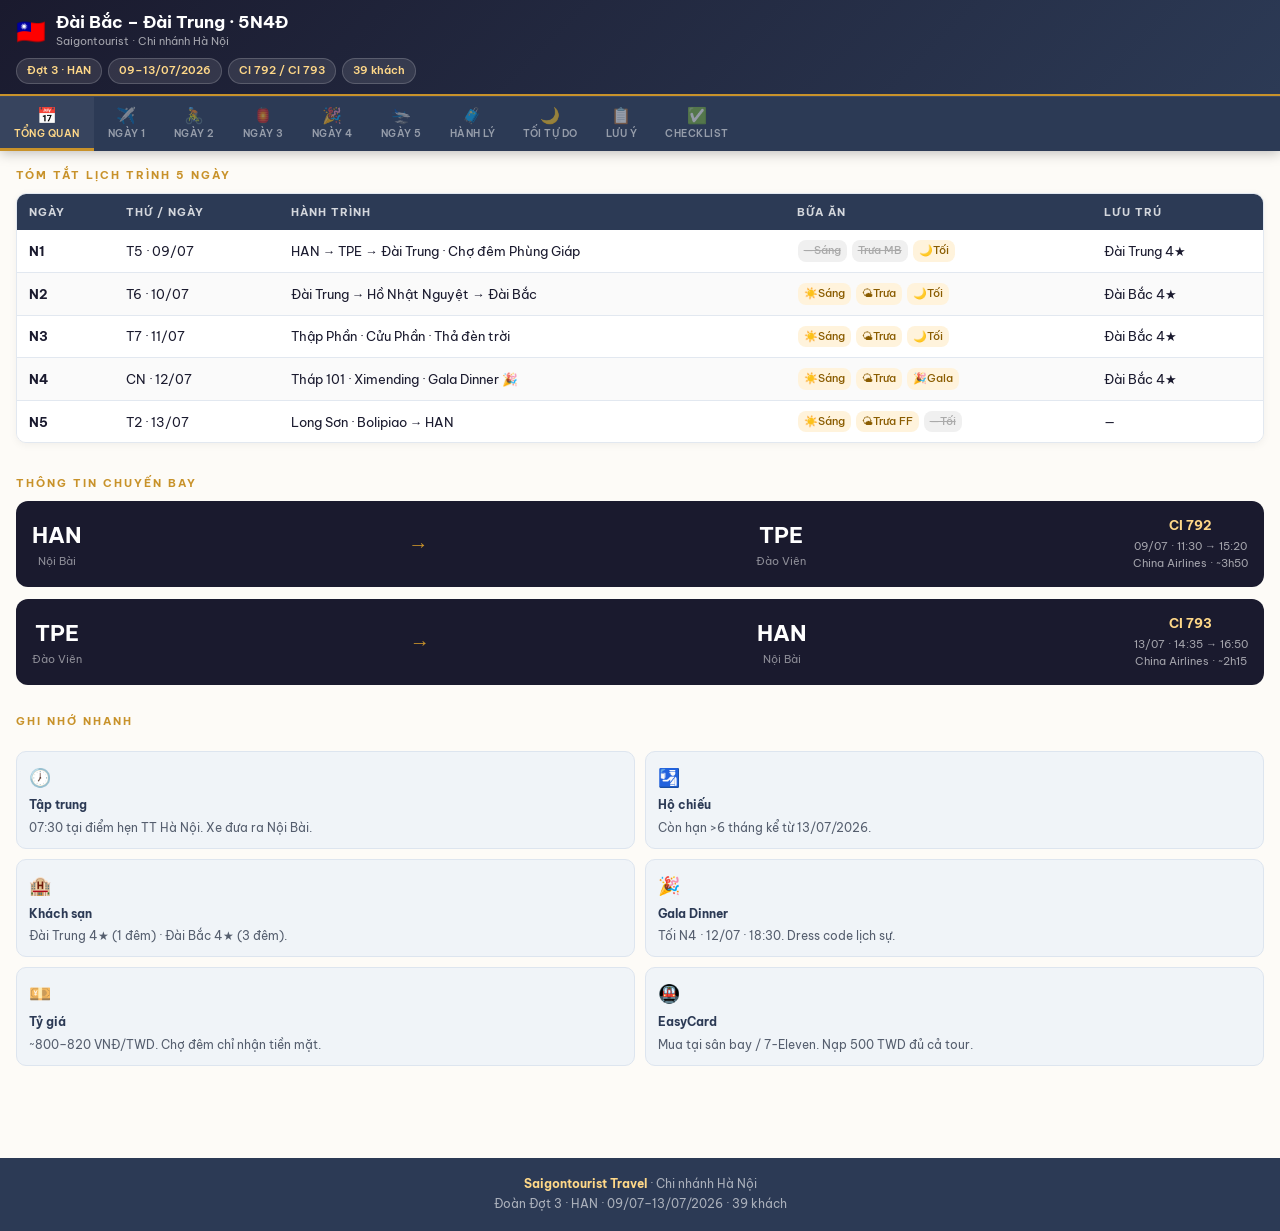
==== commit 935df6b5: "Update lich-trinh-danh-loan.html" ====
--- a/lich-trinh-danh-loan.html
+++ b/lich-trinh-danh-loan.html
@@ -4,6 +4,23 @@
 <meta charset="UTF-8">
 <meta name="viewport" content="width=device-width, initial-scale=1.0, maximum-scale=1.0">
 <title>Đài Loan 09–13/07/2026 · Đoàn HN Đợt 3</title>
+
+<!-- iOS PWA / Add to Home Screen -->
+<meta name="apple-mobile-web-app-capable" content="yes">
+<meta name="apple-mobile-web-app-status-bar-style" content="black-translucent">
+<meta name="apple-mobile-web-app-title" content="Đài Loan Đợt 3">
+<meta name="mobile-web-app-capable" content="yes">
+<meta name="theme-color" content="#2C3A55">
+
+<!-- Apple Touch Icon (inline SVG → data URI, no external file needed) -->
+<link rel="apple-touch-icon" href="data:image/svg+xml,%3Csvg xmlns='http://www.w3.org/2000/svg' viewBox='0 0 180 180'%3E%3Crect width='180' height='180' rx='40' fill='%232C3A55'/%3E%3Crect x='0' y='168' width='180' height='12' rx='0' fill='%23C8922A'/%3E%3Ctext x='90' y='100' font-size='90' text-anchor='middle' dominant-baseline='middle'%3E🇹🇼%3C/text%3E%3Ctext x='90' y='155' font-size='18' font-weight='700' text-anchor='middle' fill='%23FFD888' font-family='sans-serif'%3E09-13/07%3C/text%3E%3C/svg%3E">
+<!-- Fallback icon sizes -->
+<link rel="apple-touch-icon" sizes="152x152" href="data:image/svg+xml,%3Csvg xmlns='http://www.w3.org/2000/svg' viewBox='0 0 152 152'%3E%3Crect width='152' height='152' rx='34' fill='%232C3A55'/%3E%3Ctext x='76' y='82' font-size='76' text-anchor='middle' dominant-baseline='middle'%3E🇹🇼%3C/text%3E%3Ctext x='76' y='132' font-size='15' font-weight='700' text-anchor='middle' fill='%23FFD888' font-family='sans-serif'%3E09-13/07%3C/text%3E%3C/svg%3E">
+<link rel="apple-touch-icon" sizes="167x167" href="data:image/svg+xml,%3Csvg xmlns='http://www.w3.org/2000/svg' viewBox='0 0 167 167'%3E%3Crect width='167' height='167' rx='37' fill='%232C3A55'/%3E%3Ctext x='83' y='90' font-size='84' text-anchor='middle' dominant-baseline='middle'%3E🇹🇼%3C/text%3E%3Ctext x='83' y='145' font-size='16' font-weight='700' text-anchor='middle' fill='%23FFD888' font-family='sans-serif'%3E09-13/07%3C/text%3E%3C/svg%3E">
+<link rel="apple-touch-icon" sizes="180x180" href="data:image/svg+xml,%3Csvg xmlns='http://www.w3.org/2000/svg' viewBox='0 0 180 180'%3E%3Crect width='180' height='180' rx='40' fill='%232C3A55'/%3E%3Ctext x='90' y='96' font-size='90' text-anchor='middle' dominant-baseline='middle'%3E🇹🇼%3C/text%3E%3Ctext x='90' y='155' font-size='18' font-weight='700' text-anchor='middle' fill='%23FFD888' font-family='sans-serif'%3E09-13/07%3C/text%3E%3C/svg%3E">
+
+<!-- Favicon for desktop browsers -->
+<link rel="icon" type="image/svg+xml" href="data:image/svg+xml,%3Csvg xmlns='http://www.w3.org/2000/svg' viewBox='0 0 32 32'%3E%3Crect width='32' height='32' rx='6' fill='%232C3A55'/%3E%3Ctext x='16' y='22' font-size='20' text-anchor='middle'%3E🇹🇼%3C/text%3E%3C/svg%3E">
 <style>
 @import url('https://fonts.googleapis.com/css2?family=Be+Vietnam+Pro:wght@300;400;500;600;700&display=swap');
 
@@ -516,6 +533,77 @@
   .bag-split { grid-template-columns: 1fr; }
   .note-grid { grid-template-columns: 1fr; }
 }
+
+/* ══════════════════════════════
+   CHECKLIST
+══════════════════════════════ */
+.cl-progress-wrap {
+  margin: 12px 16px 4px;
+  background: var(--white);
+  border: 1px solid var(--line);
+  border-radius: 12px;
+  padding: 14px 16px;
+}
+.cl-progress-top {
+  display: flex; justify-content: space-between;
+  align-items: center; margin-bottom: 8px;
+}
+.cl-progress-label { font-size: 12px; font-weight: 700; color: var(--slate); }
+.cl-progress-pct   { font-size: 13px; font-weight: 700; color: var(--green); }
+.cl-bar-bg {
+  background: var(--line); border-radius: 10px; height: 8px; overflow: hidden;
+}
+.cl-bar-fill {
+  height: 100%; border-radius: 10px;
+  background: linear-gradient(90deg, #2E7D32, #66BB6A);
+  transition: width 0.4s ease;
+}
+.cl-section { margin: 0 16px 4px; }
+.cl-section-title {
+  font-size: 11px; font-weight: 700; letter-spacing: 1.5px;
+  text-transform: uppercase; color: var(--gold);
+  padding: 14px 0 8px; display: flex; align-items: center;
+  justify-content: space-between;
+}
+.cl-section-title .cl-count { font-size: 10px; color: var(--sub); font-weight: 500; letter-spacing: 0; text-transform: none; }
+.cl-item {
+  display: flex; align-items: flex-start; gap: 12px;
+  padding: 11px 14px; background: var(--white);
+  border: 1px solid var(--line); border-radius: 10px;
+  margin-bottom: 8px; cursor: pointer;
+  transition: background 0.15s, border-color 0.15s;
+  -webkit-tap-highlight-color: transparent;
+  user-select: none;
+}
+.cl-item.done { background: #F6FBF7; border-color: #C8E6C9; }
+.cl-item.done .cl-text { text-decoration: line-through; color: #AAA; }
+.cl-item.done .cl-sub  { color: #CCC; }
+.cl-checkbox {
+  width: 22px; height: 22px; border-radius: 6px;
+  border: 2px solid var(--line); flex-shrink: 0;
+  display: flex; align-items: center; justify-content: center;
+  font-size: 14px; transition: all 0.15s; margin-top: 1px;
+  background: var(--white);
+}
+.cl-item.done .cl-checkbox { background: #2E7D32; border-color: #2E7D32; }
+.cl-content { flex: 1; min-width: 0; }
+.cl-text { font-size: 13px; font-weight: 600; color: var(--slate); line-height: 1.3; }
+.cl-sub  { font-size: 11.5px; color: var(--sub); margin-top: 2px; line-height: 1.4; }
+.cl-tag  { display: inline-block; font-size: 10px; font-weight: 700; padding: 1px 7px; border-radius: 8px; margin-top: 4px; }
+.cl-tag-urgent { background: #FCE4EC; color: #C62828; }
+.cl-tag-doc    { background: #E3F2FD; color: #1565C0; }
+.cl-tag-pack   { background: #F3E5F5; color: #6A1B9A; }
+.cl-tag-money  { background: #FFF3E0; color: #E65100; }
+.cl-tag-health { background: #E8F5E9; color: #2E7D32; }
+.cl-reset-btn {
+  display: block; width: calc(100% - 32px); margin: 8px 16px 20px;
+  padding: 11px; background: transparent;
+  border: 1px solid var(--line); border-radius: 10px;
+  font-family: inherit; font-size: 12px; font-weight: 600;
+  color: var(--sub); cursor: pointer;
+}
+.cl-reset-btn:active { background: var(--mist); }
+
 </style>
 </head>
 <body>
@@ -575,6 +663,10 @@
     <button class="tab-btn" onclick="switchTab('notes')" id="tab-notes">
       <span class="tab-icon">📋</span>
       <span class="tab-label">Lưu ý</span>
+    </button>
+    <button class="tab-btn" onclick="switchTab('checklist')" id="tab-checklist">
+      <span class="tab-icon">✅</span>
+      <span class="tab-label">Checklist</span>
     </button>
   </div>
 </div>
@@ -1327,6 +1419,249 @@
   </div>
 </div>
 
+
+<!-- ═══════════════════════════════════════
+     TAB: CHECKLIST
+═══════════════════════════════════════ -->
+<div class="tab-panel" id="panel-checklist">
+
+  <!-- Progress bar -->
+  <div class="cl-progress-wrap">
+    <div class="cl-progress-top">
+      <span class="cl-progress-label">📝 Tiến độ chuẩn bị</span>
+      <span class="cl-progress-pct" id="cl-pct">0%</span>
+    </div>
+    <div class="cl-bar-bg"><div class="cl-bar-fill" id="cl-bar" style="width:0%"></div></div>
+  </div>
+
+  <!-- Nhóm 1: Giấy tờ -->
+  <div class="cl-section">
+    <div class="cl-section-title">📄 Giấy tờ & Thủ tục <span class="cl-count" id="cnt-doc"></span></div>
+    <div class="cl-item" onclick="toggleItem(this)" data-id="doc1">
+      <div class="cl-checkbox">✓</div>
+      <div class="cl-content">
+        <div class="cl-text">Kiểm tra hộ chiếu còn hạn &gt;6 tháng</div>
+        <div class="cl-sub">Hạn tối thiểu: 13/01/2027. Kiểm tra ngay hôm nay.</div>
+        <span class="cl-tag cl-tag-urgent">🔴 Ưu tiên cao</span>
+      </div>
+    </div>
+    <div class="cl-item" onclick="toggleItem(this)" data-id="doc2">
+      <div class="cl-checkbox">✓</div>
+      <div class="cl-content">
+        <div class="cl-text">Photo copy hộ chiếu (2–3 bản)</div>
+        <div class="cl-sub">Lưu 1 bản riêng biệt với hộ chiếu thật. Gửi bản scan vào email.</div>
+        <span class="cl-tag cl-tag-doc">📘 Giấy tờ</span>
+      </div>
+    </div>
+    <div class="cl-item" onclick="toggleItem(this)" data-id="doc3">
+      <div class="cl-checkbox">✓</div>
+      <div class="cl-content">
+        <div class="cl-text">Nếu đã phẫu thuật thẩm mỹ mặt: đổi hộ chiếu mới</div>
+        <div class="cl-sub">Nâng mũi, cắt mí... bắt buộc đổi hộ chiếu trước tour.</div>
+        <span class="cl-tag cl-tag-urgent">🔴 Bắt buộc nếu có</span>
+      </div>
+    </div>
+    <div class="cl-item" onclick="toggleItem(this)" data-id="doc4">
+      <div class="cl-checkbox">✓</div>
+      <div class="cl-content">
+        <div class="cl-text">Kiểm tra nghĩa vụ thuế trước xuất cảnh</div>
+        <div class="cl-sub">Chủ DN / hộ KD: dùng app Etax Mobile kiểm tra. Hoàn thành thuế trước, chờ 45 ngày.</div>
+        <span class="cl-tag cl-tag-urgent">🔴 Chủ DN / hộ KD</span>
+      </div>
+    </div>
+    <div class="cl-item" onclick="toggleItem(this)" data-id="doc5">
+      <div class="cl-checkbox">✓</div>
+      <div class="cl-content">
+        <div class="cl-text">Lưu số HDV địa phương vào điện thoại</div>
+        <div class="cl-sub">Liên hệ Saigontourist lấy số trước khi đi: 0987.555.588 (Mr. Cường).</div>
+        <span class="cl-tag cl-tag-doc">📘 Liên lạc</span>
+      </div>
+    </div>
+  </div>
+
+  <!-- Nhóm 2: Tài chính -->
+  <div class="cl-section">
+    <div class="cl-section-title">💰 Tài chính & Thanh toán <span class="cl-count" id="cnt-money"></span></div>
+    <div class="cl-item" onclick="toggleItem(this)" data-id="mon1">
+      <div class="cl-checkbox">✓</div>
+      <div class="cl-content">
+        <div class="cl-text">Đổi tiền Đài tệ (TWD) trước khi đi</div>
+        <div class="cl-sub">Tỷ giá ~800–820 VNĐ/TWD. Đổi tại ngân hàng hoặc sân bay Đào Viên. Chợ đêm chỉ nhận tiền mặt.</div>
+        <span class="cl-tag cl-tag-money">💳 Tài chính</span>
+      </div>
+    </div>
+    <div class="cl-item" onclick="toggleItem(this)" data-id="mon2">
+      <div class="cl-checkbox">✓</div>
+      <div class="cl-content">
+        <div class="cl-text">Kích hoạt thẻ quốc tế (Visa / Mastercard)</div>
+        <div class="cl-sub">Đảm bảo thẻ đang hoạt động thanh toán quốc tế. Kiểm tra hạn mức.</div>
+        <span class="cl-tag cl-tag-money">💳 Tài chính</span>
+      </div>
+    </div>
+    <div class="cl-item" onclick="toggleItem(this)" data-id="mon3">
+      <div class="cl-checkbox">✓</div>
+      <div class="cl-content">
+        <div class="cl-text">Dự kiến ngân sách chi tiêu tự túc</div>
+        <div class="cl-sub">Ăn vặt: ~200–400 TWD/ngày. Mua sắm: tùy. Vé tầng 89 tháp 101: ~600 TWD. EasyCard: 500 TWD.</div>
+        <span class="cl-tag cl-tag-money">💳 Ngân sách</span>
+      </div>
+    </div>
+    <div class="cl-item" onclick="toggleItem(this)" data-id="mon4">
+      <div class="cl-checkbox">✓</div>
+      <div class="cl-content">
+        <div class="cl-text">Thông báo cho ngân hàng về chuyến đi nước ngoài</div>
+        <div class="cl-sub">Tránh bị khóa thẻ khi quẹt tại Đài Loan. Gọi hotline ngân hàng trước 3–5 ngày.</div>
+        <span class="cl-tag cl-tag-money">💳 Tài chính</span>
+      </div>
+    </div>
+  </div>
+
+  <!-- Nhóm 3: Hành lý -->
+  <div class="cl-section">
+    <div class="cl-section-title">🧳 Đóng gói hành lý <span class="cl-count" id="cnt-pack"></span></div>
+    <div class="cl-item" onclick="toggleItem(this)" data-id="pack1">
+      <div class="cl-checkbox">✓</div>
+      <div class="cl-content">
+        <div class="cl-text">Cân vali ký gửi ≤ 23kg</div>
+        <div class="cl-sub">Mang cân hành lý mini theo để cân lại khi mua sắm về.</div>
+        <span class="cl-tag cl-tag-pack">🧳 Hành lý</span>
+      </div>
+    </div>
+    <div class="cl-item" onclick="toggleItem(this)" data-id="pack2">
+      <div class="cl-checkbox">✓</div>
+      <div class="cl-content">
+        <div class="cl-text">Pin dự phòng để trong xách tay (KHÔNG ký gửi)</div>
+        <div class="cl-sub">Quy định hàng không bắt buộc. Pin lithium rời = xách tay, không được ký gửi.</div>
+        <span class="cl-tag cl-tag-urgent">🔴 Bắt buộc</span>
+      </div>
+    </div>
+    <div class="cl-item" onclick="toggleItem(this)" data-id="pack3">
+      <div class="cl-checkbox">✓</div>
+      <div class="cl-content">
+        <div class="cl-text">Chất lỏng xách tay: mỗi chai ≤ 100ml, bỏ túi zip</div>
+        <div class="cl-sub">Kem dưỡng, sữa rửa mặt, dầu gội... mỗi chai ≤ 100ml. 1 túi zip 1 lít/người.</div>
+        <span class="cl-tag cl-tag-pack">🧳 Hành lý</span>
+      </div>
+    </div>
+    <div class="cl-item" onclick="toggleItem(this)" data-id="pack4">
+      <div class="cl-checkbox">✓</div>
+      <div class="cl-content">
+        <div class="cl-text">Chuẩn bị quần áo Gala Dinner (N4 – 12/07)</div>
+        <div class="cl-sub">Dress code: lịch sự, sang trọng. Mang ít nhất 1 bộ dự phòng.</div>
+        <span class="cl-tag cl-tag-pack">🎉 Gala</span>
+      </div>
+    </div>
+    <div class="cl-item" onclick="toggleItem(this)" data-id="pack5">
+      <div class="cl-checkbox">✓</div>
+      <div class="cl-content">
+        <div class="cl-text">Giày đi bộ thoải mái</div>
+        <div class="cl-sub">Lịch trình đi bộ nhiều (Cửu Phần có nhiều bậc thang). Tránh giày cao gót.</div>
+        <span class="cl-tag cl-tag-pack">🧳 Hành lý</span>
+      </div>
+    </div>
+    <div class="cl-item" onclick="toggleItem(this)" data-id="pack6">
+      <div class="cl-checkbox">✓</div>
+      <div class="cl-content">
+        <div class="cl-text">Mang kem chống nắng SPF 50+</div>
+        <div class="cl-sub">Tháng 7 nắng nóng tại Đài Loan. Đạp xe Hồ Nhật Nguyệt = tiếp xúc nắng nhiều.</div>
+        <span class="cl-tag cl-tag-health">🌿 Sức khỏe</span>
+      </div>
+    </div>
+    <div class="cl-item" onclick="toggleItem(this)" data-id="pack7">
+      <div class="cl-checkbox">✓</div>
+      <div class="cl-content">
+        <div class="cl-text">Adapter phích cắm (Đài Loan dùng ổ Type A – 110V)</div>
+        <div class="cl-sub">Đài Loan dùng 110V / 60Hz. Sạc điện thoại Việt Nam thường ổn nhưng nên mang adapter đề phòng.</div>
+        <span class="cl-tag cl-tag-pack">🧳 Thiết bị</span>
+      </div>
+    </div>
+    <div class="cl-item" onclick="toggleItem(this)" data-id="pack8">
+      <div class="cl-checkbox">✓</div>
+      <div class="cl-content">
+        <div class="cl-text">Mua SIM data hoặc đặt Pocket WiFi trước</div>
+        <div class="cl-sub">Lấy tại sân bay Đào Viên ngay khi đến. Cần có mạng để dùng Google Maps, dịch tiếng Hoa.</div>
+        <span class="cl-tag cl-tag-pack">📱 Liên lạc</span>
+      </div>
+    </div>
+  </div>
+
+  <!-- Nhóm 4: Sức khỏe -->
+  <div class="cl-section">
+    <div class="cl-section-title">🏥 Sức khỏe & Bảo hiểm <span class="cl-count" id="cnt-health"></span></div>
+    <div class="cl-item" onclick="toggleItem(this)" data-id="hlt1">
+      <div class="cl-checkbox">✓</div>
+      <div class="cl-content">
+        <div class="cl-text">Mang thuốc cá nhân đủ dùng 5 ngày + dự phòng</div>
+        <div class="cl-sub">Thuốc huyết áp, tiểu đường, tim mạch... Để trong xách tay. Mang toa thuốc bản dịch tiếng Anh nếu có.</div>
+        <span class="cl-tag cl-tag-health">🌿 Sức khỏe</span>
+      </div>
+    </div>
+    <div class="cl-item" onclick="toggleItem(this)" data-id="hlt2">
+      <div class="cl-checkbox">✓</div>
+      <div class="cl-content">
+        <div class="cl-text">Chuẩn bị thuốc thông dụng</div>
+        <div class="cl-sub">Hạ sốt, tiêu chảy, say tàu xe, thuốc dị ứng, băng cá nhân, dầu gió.</div>
+        <span class="cl-tag cl-tag-health">🌿 Sức khỏe</span>
+      </div>
+    </div>
+    <div class="cl-item" onclick="toggleItem(this)" data-id="hlt3">
+      <div class="cl-checkbox">✓</div>
+      <div class="cl-content">
+        <div class="cl-text">Xác nhận bảo hiểm du lịch được tặng kèm</div>
+        <div class="cl-sub">Tối đa 1,2 tỷ VNĐ/người/vụ. Chỉ áp dụng đi về đúng lịch. Lưu giấy bảo hiểm theo người.</div>
+        <span class="cl-tag cl-tag-health">🛡 Bảo hiểm</span>
+      </div>
+    </div>
+    <div class="cl-item" onclick="toggleItem(this)" data-id="hlt4">
+      <div class="cl-checkbox">✓</div>
+      <div class="cl-content">
+        <div class="cl-text">Khách ≥70 tuổi: đóng phí bảo hiểm cao cấp</div>
+        <div class="cl-sub">Liên hệ Saigontourist để đóng thêm. Khách ≥75 tuổi cần giấy xác nhận sức khỏe của bác sĩ.</div>
+        <span class="cl-tag cl-tag-health">🛡 Người cao tuổi</span>
+      </div>
+    </div>
+  </div>
+
+  <!-- Nhóm 5: Ngày khởi hành -->
+  <div class="cl-section">
+    <div class="cl-section-title">🛫 Ngày khởi hành – 09/07 <span class="cl-count" id="cnt-depart"></span></div>
+    <div class="cl-item" onclick="toggleItem(this)" data-id="dep1">
+      <div class="cl-checkbox">✓</div>
+      <div class="cl-content">
+        <div class="cl-text">Có mặt điểm hẹn lúc 07:30</div>
+        <div class="cl-sub">Điểm hẹn trung tâm Hà Nội. HDV Saigontourist đón, xe đưa ra Nội Bài.</div>
+        <span class="cl-tag cl-tag-urgent">🔴 Ngày đi</span>
+      </div>
+    </div>
+    <div class="cl-item" onclick="toggleItem(this)" data-id="dep2">
+      <div class="cl-checkbox">✓</div>
+      <div class="cl-content">
+        <div class="cl-text">Kiểm tra lại toàn bộ hành lý trước khi ra khỏi nhà</div>
+        <div class="cl-sub">Passport ✓ · Tiền ✓ · Thẻ NH ✓ · Điện thoại ✓ · Sạc ✓ · Pin dự phòng (xách tay) ✓</div>
+        <span class="cl-tag cl-tag-urgent">🔴 Ngày đi</span>
+      </div>
+    </div>
+    <div class="cl-item" onclick="toggleItem(this)" data-id="dep3">
+      <div class="cl-checkbox">✓</div>
+      <div class="cl-content">
+        <div class="cl-text">Mua EasyCard tại sân bay Đào Viên khi đến</div>
+        <div class="cl-sub">Mua ngay sau nhập cảnh tại 7-Eleven trong sân bay. Nạp 500 TWD đủ dùng cả tour.</div>
+        <span class="cl-tag cl-tag-doc">📘 Tại Đài Loan</span>
+      </div>
+    </div>
+    <div class="cl-item" onclick="toggleItem(this)" data-id="dep4">
+      <div class="cl-checkbox">✓</div>
+      <div class="cl-content">
+        <div class="cl-text">Giữ lại hóa đơn mua sắm để hoàn thuế VAT</div>
+        <div class="cl-sub">Làm thủ tục hoàn thuế tại sân bay Đào Viên trước cổng an ninh vào ngày về (13/07).</div>
+        <span class="cl-tag cl-tag-money">💳 Ngày về</span>
+      </div>
+    </div>
+  </div>
+
+  <button class="cl-reset-btn" onclick="resetChecklist()">↺ Đặt lại toàn bộ checklist</button>
+</div>
+
 <!-- FOOTER -->
 <div class="app-footer">
   <strong>Saigontourist Travel</strong> · Chi nhánh Hà Nội<br>
@@ -1334,22 +1669,95 @@
 </div>
 
 <script>
+// ─── TAB NAVIGATION ───
 function switchTab(id) {
-  // Deactivate all panels & tabs
   document.querySelectorAll('.tab-panel').forEach(p => p.classList.remove('active'));
   document.querySelectorAll('.tab-btn').forEach(b => b.classList.remove('active'));
-
-  // Activate selected
   document.getElementById('panel-' + id).classList.add('active');
   document.getElementById('tab-' + id).classList.add('active');
-
-  // Scroll tab button into view
   const btn = document.getElementById('tab-' + id);
   btn.scrollIntoView({ behavior: 'smooth', block: 'nearest', inline: 'center' });
-
-  // Scroll page to top
   window.scrollTo({ top: 0, behavior: 'smooth' });
 }
+
+// ─── CHECKLIST (localStorage) ───
+const STORAGE_KEY = 'dailan_checklist_v1';
+
+const GROUPS = {
+  doc:    ['doc1','doc2','doc3','doc4','doc5'],
+  money:  ['mon1','mon2','mon3','mon4'],
+  pack:   ['pack1','pack2','pack3','pack4','pack5','pack6','pack7','pack8'],
+  health: ['hlt1','hlt2','hlt3','hlt4'],
+  depart: ['dep1','dep2','dep3','dep4']
+};
+
+function loadState() {
+  try {
+    return JSON.parse(localStorage.getItem(STORAGE_KEY) || '{}');
+  } catch(e) { return {}; }
+}
+
+function saveState(state) {
+  try { localStorage.setItem(STORAGE_KEY, JSON.stringify(state)); } catch(e) {}
+}
+
+function toggleItem(el) {
+  const id = el.dataset.id;
+  const state = loadState();
+  state[id] = !state[id];
+  saveState(state);
+  applyItem(el, state[id]);
+  updateProgress(state);
+  updateGroupCounts(state);
+}
+
+function applyItem(el, done) {
+  if (done) {
+    el.classList.add('done');
+    el.querySelector('.cl-checkbox').textContent = '✓';
+  } else {
+    el.classList.remove('done');
+    el.querySelector('.cl-checkbox').textContent = '✓';
+  }
+}
+
+function updateProgress(state) {
+  const all = Object.values(GROUPS).flat();
+  const done = all.filter(id => state[id]).length;
+  const pct = Math.round((done / all.length) * 100);
+  const bar = document.getElementById('cl-bar');
+  const pctEl = document.getElementById('cl-pct');
+  if (bar) bar.style.width = pct + '%';
+  if (pctEl) pctEl.textContent = pct + '% (' + done + '/' + all.length + ')';
+}
+
+function updateGroupCounts(state) {
+  const map = { doc: 'cnt-doc', money: 'cnt-money', pack: 'cnt-pack', health: 'cnt-health', depart: 'cnt-depart' };
+  for (const [grp, ids] of Object.entries(GROUPS)) {
+    const done = ids.filter(id => state[id]).length;
+    const el = document.getElementById(map[grp]);
+    if (el) el.textContent = done + '/' + ids.length;
+  }
+}
+
+function resetChecklist() {
+  if (!confirm('Đặt lại toàn bộ checklist?')) return;
+  saveState({});
+  initChecklist();
+}
+
+function initChecklist() {
+  const state = loadState();
+  document.querySelectorAll('.cl-item').forEach(el => {
+    const id = el.dataset.id;
+    if (id) applyItem(el, !!state[id]);
+  });
+  updateProgress(state);
+  updateGroupCounts(state);
+}
+
+// Init on load
+document.addEventListener('DOMContentLoaded', initChecklist);
 </script>
 </body>
 </html>
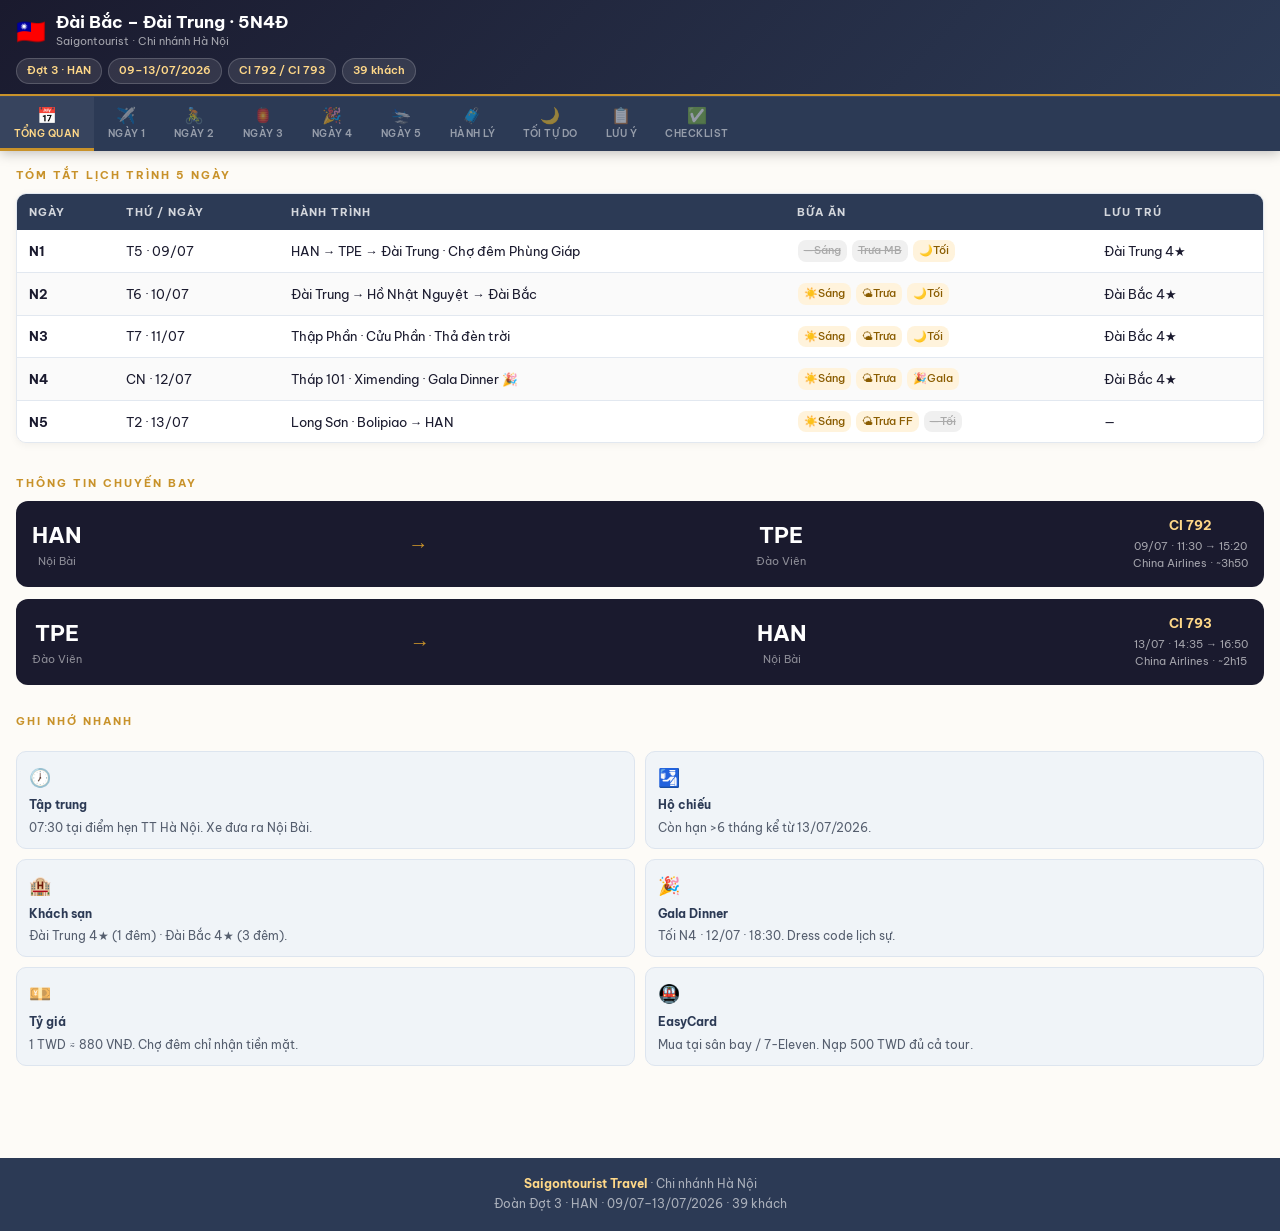
==== commit 19b7d0c0: "Update itinerary details and contact information" ====
--- a/lich-trinh-danh-loan.html
+++ b/lich-trinh-danh-loan.html
@@ -815,7 +815,7 @@
     <div class="note-tile">
       <div class="note-tile-icon">💴</div>
       <div class="note-tile-title">Tỷ giá</div>
-      <div class="note-tile-body">~800–820 VNĐ/TWD. Chợ đêm chỉ nhận tiền mặt.</div>
+      <div class="note-tile-body">1 TWD ≈ 880 VNĐ. Chợ đêm chỉ nhận tiền mặt.</div>
     </div>
     <div class="note-tile">
       <div class="note-tile-icon">🚇</div>
@@ -842,16 +842,23 @@
       <div class="tl-item">
         <div class="tl-left"><div class="tl-time">07:30</div><div class="tl-dot"></div><div class="tl-line"></div></div>
         <div class="tl-body">
-          <div class="tl-title">Tập trung điểm hẹn TT Hà Nội</div>
-          <div class="tl-desc">HDV Saigontourist đón đoàn. Xe đưa ra Sân bay Nội Bài, làm thủ tục check-in CI 792.</div>
+          <div class="tl-title">Tập trung: 22 Láng Hạ, Hà Nội</div>
+          <div class="tl-desc">HDV <b>Trung Hiếu</b> (0789 194 555) &amp; xe BTC <b>Lê Thị Kiều Trinh</b> (0988 352 853) đón đoàn. Xe đưa ra Sân bay Nội Bài.</div>
           <div class="tl-tags"><span class="tag tag-note">⚠ Passport còn hạn &gt;6 tháng</span></div>
         </div>
       </div>
       <div class="tl-item">
         <div class="tl-left"><div class="tl-time">11:30</div><div class="tl-dot"></div><div class="tl-line"></div></div>
         <div class="tl-body">
+          <div class="tl-title">08:30 · Tập trung Cột J, Tầng 2 Ga Quốc Tế T2 – Nội Bài</div>
+          <div class="tl-desc">Làm thủ tục check-in CI 792. Phó xe <b>Ngô Thị Quỳnh Trang</b> (0918 330 555) hỗ trợ tại sân bay.</div>
+        </div>
+      </div>
+      <div class="tl-item">
+        <div class="tl-left"><div class="tl-time">11:30</div><div class="tl-dot"></div><div class="tl-line"></div></div>
+        <div class="tl-body">
           <div class="tl-title">Bay HAN → TPE</div>
-          <div class="tl-desc">China Airlines CI 792 · ~3h50. Ăn trưa trên máy bay.</div>
+          <div class="tl-desc">China Airlines CI 792 · ~2h50. Ăn trưa trên máy bay.</div>
           <div class="tl-tags"><span class="tag tag-incl">✔ Trưa trên máy bay</span></div>
         </div>
       </div>
@@ -859,8 +866,8 @@
         <div class="tl-left"><div class="tl-time">15:20</div><div class="tl-dot"></div><div class="tl-line"></div></div>
         <div class="tl-body">
           <div class="tl-title">Hạ cánh Sân bay Đào Viên</div>
-          <div class="tl-desc">Nhập cảnh. HDV địa phương đón, xe về Đài Trung (~135km · ~2 tiếng). Dùng đồ ăn nhẹ trên xe.</div>
-          <div class="tl-tags"><span class="tag tag-incl">✔ Đồ ăn nhẹ trên xe</span></div>
+          <div class="tl-desc">Nhập cảnh. HDV Đài Loan <b>Chau Tu Van 周子雲</b> (+886 0939-938-936) đứng xe đón. Nhập chung đoàn 2.4 Đà Nẵng. Xe về Đài Trung (~135km · ~2 tiếng). Dùng đồ ăn nhẹ trên xe.</div>
+          <div class="tl-tags"><span class="tag tag-incl">✔ Đồ ăn nhẹ trên xe</span><span class="tag tag-note">⚠ Nhập chung đoàn 2.4 Đà Nẵng tại đây</span></div>
         </div>
       </div>
       <div class="tl-item">
@@ -882,7 +889,7 @@
         <div class="tl-left"><div class="tl-time">21:00</div><div class="tl-dot"></div><div class="tl-line"></div></div>
         <div class="tl-body">
           <div class="tl-title">Nhận phòng &amp; nghỉ ngơi</div>
-          <div class="tl-tags"><span class="tag tag-hotel">🏨 Đài Trung 4★</span></div>
+          <div class="tl-tags"><span class="tag tag-hotel">🏨 Gogo Hotel – Đài Trung · 138 Sichuan Rd, Xitun · +886 4 2369 3399</span></div>
         </div>
       </div>
     </div>
@@ -958,7 +965,7 @@
         <div class="tl-left"><div class="tl-time">19:00</div><div class="tl-dot"></div><div class="tl-line"></div></div>
         <div class="tl-body">
           <div class="tl-title">Di chuyển về Đài Bắc (~2 tiếng)</div>
-          <div class="tl-tags"><span class="tag tag-hotel">🏨 Đài Bắc 4★ (3 đêm)</span></div>
+          <div class="tl-tags"><span class="tag tag-hotel">🏨 Aloft Taipei Beitou (Marriott) – No.1 Lane 300, Daye Rd · +886-2-77011888</span></div>
         </div>
       </div>
     </div>
@@ -1098,8 +1105,8 @@
       <div class="tl-item">
         <div class="tl-left"><div class="tl-time">18:30</div><div class="tl-dot"></div><div class="tl-line"></div></div>
         <div class="tl-body">
-          <div class="tl-title">🎉 GALA DINNER – Tiệc tri ân đoàn</div>
-          <div class="tl-desc">Tiệc Gala riêng Đợt 3 Hà Nội. Ẩm thực cao cấp, giao lưu kỷ niệm.</div>
+          <div class="tl-title">🎉 GALA DINNER – Nhà hàng Dazhi Denwell</div>
+          <div class="tl-desc">Tiệc Gala riêng Đợt 3 Hà Nội tại nhà hàng <b>Dazhi Denwell</b>. Ẩm thực cao cấp, giao lưu kỷ niệm.</div>
           <div class="tl-tags">
             <span class="tag tag-incl">✔ Bao gồm trong tour</span>
             <span class="tag tag-note">⚠ Dress code: lịch sự, sang trọng</span>
@@ -1341,7 +1348,7 @@
     <div class="note-tile">
       <div class="note-tile-icon">💴</div>
       <div class="note-tile-title">Tiền mặt</div>
-      <div class="note-tile-body">~800–820 VNĐ/TWD. Chợ đêm chỉ nhận tiền mặt. Đổi trước ở VN hoặc sân bay Đào Viên.</div>
+      <div class="note-tile-body">1 TWD ≈ 880 VNĐ. Chợ đêm chỉ nhận tiền mặt. Đổi trước ở VN hoặc sân bay Đào Viên.</div>
     </div>
     <div class="note-tile">
       <div class="note-tile-icon">🛡</div>
@@ -1396,25 +1403,106 @@
   </div>
 
   <!-- Contact -->
+  <div class="sec-title">📞 Liên hệ khẩn – Trong chuyến đi</div>
+  <div class="info-card">
+    <div class="info-card-body">
+      <div class="info-row"><span class="label">🇻🇳 HDV VN</span><span class="val"><b>Trung Hiếu</b> · 0789 194 555</span></div>
+      <div class="info-row"><span class="label">🇹🇼 HDV Đài Loan</span><span class="val"><b>Chau Tu Van 周子雲</b> · +886 0939-938-936</span></div>
+      <div class="info-row"><span class="label">🚌 Trưởng xe</span><span class="val"><b>Lê Thị Kiều Trinh</b> · 0988 352 853</span></div>
+      <div class="info-row"><span class="label">🚌 Phó xe</span><span class="val"><b>Ngô Thị Quỳnh Trang</b> · 0918 330 555</span></div>
+      <div class="info-row"><span class="label">🏨 KS Đài Trung</span><span class="val">Gogo Hotel · +886 4 2369 3399</span></div>
+      <div class="info-row"><span class="label">🏨 KS Đài Bắc</span><span class="val">Aloft Taipei Beitou · +886-2-77011888</span></div>
+      <div class="info-row"><span class="label">📱 SGT Hotline</span><span class="val">0987.555.588 (Mr. Cường)</span></div>
+    </div>
+  </div>
+
+  <div class="sec-title">🏨 Lưu ý khách sạn</div>
+  <div class="note-grid">
+    <div class="note-tile">
+      <div class="note-tile-icon">🪥</div>
+      <div class="note-tile-title">Go Green – Không có đồ 1 lần</div>
+      <div class="note-tile-body">KS Đài Loan không cung cấp bàn chải, kem đánh răng, dép phòng. Tự chuẩn bị mang theo.</div>
+    </div>
+    <div class="note-tile">
+      <div class="note-tile-icon">🔒</div>
+      <div class="note-tile-title">An ninh phòng</div>
+      <div class="note-tile-body">Chốt cửa khi ngủ. Tiền &amp; nữ trang gửi két sắt lễ tân (mất phí). KS không chịu trách nhiệm mất mát.</div>
+    </div>
+    <div class="note-tile">
+      <div class="note-tile-icon">🧺</div>
+      <div class="note-tile-title">Cẩn thận sọt giặt</div>
+      <div class="note-tile-body">Không để quần áo vào sọt đồ bẩn – KS sẽ tự mang đi giặt và tính phí.</div>
+    </div>
+    <div class="note-tile">
+      <div class="note-tile-icon">🚭</div>
+      <div class="note-tile-title">Cấm hút thuốc</div>
+      <div class="note-tile-body">Toàn bộ KS cấm hút thuốc. Vi phạm bị phạt rất cao. Check-in/out: nhận 15:00 – trả 11:00.</div>
+    </div>
+    <div class="note-tile">
+      <div class="note-tile-icon">🍱</div>
+      <div class="note-tile-title">Bữa sáng đơn giản</div>
+      <div class="note-tile-body">Bữa sáng KS Đài Loan đơn giản, ít phong phú hơn VN. Minibar trong tủ lạnh tính phí, nước/trà/cà phê ngoài miễn phí.</div>
+    </div>
+    <div class="note-tile">
+      <div class="note-tile-icon">🔧</div>
+      <div class="note-tile-title">Kiểm tra phòng khi nhận</div>
+      <div class="note-tile-body">Nhận phòng xong kiểm tra ngay. Hỏng/thiếu báo HDV liền – trả phòng muộn bị tính phí bồi thường.</div>
+    </div>
+  </div>
+
+  <div class="sec-title">🚫 Hải quan Đài Loan – Tuyệt đối không mang vào</div>
+  <div class="info-card">
+    <div class="info-card-body">
+      <div class="info-row"><span class="label">❌ Thực phẩm tươi</span><span class="val">Thủy hải sản, thịt, trứng, sữa, phomai, bơ, rau củ, quả có hạt, hạt giống</span></div>
+      <div class="info-row"><span class="label">❌ Chế biến từ thịt</span><span class="val">Ruốc, thịt khô, xúc xích, mỳ tôm, bánh nhân thịt</span></div>
+      <div class="info-row"><span class="label">❌ Trái cây</span><span class="val">Tất cả loại tươi và khô dưới mọi hình thức</span></div>
+      <div class="info-row" style="background:#FCE4EC; border-radius:6px; padding:6px 8px;"><span class="label" style="color:#C62828;">⚠ Mức phạt</span><span class="val" style="color:#C62828; font-weight:700;">200.000 TWD (~156 triệu VNĐ) + có thể bị cấm nhập cảnh</span></div>
+      <div class="info-row" style="margin-top:8px;"><span class="label">✅ Được phép</span><span class="val">Muối vừng, mỳ gói không nhân thịt. Rượu (≥20t): 1,5L trên 22° hoặc 2L dưới 22°. Thuốc lá: 400 điếu. Hàng hóa &lt;300 USD.</span></div>
+      <div class="info-row"><span class="label">📷 Lưu ý</span><span class="val">Không quay phim, chụp ảnh tại khu vực hải quan Việt Nam và Đài Loan</span></div>
+    </div>
+  </div>
+
+  <div class="sec-title">💡 Thông tin chung Đài Loan</div>
+  <div class="note-grid">
+    <div class="note-tile">
+      <div class="note-tile-icon">🕐</div>
+      <div class="note-tile-title">Múi giờ</div>
+      <div class="note-tile-body">GMT +8, <b>nhanh hơn VN 1 tiếng</b>. Nhớ chỉnh giờ điện thoại khi hạ cánh.</div>
+    </div>
+    <div class="note-tile">
+      <div class="note-tile-icon">🌡</div>
+      <div class="note-tile-title">Thời tiết tháng 7</div>
+      <div class="note-tile-body">Mùa hè, nắng nóng, nhiều mây. Nhiệt độ <b>27°C (đêm) / 28°C (ngày)</b>. Thi thoảng mưa rào.</div>
+    </div>
+    <div class="note-tile">
+      <div class="note-tile-icon">🔌</div>
+      <div class="note-tile-title">Điện – Ổ cắm</div>
+      <div class="note-tile-body"><b>110V</b>, ổ 2 chấu dẹt (Type A). <b>BTC đã tặng adapter</b> – không cần mua thêm.</div>
+    </div>
+    <div class="note-tile">
+      <div class="note-tile-icon">💴</div>
+      <div class="note-tile-title">Tiền tệ TWD</div>
+      <div class="note-tile-body">1 TWD ≈ <b>880 VNĐ</b>. Tiền xu: 1/5/10/50 TWD. Tiền giấy: 100/500/1000/2000 TWD.</div>
+    </div>
+    <div class="note-tile">
+      <div class="note-tile-icon">🛒</div>
+      <div class="note-tile-title">Mua sắm</div>
+      <div class="note-tile-body">Chợ, phố: tiền mặt, có thể mặc cả. Giữ hóa đơn (hải quan yêu cầu). Không đổi/trả sau khi về VN.</div>
+    </div>
+    <div class="note-tile">
+      <div class="note-tile-icon">💰</div>
+      <div class="note-tile-title">Hạn mức mang tiền</div>
+      <div class="note-tile-body">Được mang tối đa <b>150.000 TWD</b> hoặc ngoại tệ tương đương <b>5.000 USD</b> + 15 triệu VNĐ khi xuất cảnh.</div>
+    </div>
+  </div>
+
   <div class="sec-title">Liên hệ Saigontourist</div>
   <div class="info-card">
     <div class="info-card-body">
-      <div class="info-row">
-        <span class="label">📍 Q. Hoàn Kiếm</span>
-        <span class="val">55B Phan Chu Trinh, P. Cửa Nam, Hà Nội</span>
-      </div>
-      <div class="info-row">
-        <span class="label">📍 Q. Tây Hồ</span>
-        <span class="val">Tầng 11, Tòa HCMCC, 249A Thụy Khuê, Hà Nội</span>
-      </div>
-      <div class="info-row">
-        <span class="label">📞 Điện thoại</span>
-        <span class="val">024.38 250 923 (Ext: 555)</span>
-      </div>
-      <div class="info-row">
-        <span class="label">📱 Hotline</span>
-        <span class="val"><b>0987.555.588</b> (Mr. Cường)</span>
-      </div>
+      <div class="info-row"><span class="label">📍 Q. Hoàn Kiếm</span><span class="val">55B Phan Chu Trinh, P. Cửa Nam, Hà Nội</span></div>
+      <div class="info-row"><span class="label">📍 Q. Tây Hồ</span><span class="val">Tầng 11, Tòa HCMCC, 249A Thụy Khuê, Hà Nội</span></div>
+      <div class="info-row"><span class="label">📞 Điện thoại</span><span class="val">024.38 250 923 (Ext: 555)</span></div>
+      <div class="info-row"><span class="label">📱 Hotline</span><span class="val"><b>0987.555.588</b> (Mr. Cường)</span></div>
     </div>
   </div>
 </div>
@@ -1541,6 +1629,14 @@
         <div class="cl-text">Chất lỏng xách tay: mỗi chai ≤ 100ml, bỏ túi zip</div>
         <div class="cl-sub">Kem dưỡng, sữa rửa mặt, dầu gội... mỗi chai ≤ 100ml. 1 túi zip 1 lít/người.</div>
         <span class="cl-tag cl-tag-pack">🧳 Hành lý</span>
+      </div>
+    </div>
+    <div class="cl-item" onclick="toggleItem(this)" data-id="pack0">
+      <div class="cl-checkbox">✓</div>
+      <div class="cl-content">
+        <div class="cl-text">Mang bàn chải, kem đánh răng, dép đi trong nhà</div>
+        <div class="cl-sub">KS Đài Loan áp dụng chính sách Go Green – không cung cấp đồ dùng 1 lần. Tự chuẩn bị hoàn toàn.</div>
+        <span class="cl-tag cl-tag-urgent">🔴 Bắt buộc mang theo</span>
       </div>
     </div>
     <div class="cl-item" onclick="toggleItem(this)" data-id="pack4">
